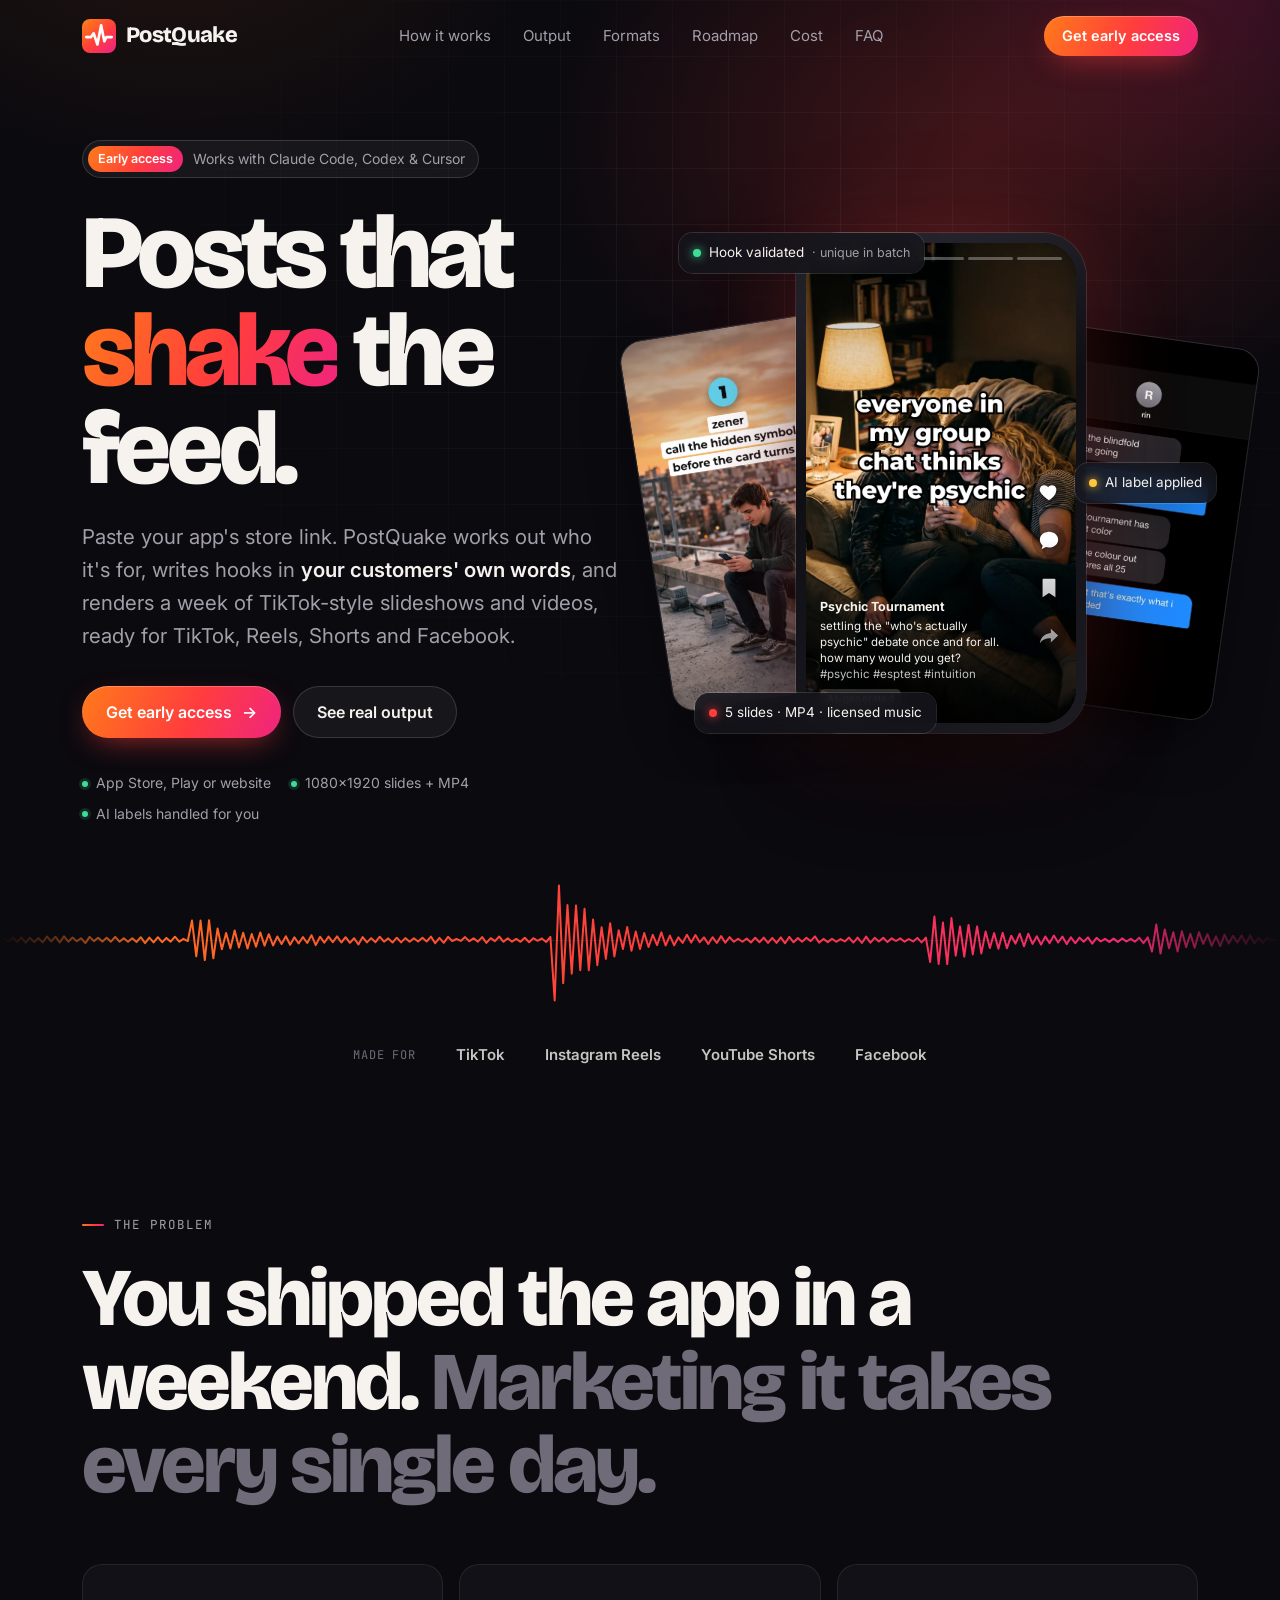
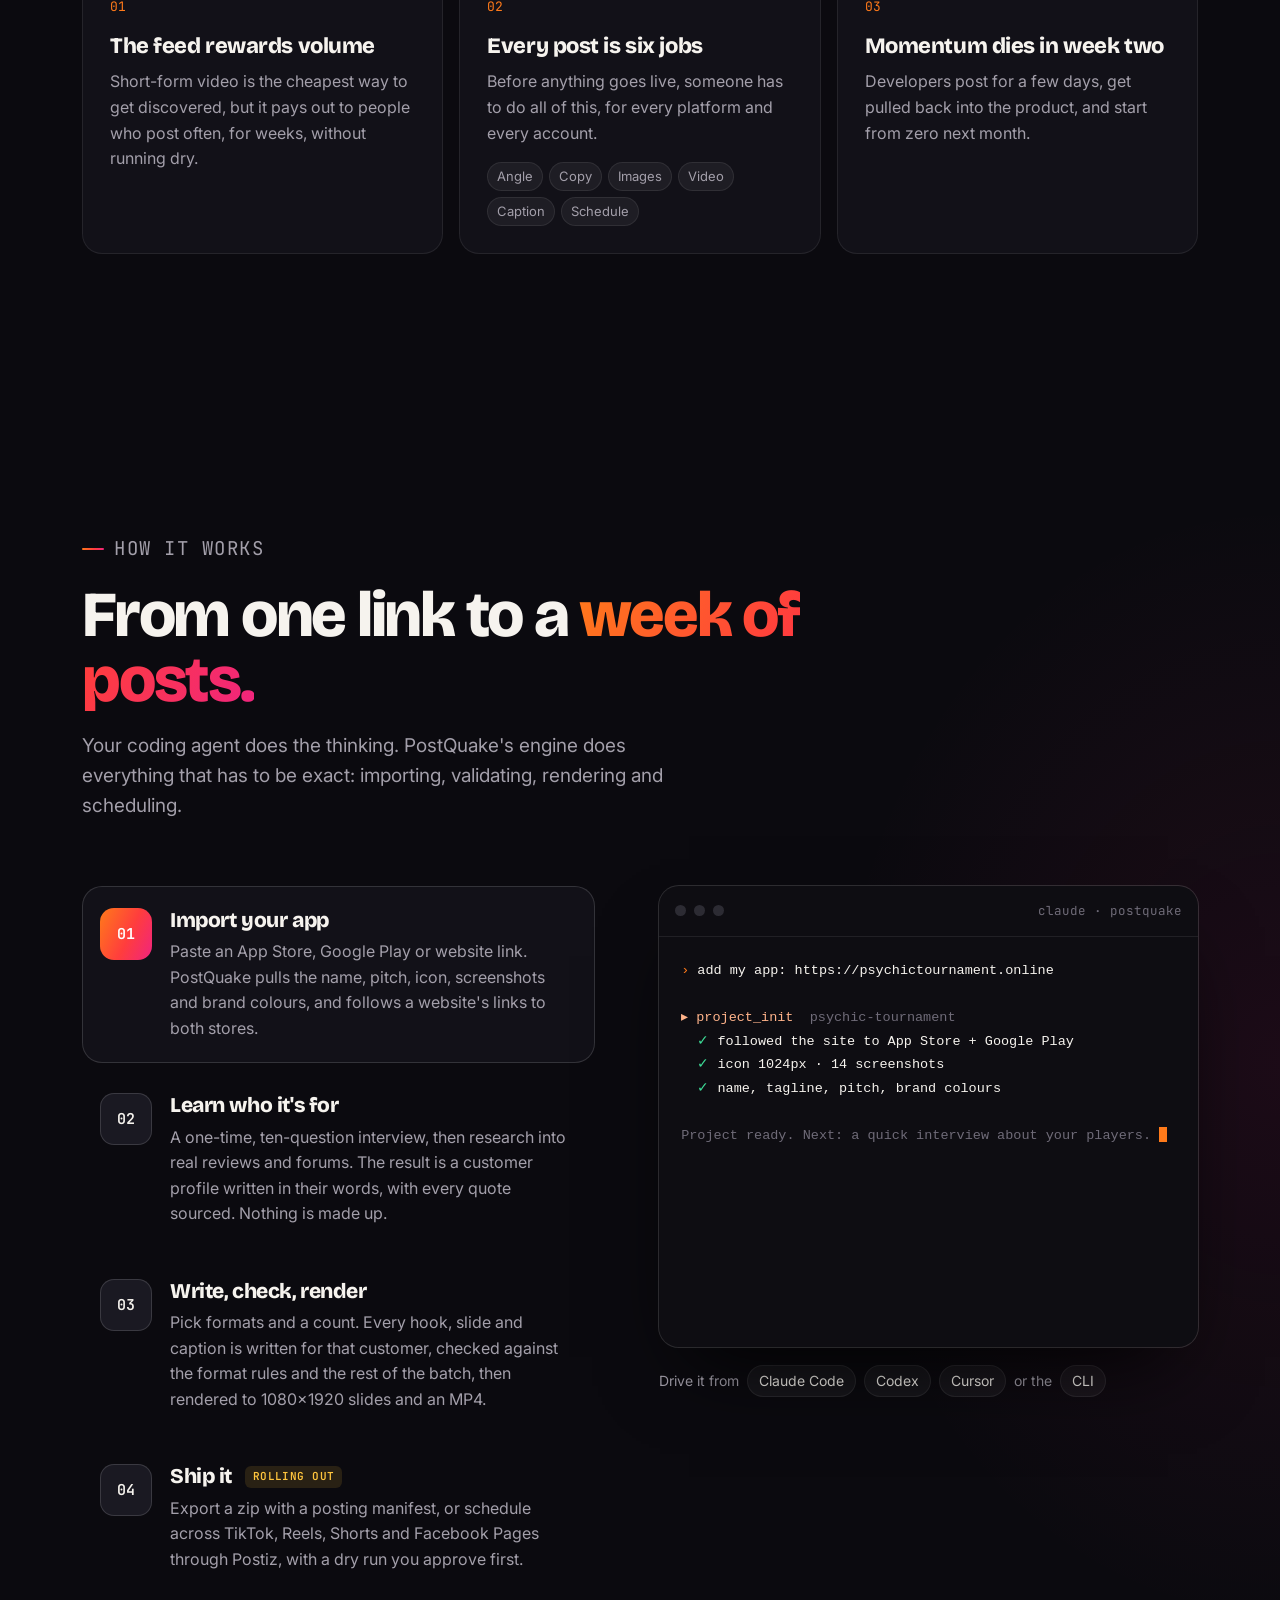
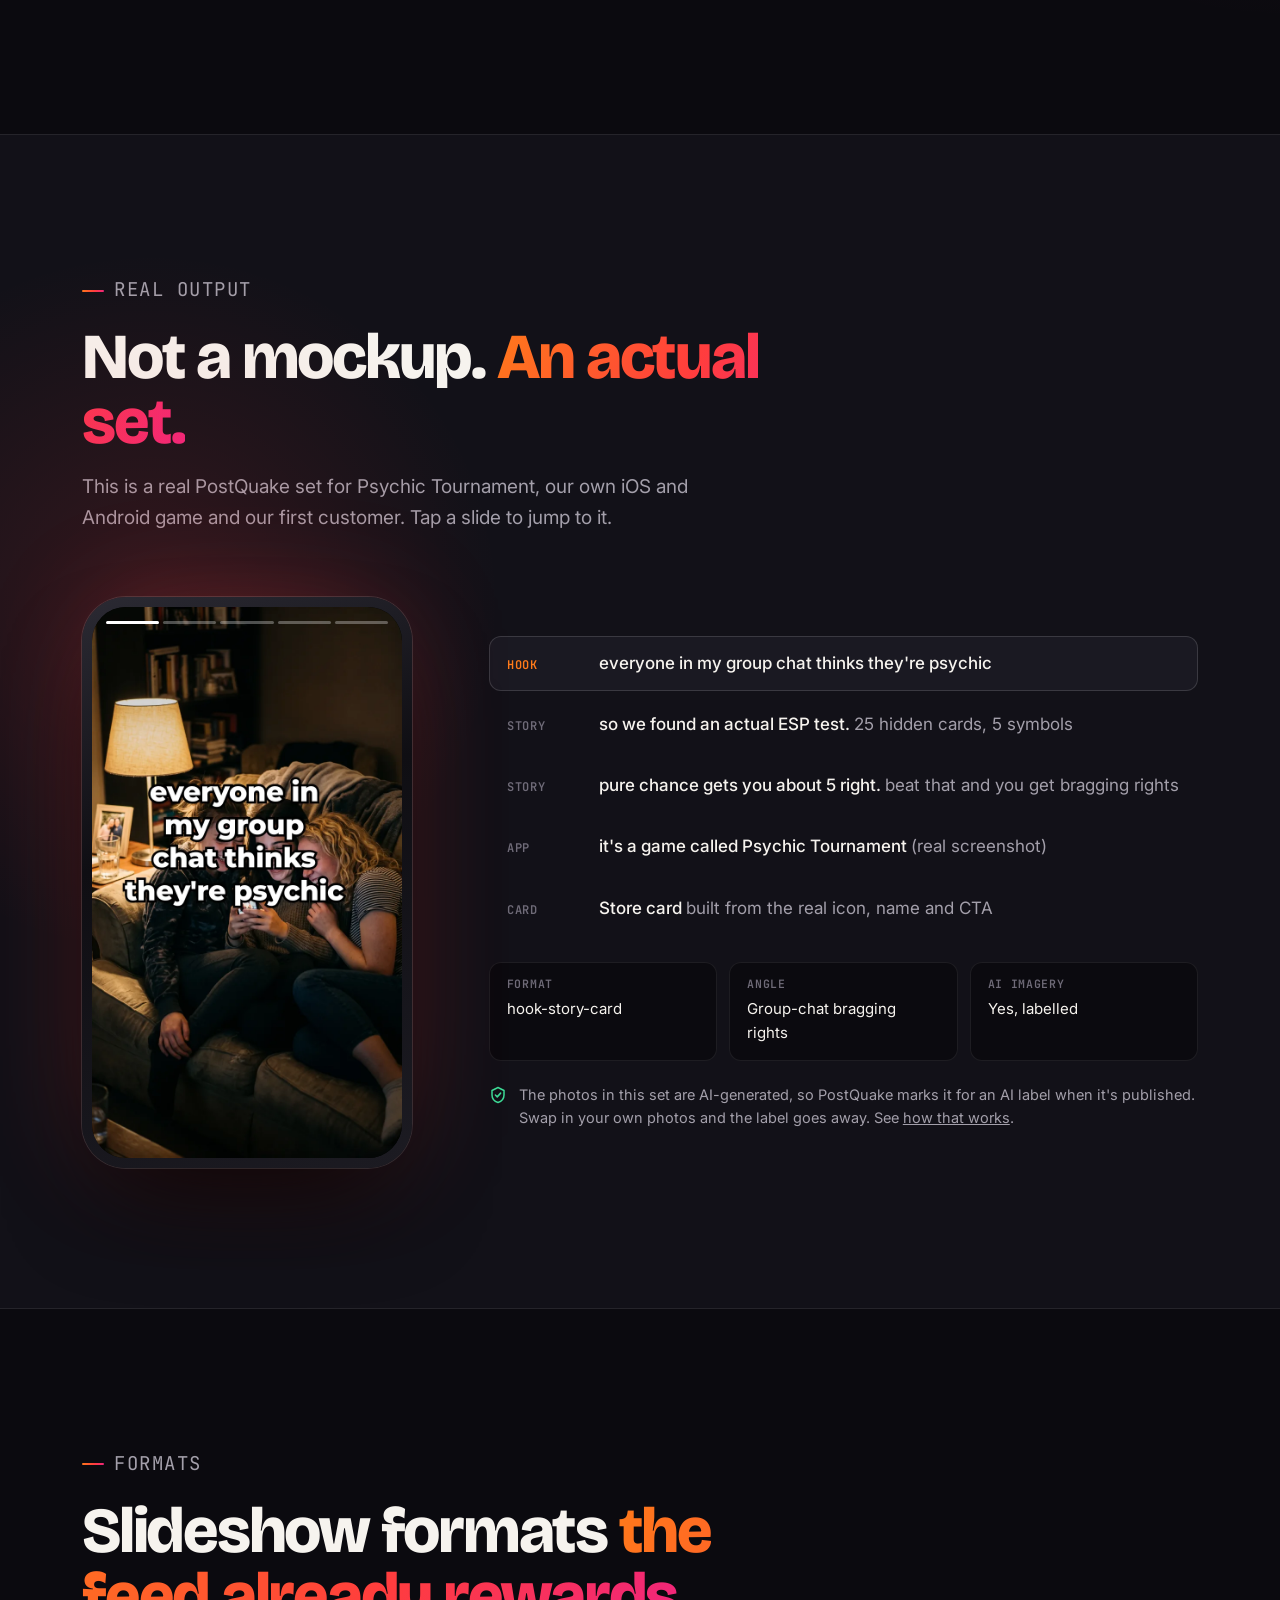
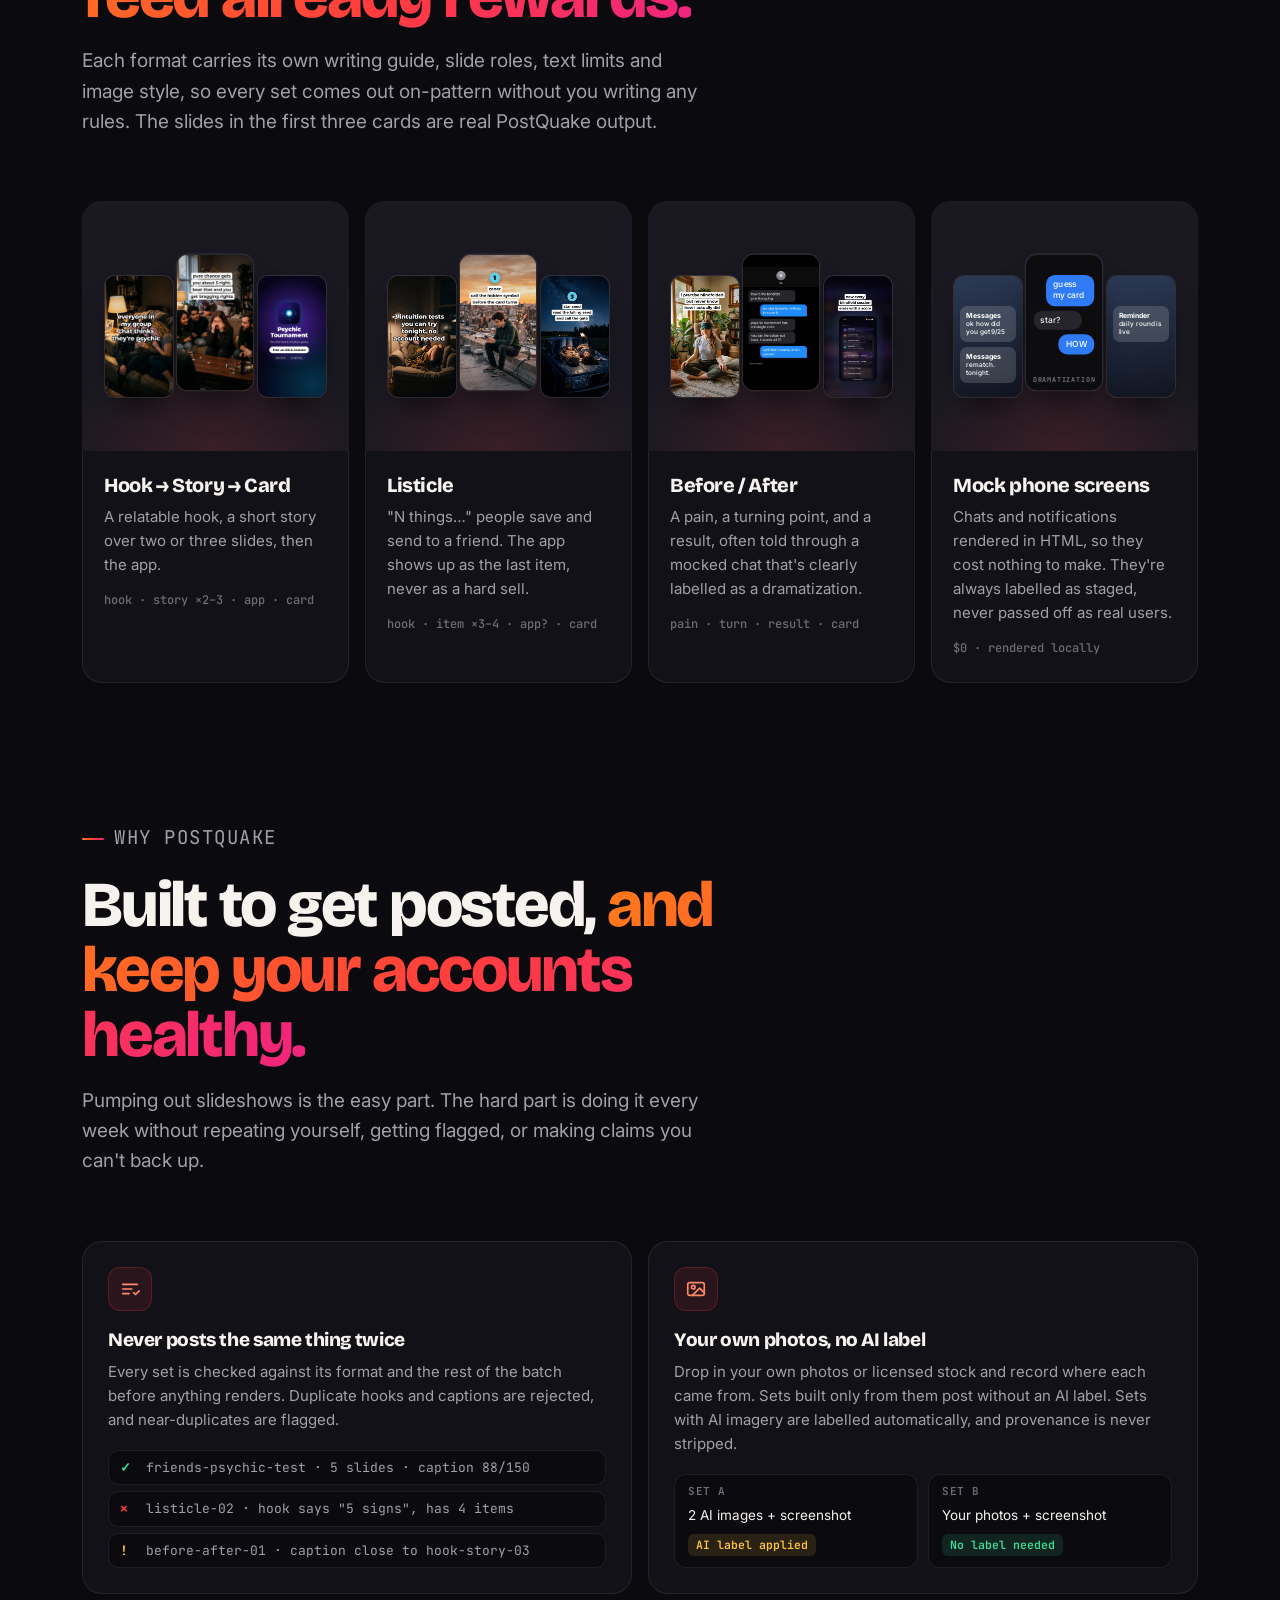
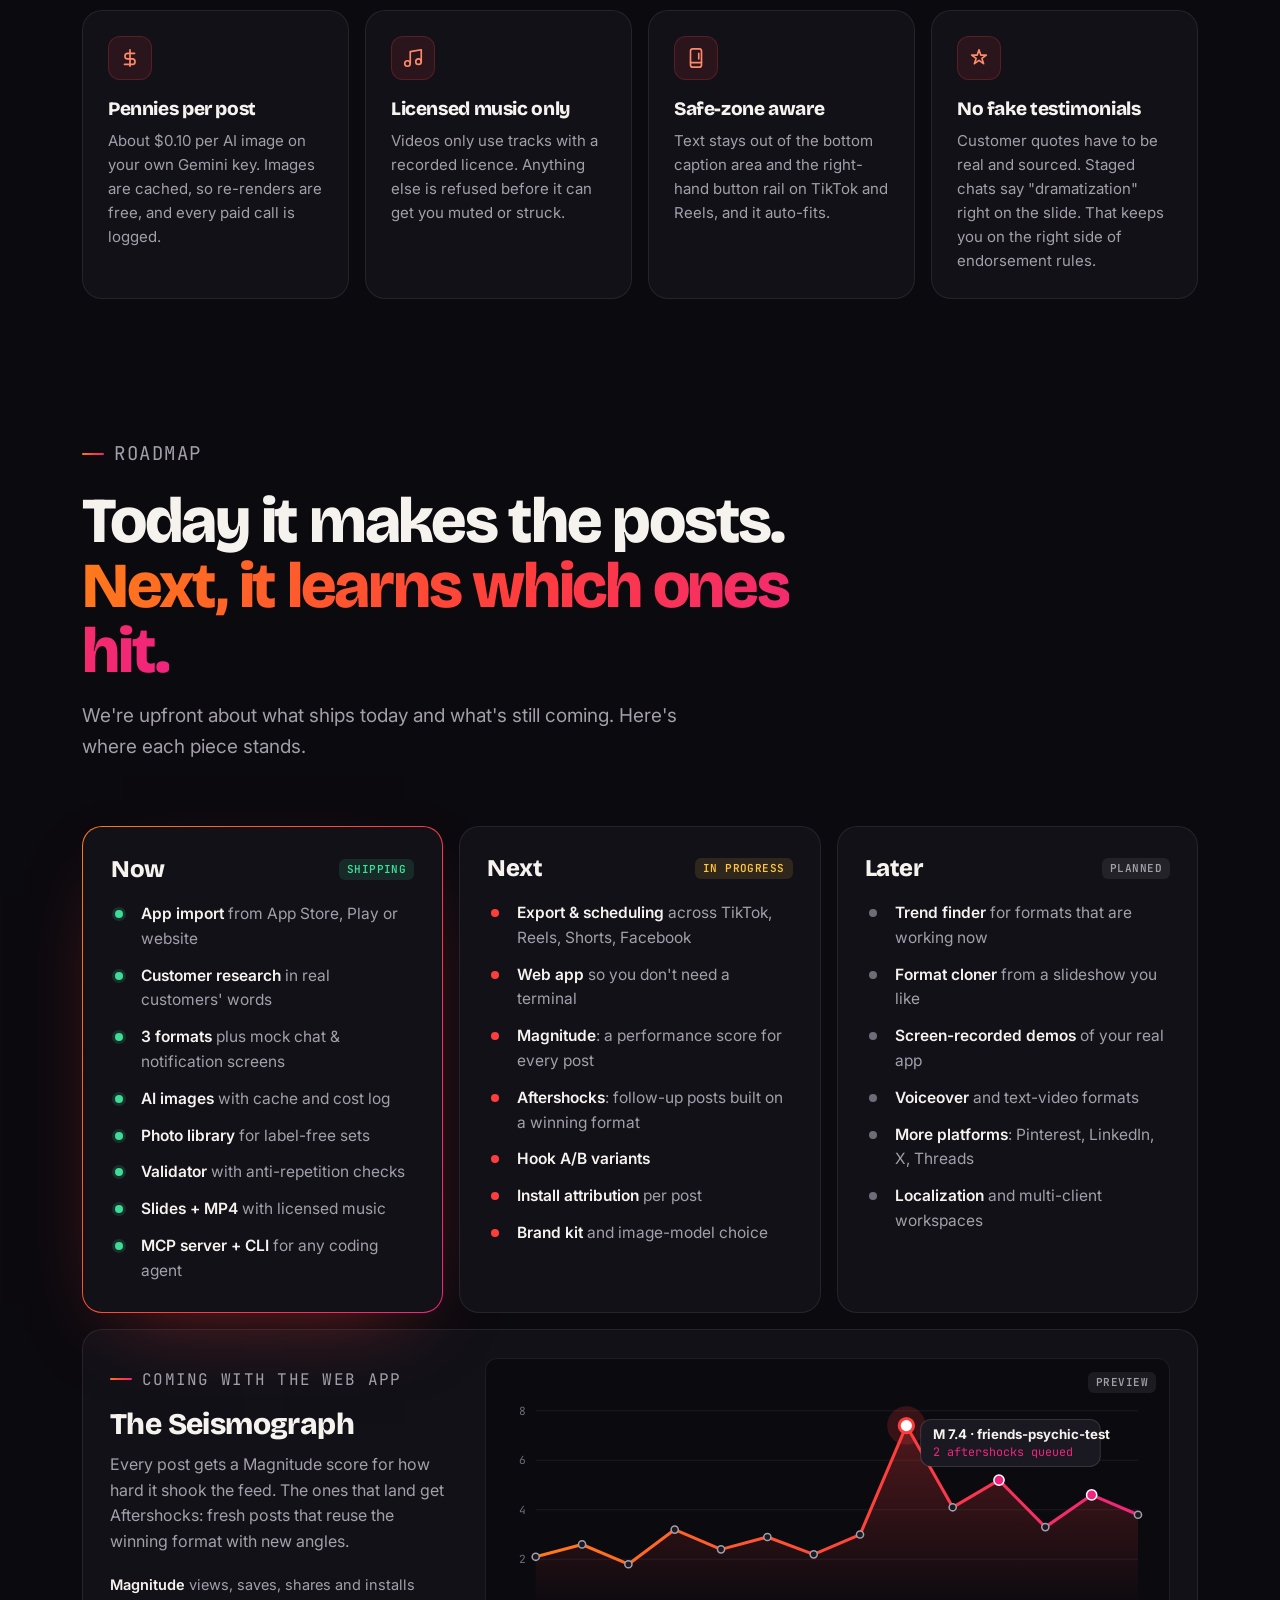
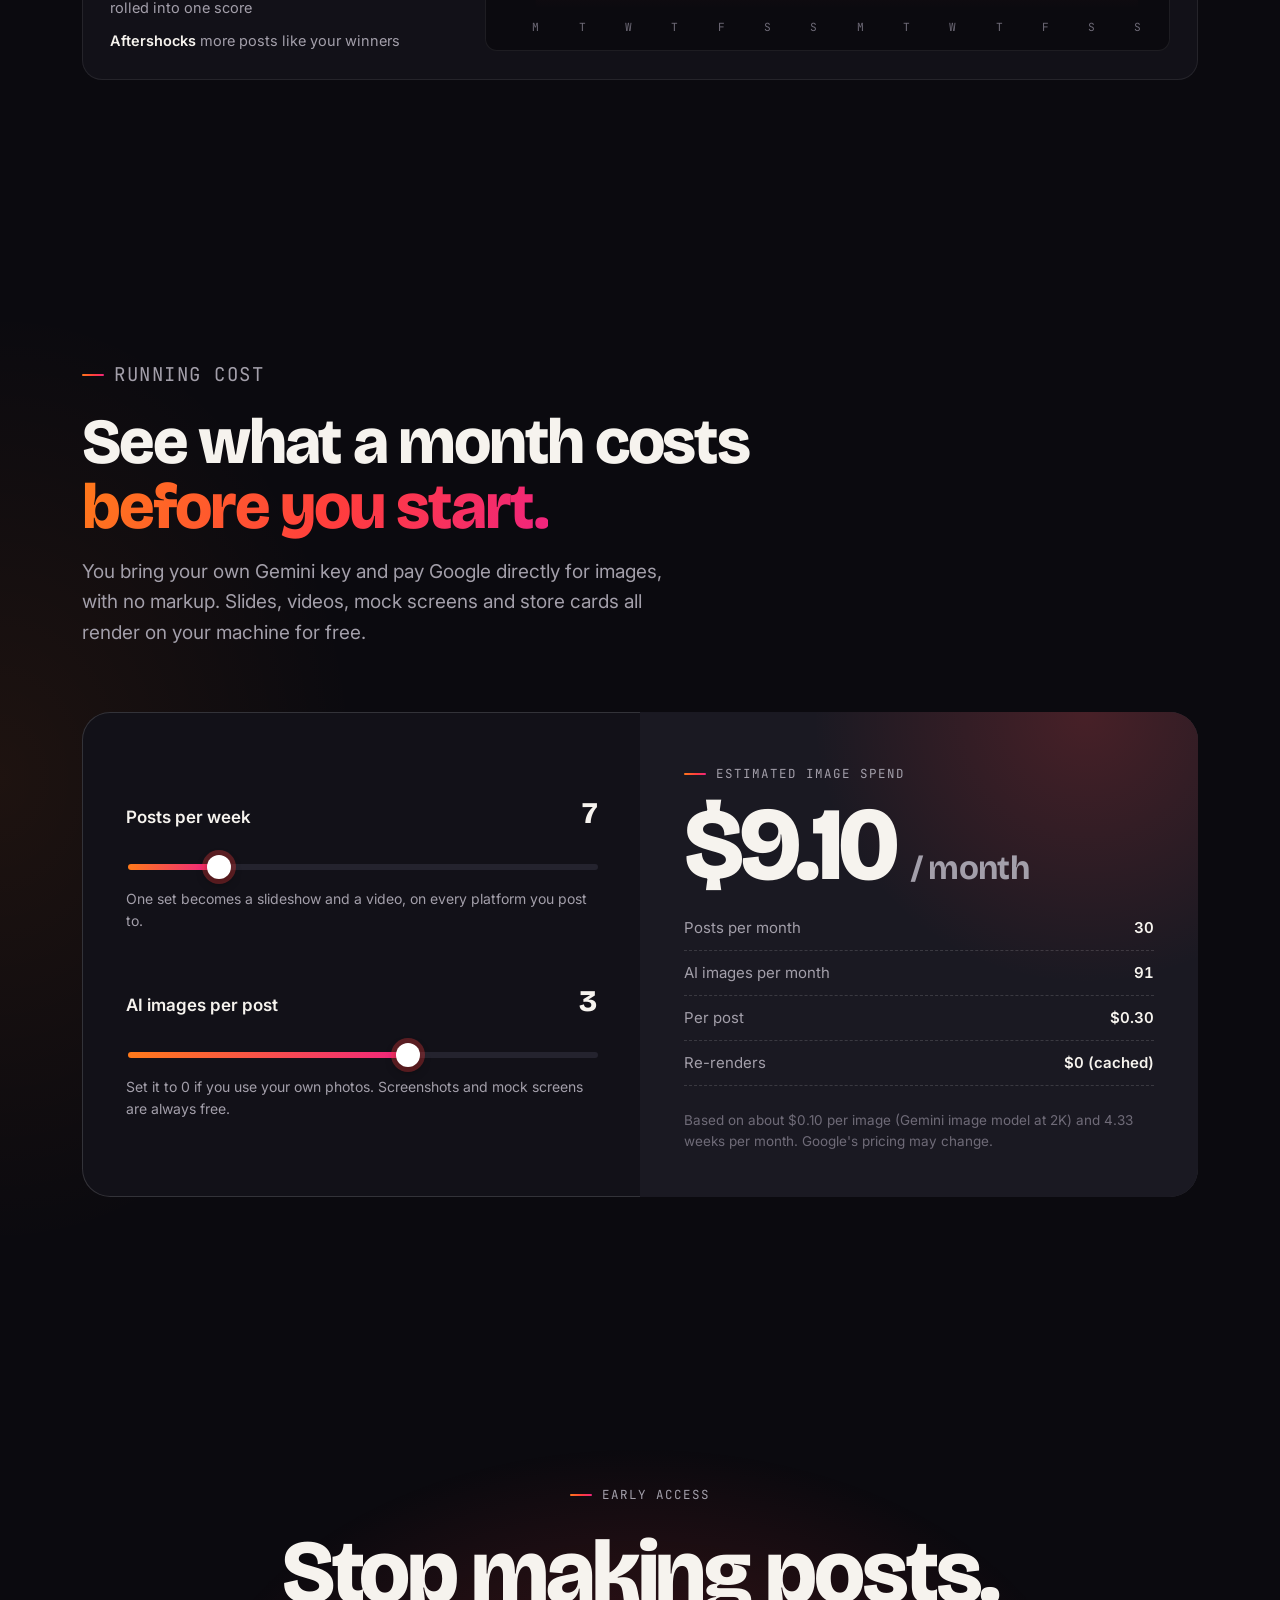
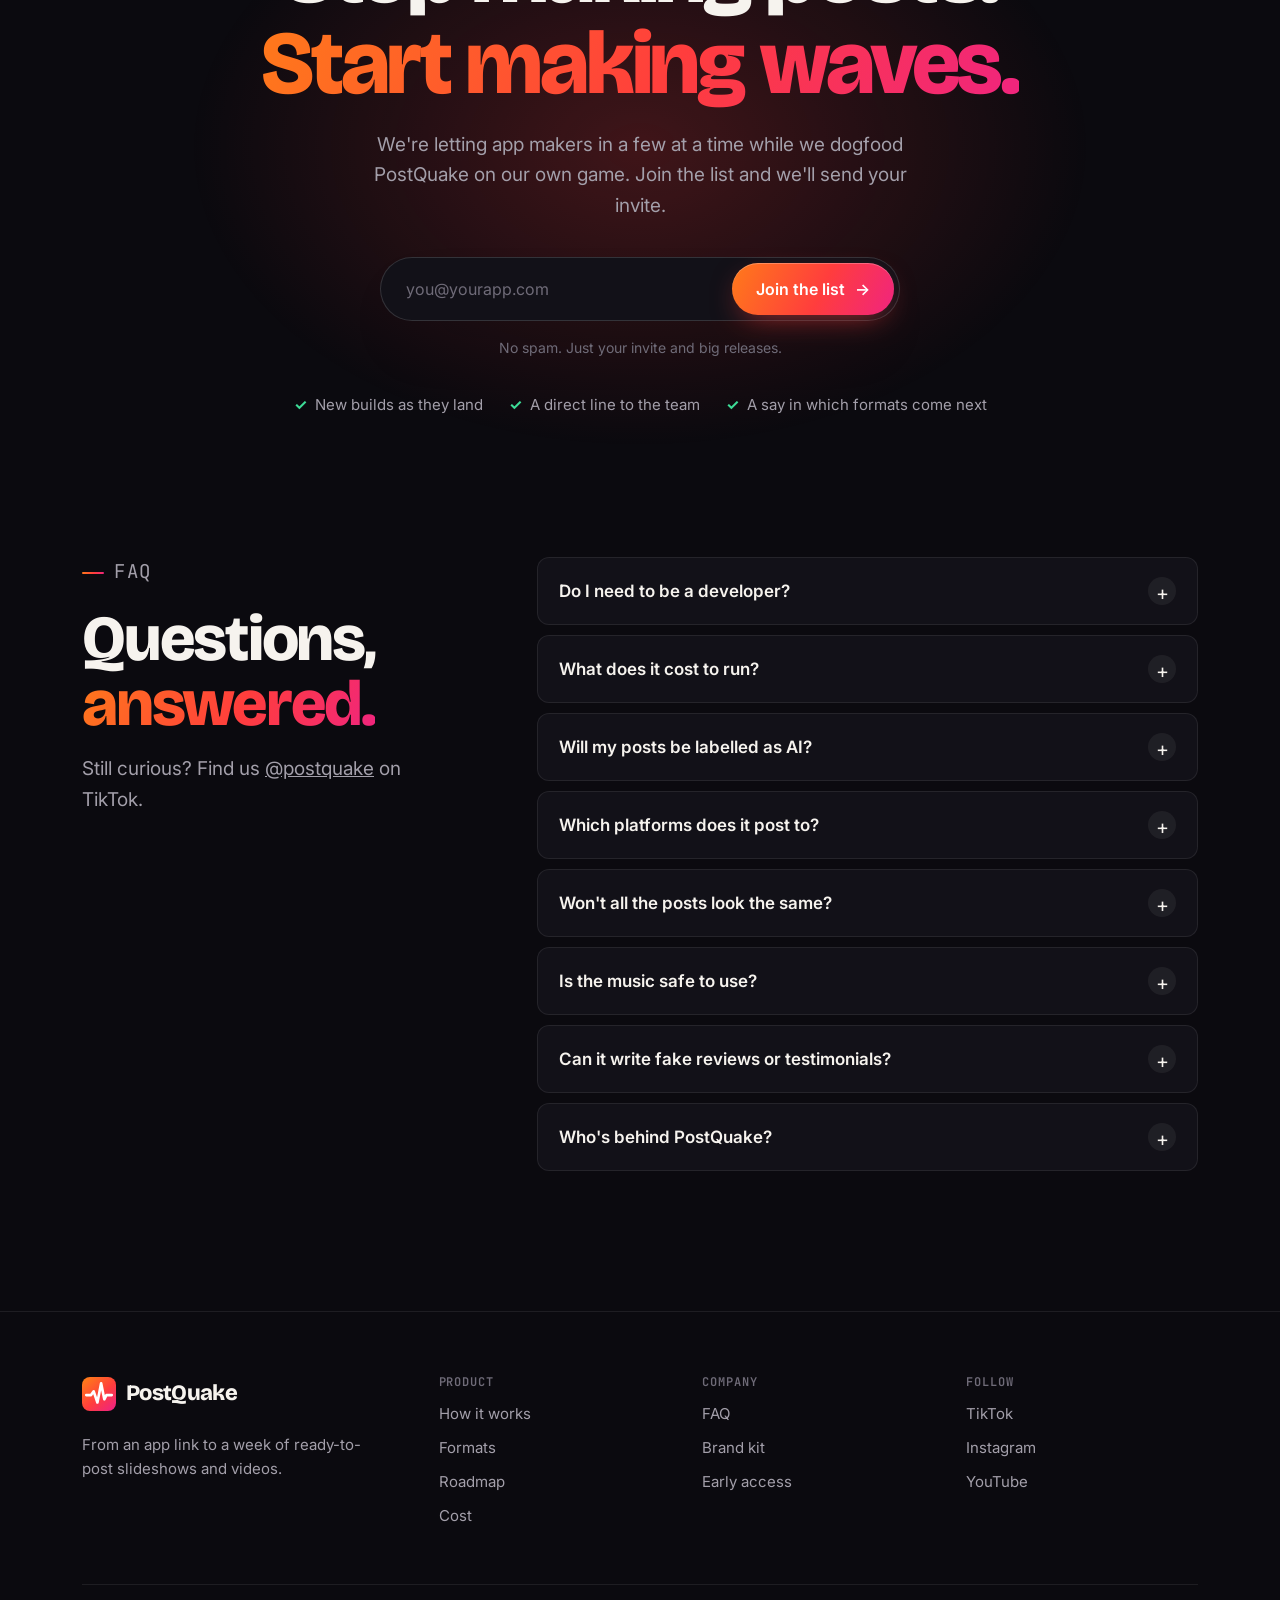
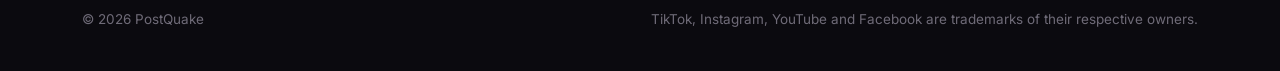
==== index.html @ df6659be "Add PostQuake marketing site and brand assets" ====
<!doctype html>
<html lang="en">
<head>
  <meta charset="utf-8" />
  <meta name="viewport" content="width=device-width, initial-scale=1" />
  <title>PostQuake: Posts that shake the feed</title>
  <meta name="description" content="Paste your App Store, Google Play or website link. PostQuake researches your customers, writes the hooks, and renders a week of TikTok-style slideshows and videos for TikTok, Reels, Shorts and Facebook." />
  <meta name="theme-color" content="#0b0a0f" />
  <link rel="icon" href="favicon.svg" type="image/svg+xml" />
  <link rel="apple-touch-icon" href="assets/logo/postquake-app-icon-180.png" />

  <meta property="og:type" content="website" />
  <meta property="og:site_name" content="PostQuake" />
  <meta property="og:title" content="PostQuake: Posts that shake the feed" />
  <meta property="og:description" content="From an app link to a week of ready-to-post slideshows and videos." />
  <meta property="og:image" content="https://postquake.app/assets/og-image.png" />
  <meta name="twitter:card" content="summary_large_image" />

  <link rel="preconnect" href="https://fonts.googleapis.com" />
  <link rel="preconnect" href="https://fonts.gstatic.com" crossorigin />
  <link href="https://fonts.googleapis.com/css2?family=Bricolage+Grotesque:opsz,wght@12..96,600;12..96,800&family=Inter:wght@400;500;600&family=JetBrains+Mono:wght@500;600;700&display=swap" rel="stylesheet" />
  <link rel="stylesheet" href="styles.css" />
</head>
<body>

  <!-- SVG symbols reused across the page -->
  <svg width="0" height="0" style="position:absolute" aria-hidden="true">
    <defs>
      <linearGradient id="pq-grad" x1="6" y1="4" x2="58" y2="62" gradientUnits="userSpaceOnUse">
        <stop offset="0" stop-color="#FF7A1A" />
        <stop offset=".55" stop-color="#FF3D3D" />
        <stop offset="1" stop-color="#F0247F" />
      </linearGradient>
      <symbol id="pq-mark" viewBox="0 0 64 64">
        <rect width="64" height="64" rx="15" fill="url(#pq-grad)" />
        <path d="M8 34H17L22 27L29 48L36 12L42 42L46 34H56" fill="none" stroke="#fff" stroke-width="5" stroke-linecap="round" stroke-linejoin="round" />
      </symbol>
    </defs>
  </svg>

  <header class="nav" id="nav">
    <div class="wrap">
      <a class="brand" href="#top" aria-label="PostQuake home">
        <svg aria-hidden="true"><use href="#pq-mark" /></svg>
        PostQuake
      </a>
      <ul class="nav-links">
        <li><a href="#how">How it works</a></li>
        <li><a href="#output">Output</a></li>
        <li><a href="#formats">Formats</a></li>
        <li><a href="#roadmap">Roadmap</a></li>
        <li><a href="#cost">Cost</a></li>
        <li><a href="#faq">FAQ</a></li>
      </ul>
      <a class="btn btn-hot btn-sm" href="#access">Get early access</a>
    </div>
  </header>

  <main id="top">

    <!-- ================= HERO ================= -->
    <section class="hero">
      <div class="hero-grid-bg" aria-hidden="true"></div>
      <div class="wrap">
        <div>
          <a class="pill" href="#how"><b>Early access</b> Works with Claude Code, Codex &amp; Cursor</a>
          <h1>Posts that <span class="shake hot">shake</span> the feed.</h1>
          <p class="lede">
            Paste your app's store link. PostQuake works out who it's for, writes hooks in
            <strong>your customers' own words</strong>, and renders a week of TikTok-style
            slideshows and videos, ready for TikTok, Reels, Shorts and Facebook.
          </p>
          <div class="hero-cta">
            <a class="btn btn-hot" href="#access">Get early access <span class="arrow">→</span></a>
            <a class="btn btn-ghost" href="#output">See real output</a>
          </div>
          <ul class="hero-facts">
            <li>App Store, Play or website</li>
            <li>1080×1920 slides + MP4</li>
            <li>AI labels handled for you</li>
          </ul>
        </div>

        <div class="stage" aria-label="Example slideshow made by PostQuake">
          <div class="card-tilt card-left" aria-hidden="true">
            <img src="assets/showcase/li-02.webp" alt="" loading="eager" />
          </div>
          <div class="card-tilt card-right" aria-hidden="true">
            <img src="assets/showcase/ba-02.webp" alt="" loading="eager" />
          </div>

          <div class="phone" data-player="hero">
            <div class="screen">
              <div class="progress" aria-hidden="true"></div>
              <div class="slides">
                <img src="assets/showcase/pt-01.webp" alt="Slide 1: everyone in my group chat thinks they're psychic" />
                <img src="assets/showcase/pt-02.webp" alt="Slide 2: so we found an actual ESP test. 25 hidden cards, 5 symbols" />
                <img src="assets/showcase/pt-03.webp" alt="Slide 3: pure chance gets you about 5 right. beat that and you get bragging rights" />
                <img src="assets/showcase/pt-04.webp" alt="Slide 4: it's a game called Psychic Tournament, over an app screenshot" />
                <img src="assets/showcase/pt-05.webp" alt="Slide 5: Psychic Tournament store card, free on iOS and Android" />
              </div>
              <div class="rail" aria-hidden="true">
                <span><svg viewBox="0 0 24 24"><path d="M12 21s-7.5-4.6-9.6-9.2C.8 8.4 3 4.5 6.8 4.5c2.1 0 3.6 1.1 4.2 2.4.6-1.3 2.1-2.4 4.2-2.4 3.8 0 6 3.9 4.4 7.3C19.5 16.4 12 21 12 21z"/></svg></span>
                <span><svg viewBox="0 0 24 24"><path d="M12 3C6.5 3 2 6.9 2 11.7c0 2.4 1.1 4.6 3 6.2L4 22l4.6-2.3c1.1.3 2.2.5 3.4.5 5.5 0 10-3.9 10-8.6S17.5 3 12 3z"/></svg></span>
                <span><svg viewBox="0 0 24 24"><path d="M6 2h12a1 1 0 0 1 1 1v19l-7-4.5L5 22V3a1 1 0 0 1 1-1z"/></svg></span>
                <span><svg viewBox="0 0 24 24"><path d="M14 4l8 7.5-8 7.5v-4.6C8 14.4 4.4 16.2 2 20c.8-6 4.3-10.4 12-11.4V4z"/></svg></span>
              </div>
              <div class="feed-ui" aria-hidden="true">
                <b>Psychic Tournament</b>
                settling the "who's actually psychic" debate once and for all. how many would you get?
                <div class="tags">#psychic #esptest #intuition</div>
                <span class="ai">AI-generated</span>
              </div>
            </div>
          </div>

          <div class="chip chip-1"><span class="dot"></span> Hook validated <small>· unique in batch</small></div>
          <div class="chip chip-2"><span class="dot warn"></span> AI label applied</div>
          <div class="chip chip-3"><span class="dot hot"></span> 5 slides · MP4 · licensed music</div>
        </div>
      </div>

      <div class="seismo" aria-hidden="true">
        <div class="base"></div>
        <svg id="seismo" viewBox="0 0 2400 150" preserveAspectRatio="none"></svg>
      </div>
    </section>

    <!-- ================= PLATFORMS ================= -->
    <div class="platforms">
      <div class="wrap">
        <span class="label">Made for</span>
        <span class="p">TikTok</span>
        <span class="p">Instagram Reels</span>
        <span class="p">YouTube Shorts</span>
        <span class="p">Facebook</span>
      </div>
    </div>

    <!-- ================= PROBLEM ================= -->
    <section class="problem">
      <div class="wrap">
        <p class="eyebrow reveal">The problem</p>
        <h2 class="reveal" style="margin-top:22px">You shipped the app in a weekend. <span>Marketing it takes every single day.</span></h2>

        <div class="pain-grid">
          <article class="pain reveal">
            <span class="n">01</span>
            <h3>The feed rewards volume</h3>
            <p>Short-form video is the cheapest way to get discovered, but it pays out to people who post often, for weeks, without running dry.</p>
          </article>
          <article class="pain reveal">
            <span class="n">02</span>
            <h3>Every post is six jobs</h3>
            <p>Before anything goes live, someone has to do all of this, for every platform and every account.</p>
            <div class="jobs"><span>Angle</span><span>Copy</span><span>Images</span><span>Video</span><span>Caption</span><span>Schedule</span></div>
          </article>
          <article class="pain reveal">
            <span class="n">03</span>
            <h3>Momentum dies in week two</h3>
            <p>Developers post for a few days, get pulled back into the product, and start from zero next month.</p>
          </article>
        </div>
      </div>
    </section>

    <!-- ================= HOW ================= -->
    <section class="how" id="how">
      <div class="wrap">
        <div class="section-head reveal">
          <p class="eyebrow">How it works</p>
          <h2>From one link to a <span class="hot">week of posts.</span></h2>
          <p>Your coding agent does the thinking. PostQuake's engine does everything that has to be exact: importing, validating, rendering and scheduling.</p>
        </div>

        <div class="how-grid">
          <ol class="steps" id="steps">
            <li class="step active" data-step="0">
              <span class="num">01</span>
              <div>
                <h3>Import your app</h3>
                <p>Paste an App Store, Google Play or website link. PostQuake pulls the name, pitch, icon, screenshots and brand colours, and follows a website's links to both stores.</p>
              </div>
            </li>
            <li class="step" data-step="1">
              <span class="num">02</span>
              <div>
                <h3>Learn who it's for</h3>
                <p>A one-time, ten-question interview, then research into real reviews and forums. The result is a customer profile written in their words, with every quote sourced. Nothing is made up.</p>
              </div>
            </li>
            <li class="step" data-step="2">
              <span class="num">03</span>
              <div>
                <h3>Write, check, render</h3>
                <p>Pick formats and a count. Every hook, slide and caption is written for that customer, checked against the format rules and the rest of the batch, then rendered to 1080×1920 slides and an MP4.</p>
              </div>
            </li>
            <li class="step" data-step="3">
              <span class="num">04</span>
              <div>
                <h3>Ship it <span class="tag">Rolling out</span></h3>
                <p>Export a zip with a posting manifest, or schedule across TikTok, Reels, Shorts and Facebook Pages through Postiz, with a dry run you approve first.</p>
              </div>
            </li>
          </ol>

          <div>
            <div class="terminal" aria-label="Example agent session">
              <div class="bar"><i></i><i></i><i></i><span>claude · postquake</span></div>
              <pre id="term"></pre>
            </div>
            <div class="agents">Drive it from <span>Claude Code</span><span>Codex</span><span>Cursor</span> or the <span>CLI</span></div>
          </div>
        </div>
      </div>
    </section>

    <!-- ================= OUTPUT ================= -->
    <section class="output" id="output">
      <div class="wrap">
        <div class="section-head reveal">
          <p class="eyebrow">Real output</p>
          <h2>Not a mockup. <span class="hot">An actual set.</span></h2>
          <p>This is a real PostQuake set for Psychic Tournament, our own iOS and Android game and our first customer. Tap a slide to jump to it.</p>
        </div>

        <div class="output-grid">
          <div class="phone reveal" data-player="output">
            <div class="screen">
              <div class="progress" aria-hidden="true"></div>
              <div class="slides">
                <img src="assets/showcase/pt-01.webp" alt="Hook slide: everyone in my group chat thinks they're psychic" loading="lazy" />
                <img src="assets/showcase/pt-02.webp" alt="Story slide: so we found an actual ESP test. 25 hidden cards, 5 symbols" loading="lazy" />
                <img src="assets/showcase/pt-03.webp" alt="Story slide: pure chance gets you about 5 right. beat that and you get bragging rights" loading="lazy" />
                <img src="assets/showcase/pt-04.webp" alt="App slide: it's a game called Psychic Tournament" loading="lazy" />
                <img src="assets/showcase/pt-05.webp" alt="Store card: Psychic Tournament, free on iOS and Android" loading="lazy" />
              </div>
            </div>
          </div>

          <div class="reveal">
            <ul class="breakdown" id="breakdown">
              <li><button type="button" data-go="0"><span class="role">Hook</span><span class="txt">everyone in my group chat thinks they're psychic</span></button></li>
              <li><button type="button" data-go="1"><span class="role">Story</span><span class="txt">so we found an actual ESP test. <em>25 hidden cards, 5 symbols</em></span></button></li>
              <li><button type="button" data-go="2"><span class="role">Story</span><span class="txt">pure chance gets you about 5 right. <em>beat that and you get bragging rights</em></span></button></li>
              <li><button type="button" data-go="3"><span class="role">App</span><span class="txt">it's a game called Psychic Tournament <em>(real screenshot)</em></span></button></li>
              <li><button type="button" data-go="4"><span class="role">Card</span><span class="txt">Store card <em>built from the real icon, name and CTA</em></span></button></li>
            </ul>

            <dl class="meta-row">
              <div class="meta"><dt>Format</dt><dd>hook-story-card</dd></div>
              <div class="meta"><dt>Angle</dt><dd>Group-chat bragging rights</dd></div>
              <div class="meta"><dt>AI imagery</dt><dd>Yes, labelled</dd></div>
            </dl>

            <p class="honest">
              <svg viewBox="0 0 24 24" fill="none" stroke-width="2" stroke-linecap="round" stroke-linejoin="round"><path d="M12 2l8 4v6c0 5-3.5 8.5-8 10-4.5-1.5-8-5-8-10V6l8-4z"/><path d="M8.5 12l2.5 2.5 4.5-5"/></svg>
              <span>The photos in this set are AI-generated, so PostQuake marks it for an AI label when it's published. Swap in your own photos and the label goes away. See <a href="#why">how that works</a>.</span>
            </p>
          </div>
        </div>
      </div>
    </section>

    <!-- ================= FORMATS ================= -->
    <section id="formats">
      <div class="wrap">
        <div class="section-head reveal">
          <p class="eyebrow">Formats</p>
          <h2>Slideshow formats <span class="hot">the feed already rewards.</span></h2>
          <p>Each format carries its own writing guide, slide roles, text limits and image style, so every set comes out on-pattern without you writing any rules. The slides in the first three cards are real PostQuake output.</p>
        </div>

        <div class="formats-grid">
          <article class="format reveal">
            <div class="preview" aria-hidden="true">
              <div class="mini photo" style="background-image:url(assets/showcase/pt-01.webp)"></div>
              <div class="mini photo" style="background-image:url(assets/showcase/pt-03.webp)"></div>
              <div class="mini photo" style="background-image:url(assets/showcase/pt-05.webp)"></div>
            </div>
            <div class="body">
              <h3>Hook → Story → Card</h3>
              <p>A relatable hook, a short story over two or three slides, then the app.</p>
              <div class="seq">hook · story ×2–3 · app · card</div>
            </div>
          </article>

          <article class="format reveal">
            <div class="preview" aria-hidden="true">
              <div class="mini photo" style="background-image:url(assets/showcase/li-01.webp)"></div>
              <div class="mini photo" style="background-image:url(assets/showcase/li-02.webp)"></div>
              <div class="mini photo" style="background-image:url(assets/showcase/li-04.webp)"></div>
            </div>
            <div class="body">
              <h3>Listicle</h3>
              <p>"N things…" people save and send to a friend. The app shows up as the last item, never as a hard sell.</p>
              <div class="seq">hook · item ×3–4 · app? · card</div>
            </div>
          </article>

          <article class="format reveal">
            <div class="preview" aria-hidden="true">
              <div class="mini photo" style="background-image:url(assets/showcase/ba-01.webp)"></div>
              <div class="mini photo" style="background-image:url(assets/showcase/ba-02.webp)"></div>
              <div class="mini photo" style="background-image:url(assets/showcase/ba-03.webp)"></div>
            </div>
            <div class="body">
              <h3>Before / After</h3>
              <p>A pain, a turning point, and a result, often told through a mocked chat that's clearly labelled as a dramatization.</p>
              <div class="seq">pain · turn · result · card</div>
            </div>
          </article>

          <article class="format reveal">
            <div class="preview" aria-hidden="true">
              <div class="mini notif">
                <div class="n"><b>Messages</b>ok how did you get 9/25</div>
                <div class="n"><b>Messages</b>rematch. tonight.</div>
              </div>
              <div class="mini chat">
                <span class="b me">guess my card</span>
                <span class="b">star?</span>
                <span class="b me">HOW</span>
                <span class="drama">dramatization</span>
              </div>
              <div class="mini notif">
                <div class="n"><b>Reminder</b>daily round is live</div>
              </div>
            </div>
            <div class="body">
              <h3>Mock phone screens</h3>
              <p>Chats and notifications rendered in HTML, so they cost nothing to make. They're always labelled as staged, never passed off as real users.</p>
              <div class="seq">$0 · rendered locally</div>
            </div>
          </article>
        </div>
      </div>
    </section>

    <!-- ================= WHY ================= -->
    <section id="why" style="padding-top:0">
      <div class="wrap">
        <div class="section-head reveal">
          <p class="eyebrow">Why PostQuake</p>
          <h2>Built to get posted, <span class="hot">and keep your accounts healthy.</span></h2>
          <p>Pumping out slideshows is the easy part. The hard part is doing it every week without repeating yourself, getting flagged, or making claims you can't back up.</p>
        </div>

        <div class="feat-grid">
          <article class="feat wide reveal">
            <div class="ico"><svg viewBox="0 0 24 24"><path d="M4 7h16M4 12h10M4 17h7"/><path d="M16 16l2 2 4-4"/></svg></div>
            <h3>Never posts the same thing twice</h3>
            <p>Every set is checked against its format and the rest of the batch before anything renders. Duplicate hooks and captions are rejected, and near-duplicates are flagged.</p>
            <div class="validator" aria-hidden="true">
              <div><span class="k ok">✓</span><span>friends-psychic-test · 5 slides · caption 88/150</span></div>
              <div><span class="k no">✕</span><span>listicle-02 · hook says "5 signs", has 4 items</span></div>
              <div><span class="k w">!</span><span>before-after-01 · caption close to hook-story-03</span></div>
            </div>
          </article>

          <article class="feat wide reveal">
            <div class="ico"><svg viewBox="0 0 24 24"><rect x="3" y="5" width="18" height="14" rx="2"/><circle cx="9" cy="10" r="2"/><path d="M21 16l-5-5-8 8"/></svg></div>
            <h3>Your own photos, no AI label</h3>
            <p>Drop in your own photos or licensed stock and record where each came from. Sets built only from them post without an AI label. Sets with AI imagery are labelled automatically, and provenance is never stripped.</p>
            <div class="label-demo" aria-hidden="true">
              <div><b>Set A</b>2 AI images + screenshot<br><span class="res ai">AI label applied</span></div>
              <div><b>Set B</b>Your photos + screenshot<br><span class="res clean">No label needed</span></div>
            </div>
          </article>

          <article class="feat reveal">
            <div class="ico"><svg viewBox="0 0 24 24"><path d="M12 3v18M17 7H9.5a3 3 0 0 0 0 6h5a3 3 0 0 1 0 6H6"/></svg></div>
            <h3>Pennies per post</h3>
            <p>About $0.10 per AI image on your own Gemini key. Images are cached, so re-renders are free, and every paid call is logged.</p>
          </article>

          <article class="feat reveal">
            <div class="ico"><svg viewBox="0 0 24 24"><path d="M9 18V5l12-2v13"/><circle cx="6" cy="18" r="3"/><circle cx="18" cy="16" r="3"/></svg></div>
            <h3>Licensed music only</h3>
            <p>Videos only use tracks with a recorded licence. Anything else is refused before it can get you muted or struck.</p>
          </article>

          <article class="feat reveal">
            <div class="ico"><svg viewBox="0 0 24 24"><rect x="6" y="2" width="12" height="20" rx="2.5"/><path d="M6 17h12M15 7v6"/></svg></div>
            <h3>Safe-zone aware</h3>
            <p>Text stays out of the bottom caption area and the right-hand button rail on TikTok and Reels, and it auto-fits.</p>
          </article>

          <article class="feat reveal">
            <div class="ico"><svg viewBox="0 0 24 24"><path d="M12 3l1.9 5.8H20l-4.9 3.6 1.9 5.8L12 14.6l-5 3.6 1.9-5.8L4 8.8h6.1z"/></svg></div>
            <h3>No fake testimonials</h3>
            <p>Customer quotes have to be real and sourced. Staged chats say "dramatization" right on the slide. That keeps you on the right side of endorsement rules.</p>
          </article>
        </div>
      </div>
    </section>

    <!-- ================= ROADMAP ================= -->
    <section id="roadmap" style="padding-top:0">
      <div class="wrap">
        <div class="section-head reveal">
          <p class="eyebrow">Roadmap</p>
          <h2>Today it makes the posts. <span class="hot">Next, it learns which ones hit.</span></h2>
          <p>We're upfront about what ships today and what's still coming. Here's where each piece stands.</p>
        </div>

        <div class="road-grid">
          <div class="col now reveal">
            <header><h3>Now</h3><span class="tag ok">Shipping</span></header>
            <ul>
              <li><span><b>App import</b> from App Store, Play or website</span></li>
              <li><span><b>Customer research</b> in real customers' words</span></li>
              <li><span><b>3 formats</b> plus mock chat &amp; notification screens</span></li>
              <li><span><b>AI images</b> with cache and cost log</span></li>
              <li><span><b>Photo library</b> for label-free sets</span></li>
              <li><span><b>Validator</b> with anti-repetition checks</span></li>
              <li><span><b>Slides + MP4</b> with licensed music</span></li>
              <li><span><b>MCP server + CLI</b> for any coding agent</span></li>
            </ul>
          </div>
          <div class="col next reveal">
            <header><h3>Next</h3><span class="tag">In progress</span></header>
            <ul>
              <li><span><b>Export &amp; scheduling</b> across TikTok, Reels, Shorts, Facebook</span></li>
              <li><span><b>Web app</b> so you don't need a terminal</span></li>
              <li><span><b>Magnitude</b>: a performance score for every post</span></li>
              <li><span><b>Aftershocks</b>: follow-up posts built on a winning format</span></li>
              <li><span><b>Hook A/B variants</b></span></li>
              <li><span><b>Install attribution</b> per post</span></li>
              <li><span><b>Brand kit</b> and image-model choice</span></li>
            </ul>
          </div>
          <div class="col reveal">
            <header><h3>Later</h3><span class="tag soon">Planned</span></header>
            <ul>
              <li><span><b>Trend finder</b> for formats that are working now</span></li>
              <li><span><b>Format cloner</b> from a slideshow you like</span></li>
              <li><span><b>Screen-recorded demos</b> of your real app</span></li>
              <li><span><b>Voiceover</b> and text-video formats</span></li>
              <li><span><b>More platforms</b>: Pinterest, LinkedIn, X, Threads</span></li>
              <li><span><b>Localization</b> and multi-client workspaces</span></li>
            </ul>
          </div>
        </div>

        <div class="seis-card reveal">
          <div>
            <p class="eyebrow">Coming with the web app</p>
            <h3 style="font-size:30px;margin-top:14px">The Seismograph</h3>
            <p>Every post gets a Magnitude score for how hard it shook the feed. The ones that land get Aftershocks: fresh posts that reuse the winning format with new angles.</p>
            <dl>
              <div><dt>Magnitude</dt> <dd>views, saves, shares and installs rolled into one score</dd></div>
              <div><dt>Aftershocks</dt> <dd>more posts like your winners</dd></div>
            </dl>
          </div>
          <div class="seis-chart">
            <span class="tag soon preview-tag">Preview</span>
            <svg id="seis-chart" viewBox="0 0 640 260" role="img" aria-label="Preview of the Seismograph view: a line of post performance over two weeks with one large spike"></svg>
          </div>
        </div>
      </div>
    </section>

    <!-- ================= COST ================= -->
    <section class="cost" id="cost">
      <div class="wrap">
        <div class="section-head reveal">
          <p class="eyebrow">Running cost</p>
          <h2>See what a month costs <span class="hot">before you start.</span></h2>
          <p>You bring your own Gemini key and pay Google directly for images, with no markup. Slides, videos, mock screens and store cards all render on your machine for free.</p>
        </div>

        <div class="cost-card reveal">
          <div class="cost-inputs">
            <div class="range">
              <label for="ppw">Posts per week <output id="ppw-out">7</output></label>
              <input type="range" id="ppw" min="1" max="35" value="7" />
              <small>One set becomes a slideshow and a video, on every platform you post to.</small>
            </div>
            <div class="range">
              <label for="ipp">AI images per post <output id="ipp-out">3</output></label>
              <input type="range" id="ipp" min="0" max="5" value="3" />
              <small>Set it to 0 if you use your own photos. Screenshots and mock screens are always free.</small>
            </div>
          </div>
          <div class="cost-out" aria-live="polite">
            <div>
              <p class="eyebrow">Estimated image spend</p>
              <div class="big" style="margin-top:14px"><span id="cost-month">$9.10</span> <small>/ month</small></div>
            </div>
            <dl class="cost-lines">
              <div><dt>Posts per month</dt><dd id="c-posts">30</dd></div>
              <div><dt>AI images per month</dt><dd id="c-imgs">91</dd></div>
              <div><dt>Per post</dt><dd id="c-per">$0.30</dd></div>
              <div><dt>Re-renders</dt><dd>$0 (cached)</dd></div>
            </dl>
            <p class="fine">Based on about $0.10 per image (Gemini image model at 2K) and 4.33 weeks per month. Google's pricing may change.</p>
          </div>
        </div>
      </div>
    </section>

    <!-- ================= ACCESS ================= -->
    <section class="access" id="access">
      <div class="glow" aria-hidden="true"></div>
      <div class="wrap" style="position:relative">
        <p class="eyebrow">Early access</p>
        <h2>Stop making posts. <span class="hot">Start making waves.</span></h2>
        <p class="sub">We're letting app makers in a few at a time while we dogfood PostQuake on our own game. Join the list and we'll send your invite.</p>

        <form class="signup" id="signup" novalidate>
          <label class="sr-only" for="email">Email address</label>
          <input id="email" name="email" type="email" placeholder="you@yourapp.com" autocomplete="email" required />
          <button class="btn btn-hot" type="submit">Join the list <span class="arrow">→</span></button>
        </form>
        <p class="signup-note" id="signup-note" role="status">No spam. Just your invite and big releases.</p>

        <ul class="perks">
          <li>New builds as they land</li>
          <li>A direct line to the team</li>
          <li>A say in which formats come next</li>
        </ul>
      </div>
    </section>

    <!-- ================= FAQ ================= -->
    <section id="faq" style="padding-top:0">
      <div class="wrap faq-grid">
        <div class="section-head reveal" style="margin:0">
          <p class="eyebrow">FAQ</p>
          <h2>Questions, <span class="hot">answered.</span></h2>
          <p>Still curious? Find us <a href="https://www.tiktok.com/@postquake" rel="noopener">@postquake</a> on TikTok.</p>
        </div>

        <div class="faq-list reveal">
          <details>
            <summary>Do I need to be a developer?</summary>
            <p>Today PostQuake runs through a coding agent like Claude Code, Codex or Cursor. You talk to the agent in plain English and it drives PostQuake for you, but you'll need to be comfortable opening one. A web app that anyone can use is next on the roadmap.</p>
          </details>
          <details>
            <summary>What does it cost to run?</summary>
            <p>AI images cost about $0.10 each on your own Gemini key, paid straight to Google. Everything else (slides, videos, mock screens, store cards) renders locally for free, and cached images cost nothing to re-render. Use the <a href="#cost">calculator</a> for your numbers.</p>
          </details>
          <details>
            <summary>Will my posts be labelled as AI?</summary>
            <p>Only the sets that contain AI-generated imagery, and those are labelled automatically wherever the platform asks. Sets built from your own photos or licensed stock, screenshots and rendered screens carry no label. PostQuake never strips or hides AI provenance.</p>
          </details>
          <details>
            <summary>Which platforms does it post to?</summary>
            <p>TikTok (photo slideshow or video), Instagram Reels, Facebook Page video and YouTube Shorts. Scheduling goes through Postiz, and you can always export a zip with a posting manifest and post by hand.</p>
          </details>
          <details>
            <summary>Won't all the posts look the same?</summary>
            <p>Every set gets its own angle. Across a batch, PostQuake varies the hook style, first word, screenshot, setting and caption, and the validator rejects duplicate hooks or captions before anything renders.</p>
          </details>
          <details>
            <summary>Is the music safe to use?</summary>
            <p>PostQuake only uses tracks with a recorded licence and refuses anything else. Note that TikTok business accounts are limited to TikTok's Commercial Music Library.</p>
          </details>
          <details>
            <summary>Can it write fake reviews or testimonials?</summary>
            <p>No. Customer quotes have to be real and sourced. Mocked chats and notifications are dramatizations, labelled on the slide, and they're never presented as real users or results.</p>
          </details>
          <details>
            <summary>Who's behind PostQuake?</summary>
            <p>An indie app team that built PostQuake to market our own game, Psychic Tournament, and kept going. Every feature gets tested on our own accounts before it reaches yours.</p>
          </details>
        </div>
      </div>
    </section>
  </main>

  <footer>
    <div class="wrap">
      <div class="foot">
        <div>
          <a class="brand" href="#top" aria-label="PostQuake home">
            <svg aria-hidden="true"><use href="#pq-mark" /></svg>
            PostQuake
          </a>
          <p>From an app link to a week of ready-to-post slideshows and videos.</p>
        </div>
        <div>
          <h4>Product</h4>
          <ul>
            <li><a href="#how">How it works</a></li>
            <li><a href="#formats">Formats</a></li>
            <li><a href="#roadmap">Roadmap</a></li>
            <li><a href="#cost">Cost</a></li>
          </ul>
        </div>
        <div>
          <h4>Company</h4>
          <ul>
            <li><a href="#faq">FAQ</a></li>
            <li><a href="brand.html">Brand kit</a></li>
            <li><a href="#access">Early access</a></li>
          </ul>
        </div>
        <div>
          <h4>Follow</h4>
          <ul>
            <li><a href="https://www.tiktok.com/@postquake" rel="noopener">TikTok</a></li>
            <li><a href="https://www.instagram.com/postquakeapp" rel="noopener">Instagram</a></li>
            <li><a href="https://www.youtube.com/@postquake" rel="noopener">YouTube</a></li>
          </ul>
        </div>
      </div>
      <div class="legal">
        <span>© 2026 PostQuake</span>
        <span>TikTok, Instagram, YouTube and Facebook are trademarks of their respective owners.</span>
      </div>
    </div>
  </footer>

  <script src="main.js"></script>
</body>
</html>
---- styles.css ----
/* PostQuake marketing site */

:root {
  --ink: #0b0a0f;
  --ink-2: #121118;
  --ink-3: #1a1922;
  --ink-4: #24232e;
  --line: rgba(255, 255, 255, 0.08);
  --line-2: rgba(255, 255, 255, 0.14);
  --text: #f6f3ee;
  --muted: #a39faa;
  --dim: #6f6b78;

  --hot-1: #ff7a1a;
  --hot-2: #ff3d3d;
  --hot-3: #f0247f;
  --grad: linear-gradient(115deg, var(--hot-1) 0%, var(--hot-2) 55%, var(--hot-3) 100%);
  --ok: #3ddc97;
  --warn: #ffc53d;

  --display: "Bricolage Grotesque", "Arial Black", system-ui, sans-serif;
  --body: "Inter", system-ui, -apple-system, "Segoe UI", sans-serif;
  --mono: "JetBrains Mono", ui-monospace, "SF Mono", Menlo, monospace;

  --radius: 20px;
  --radius-sm: 12px;
  --wrap: 1180px;
  --gutter: clamp(16px, 4vw, 32px);
}

*,
*::before,
*::after {
  box-sizing: border-box;
}

html {
  scroll-behavior: smooth;
  -webkit-text-size-adjust: 100%;
}

body {
  margin: 0;
  background: var(--ink);
  color: var(--text);
  font-family: var(--body);
  font-size: 17px;
  line-height: 1.6;
  -webkit-font-smoothing: antialiased;
  overflow-x: hidden;
}

img,
svg,
video {
  display: block;
  max-width: 100%;
}

a {
  color: inherit;
}

::selection {
  background: var(--hot-2);
  color: #fff;
}

:focus-visible {
  outline: 2px solid var(--hot-1);
  outline-offset: 3px;
  border-radius: 6px;
}

.wrap {
  width: 100%;
  max-width: var(--wrap);
  margin: 0 auto;
  padding: 0 var(--gutter);
}

.sr-only {
  position: absolute;
  width: 1px;
  height: 1px;
  overflow: hidden;
  clip: rect(0 0 0 0);
  white-space: nowrap;
}

/* ---------- Type ---------- */

h1,
h2,
h3 {
  font-family: var(--display);
  font-weight: 800;
  letter-spacing: -0.035em;
  line-height: 1.02;
  margin: 0;
}

h2 {
  font-size: clamp(36px, 5.4vw, 64px);
}

h3 {
  font-size: 22px;
  letter-spacing: -0.02em;
  line-height: 1.2;
}

p {
  margin: 0;
}

.hot {
  background: var(--grad);
  -webkit-background-clip: text;
  background-clip: text;
  color: transparent;
}

.eyebrow {
  display: inline-flex;
  align-items: center;
  gap: 10px;
  font-family: var(--mono);
  font-size: 12.5px;
  letter-spacing: 0.08em;
  text-transform: uppercase;
  color: var(--muted);
}

.eyebrow::before {
  content: "";
  width: 22px;
  height: 2px;
  background: var(--grad);
  border-radius: 2px;
}

.section-head {
  display: grid;
  gap: 18px;
  max-width: 760px;
  margin-bottom: clamp(40px, 6vw, 64px);
}

.section-head p {
  color: var(--muted);
  font-size: 19px;
  max-width: 620px;
}

.section-head.center {
  margin-left: auto;
  margin-right: auto;
  text-align: center;
  justify-items: center;
}

section {
  position: relative;
  padding: clamp(80px, 11vw, 140px) 0;
}

/* ---------- Buttons ---------- */

.btn {
  --h: 52px;
  display: inline-flex;
  align-items: center;
  justify-content: center;
  gap: 10px;
  height: var(--h);
  padding: 0 24px;
  border-radius: 999px;
  border: 0;
  font: 600 16px/1 var(--body);
  text-decoration: none;
  cursor: pointer;
  transition: transform 0.2s ease, box-shadow 0.2s ease, background 0.2s ease;
  white-space: nowrap;
}

.btn-hot {
  background: var(--grad);
  color: #fff;
  box-shadow: 0 10px 30px -10px rgba(255, 61, 61, 0.65), inset 0 1px 0 rgba(255, 255, 255, 0.25);
}

.btn-hot:hover {
  transform: translateY(-2px);
  box-shadow: 0 16px 40px -12px rgba(255, 61, 61, 0.8), inset 0 1px 0 rgba(255, 255, 255, 0.25);
}

.btn-ghost {
  background: rgba(255, 255, 255, 0.05);
  color: var(--text);
  box-shadow: inset 0 0 0 1px var(--line-2);
}

.btn-ghost:hover {
  background: rgba(255, 255, 255, 0.09);
}

.btn-sm {
  --h: 40px;
  padding: 0 18px;
  font-size: 14.5px;
}

.btn .arrow {
  transition: transform 0.2s ease;
}

.btn:hover .arrow {
  transform: translateX(3px);
}

/* ---------- Nav ---------- */

.nav {
  position: fixed;
  inset: 0 0 auto 0;
  z-index: 50;
  transition: background 0.3s ease, box-shadow 0.3s ease, backdrop-filter 0.3s ease;
}

.nav.scrolled {
  background: rgba(11, 10, 15, 0.72);
  backdrop-filter: blur(14px) saturate(140%);
  -webkit-backdrop-filter: blur(14px) saturate(140%);
  box-shadow: 0 1px 0 var(--line);
}

.nav .wrap {
  display: flex;
  align-items: center;
  justify-content: space-between;
  height: 72px;
  gap: 24px;
}

.brand {
  display: inline-flex;
  align-items: center;
  gap: 10px;
  text-decoration: none;
  font-family: var(--display);
  font-weight: 800;
  font-size: 22px;
  letter-spacing: -0.03em;
}

.brand svg {
  width: 34px;
  height: 34px;
}

.nav-links {
  display: flex;
  gap: 4px;
  list-style: none;
  margin: 0;
  padding: 0;
}

.nav-links a {
  display: block;
  padding: 8px 14px;
  border-radius: 999px;
  font-size: 15px;
  color: var(--muted);
  text-decoration: none;
  transition: color 0.2s, background 0.2s;
}

.nav-links a:hover {
  color: var(--text);
  background: rgba(255, 255, 255, 0.05);
}

@media (max-width: 900px) {
  .nav-links {
    display: none;
  }
}

/* ---------- Hero ---------- */

.hero {
  padding: 140px 0 0;
  overflow: hidden;
  isolation: isolate;
}

.hero::before {
  content: "";
  position: absolute;
  inset: -20% -10% auto;
  height: 900px;
  background:
    radial-gradient(40% 50% at 72% 38%, rgba(255, 61, 61, 0.22), transparent 70%),
    radial-gradient(30% 40% at 88% 20%, rgba(240, 36, 127, 0.18), transparent 70%),
    radial-gradient(35% 45% at 20% 10%, rgba(255, 122, 26, 0.1), transparent 70%);
  z-index: -1;
  pointer-events: none;
}

.hero-grid-bg {
  position: absolute;
  inset: 0;
  z-index: -1;
  background-image:
    linear-gradient(var(--line) 1px, transparent 1px),
    linear-gradient(90deg, var(--line) 1px, transparent 1px);
  background-size: 56px 56px;
  mask-image: radial-gradient(70% 60% at 60% 30%, #000 20%, transparent 75%);
  -webkit-mask-image: radial-gradient(70% 60% at 60% 30%, #000 20%, transparent 75%);
  opacity: 0.55;
  pointer-events: none;
}

.hero .wrap {
  display: grid;
  grid-template-columns: minmax(0, 1.05fr) minmax(0, 1fr);
  align-items: center;
  gap: clamp(32px, 5vw, 64px);
}

.pill {
  display: inline-flex;
  align-items: center;
  gap: 10px;
  padding: 6px 14px 6px 6px;
  border-radius: 999px;
  background: rgba(255, 255, 255, 0.05);
  box-shadow: inset 0 0 0 1px var(--line-2);
  font-size: 14px;
  color: var(--muted);
  text-decoration: none;
}

.pill b {
  flex: none;
  white-space: nowrap;
  padding: 3px 10px;
  border-radius: 999px;
  background: var(--grad);
  color: #fff;
  font-weight: 600;
  font-size: 12.5px;
}

.hero h1 {
  margin: 26px 0 24px;
  font-size: clamp(52px, 8.2vw, 104px);
  line-height: 0.94;
  letter-spacing: -0.045em;
}

.hero h1 .shake {
  display: inline-block;
  animation: shake 5s ease-in-out infinite;
  transform-origin: 50% 80%;
}

@keyframes shake {
  0%, 84%, 100% { transform: translate(0, 0) rotate(0); }
  86% { transform: translate(-3px, 1px) rotate(-1.5deg); }
  88% { transform: translate(4px, -1px) rotate(1.5deg); }
  90% { transform: translate(-3px, 0) rotate(-1deg); }
  92% { transform: translate(2px, 1px) rotate(0.6deg); }
  94% { transform: translate(-1px, 0) rotate(0); }
}

.lede {
  font-size: clamp(18px, 1.6vw, 21px);
  color: var(--muted);
  max-width: 560px;
}

.lede strong {
  color: var(--text);
  font-weight: 600;
}

.hero-cta {
  display: flex;
  flex-wrap: wrap;
  gap: 12px;
  margin-top: 34px;
}

.hero-facts {
  display: flex;
  flex-wrap: wrap;
  gap: 8px 20px;
  margin: 34px 0 0;
  padding: 0;
  list-style: none;
  font-size: 14px;
  color: var(--muted);
}

.hero-facts li {
  display: inline-flex;
  align-items: center;
  gap: 8px;
}

.hero-facts li::before {
  content: "";
  width: 6px;
  height: 6px;
  border-radius: 50%;
  background: var(--ok);
  box-shadow: 0 0 0 3px rgba(61, 220, 151, 0.15);
}

/* Stage with phones */

.stage {
  position: relative;
  height: 640px;
  display: grid;
  place-items: center;
}

.stage .card-tilt {
  position: absolute;
  width: 210px;
  aspect-ratio: 9 / 16;
  border-radius: 22px;
  overflow: hidden;
  box-shadow: 0 30px 60px -20px rgba(0, 0, 0, 0.8), 0 0 0 1px var(--line-2);
  background: var(--ink-3);
}

.stage .card-tilt img {
  width: 100%;
  height: 100%;
  object-fit: cover;
}

.stage .card-left {
  transform: translate(-190px, 30px) rotate(-9deg);
  animation: floatL 9s ease-in-out infinite;
}

.stage .card-right {
  transform: translate(190px, 40px) rotate(8deg);
  animation: floatR 10s ease-in-out infinite;
}

@keyframes floatL {
  0%, 100% { transform: translate(-190px, 30px) rotate(-9deg); }
  50% { transform: translate(-196px, 14px) rotate(-10deg); }
}

@keyframes floatR {
  0%, 100% { transform: translate(190px, 40px) rotate(8deg); }
  50% { transform: translate(196px, 26px) rotate(9.5deg); }
}

.chip {
  position: absolute;
  z-index: 4;
  display: inline-flex;
  align-items: center;
  gap: 8px;
  padding: 9px 14px;
  border-radius: 14px;
  background: rgba(22, 21, 29, 0.86);
  backdrop-filter: blur(10px);
  -webkit-backdrop-filter: blur(10px);
  box-shadow: 0 0 0 1px var(--line-2), 0 18px 40px -16px rgba(0, 0, 0, 0.9);
  font-size: 13.5px;
  white-space: nowrap;
}

.chip .dot {
  width: 8px;
  height: 8px;
  border-radius: 50%;
  background: var(--ok);
  box-shadow: 0 0 10px var(--ok);
}

.chip .dot.warn {
  background: var(--warn);
  box-shadow: 0 0 10px var(--warn);
}

.chip .dot.hot {
  background: var(--hot-2);
  box-shadow: 0 0 10px var(--hot-2);
}

.chip small {
  color: var(--muted);
  font-size: 12.5px;
}

.chip-1 { top: 70px; left: -6px; animation: bob 6s ease-in-out infinite; }
.chip-2 { top: 300px; right: -18px; animation: bob 7s ease-in-out -2s infinite; }
.chip-3 { bottom: 70px; left: 10px; animation: bob 6.5s ease-in-out -4s infinite; }

@keyframes bob {
  0%, 100% { transform: translateY(0); }
  50% { transform: translateY(-8px); }
}

/* Phone */

.phone {
  position: relative;
  z-index: 3;
  width: 290px;
  padding: 10px;
  border-radius: 44px;
  background: linear-gradient(160deg, #2b2a33, #0f0e13 40%, #1c1b22);
  box-shadow:
    0 0 0 1px rgba(255, 255, 255, 0.12),
    0 50px 100px -30px rgba(0, 0, 0, 0.9),
    0 0 120px -30px rgba(255, 61, 61, 0.45);
}

.phone .screen {
  position: relative;
  aspect-ratio: 9 / 16;
  border-radius: 34px;
  overflow: hidden;
  background: #000;
}

.slides img {
  position: absolute;
  inset: 0;
  width: 100%;
  height: 100%;
  object-fit: cover;
  opacity: 0;
  transform: scale(1.03);
  transition: opacity 0.45s ease, transform 2.9s ease-out;
}

.slides img.on {
  opacity: 1;
  transform: scale(1);
}

.progress {
  position: absolute;
  z-index: 3;
  top: 14px;
  left: 14px;
  right: 14px;
  display: flex;
  gap: 4px;
}

.progress span {
  flex: 1;
  height: 3px;
  border-radius: 3px;
  background: rgba(255, 255, 255, 0.3);
  overflow: hidden;
}

.progress span i {
  display: block;
  height: 100%;
  width: 0;
  background: #fff;
}

.progress span.done i {
  width: 100%;
}

.progress span.run i {
  animation: fill var(--dur, 2.5s) linear forwards;
}

@keyframes fill {
  to { width: 100%; }
}

.feed-ui {
  position: absolute;
  z-index: 3;
  inset: auto 0 0 0;
  padding: 60px 64px 16px 14px;
  background: linear-gradient(transparent, rgba(0, 0, 0, 0.72));
  font-size: 11.5px;
  line-height: 1.4;
  pointer-events: none;
}

.feed-ui b {
  display: block;
  font-size: 12.5px;
  margin-bottom: 3px;
}

.feed-ui .tags {
  color: rgba(255, 255, 255, 0.75);
}

.feed-ui .ai {
  display: inline-block;
  margin-top: 6px;
  padding: 2px 7px;
  border-radius: 5px;
  background: rgba(255, 255, 255, 0.16);
  font-size: 10px;
  letter-spacing: 0.02em;
}

.rail {
  position: absolute;
  z-index: 3;
  right: 10px;
  bottom: 70px;
  display: grid;
  gap: 14px;
  justify-items: center;
  pointer-events: none;
}

.rail span {
  width: 34px;
  height: 34px;
  border-radius: 50%;
  display: grid;
  place-items: center;
  background: rgba(0, 0, 0, 0.25);
}

.rail svg {
  width: 22px;
  height: 22px;
  fill: #fff;
  filter: drop-shadow(0 1px 2px rgba(0, 0, 0, 0.5));
}

/* Seismograph strip */

.seismo {
  position: relative;
  height: 150px;
  margin-top: 40px;
  overflow: hidden;
  mask-image: linear-gradient(90deg, transparent, #000 12%, #000 88%, transparent);
  -webkit-mask-image: linear-gradient(90deg, transparent, #000 12%, #000 88%, transparent);
}

.seismo svg {
  position: absolute;
  top: 0;
  left: 0;
  height: 150px;
  width: 200%;
  max-width: none;
  animation: scroll 26s linear infinite;
}

@keyframes scroll {
  to { transform: translateX(-50%); }
}

.seismo .base {
  position: absolute;
  left: 0;
  right: 0;
  top: 75px;
  height: 1px;
  background: var(--line);
}

/* ---------- Platforms ---------- */

.platforms {
  padding: 28px 0 0;
}

.platforms .wrap {
  display: flex;
  flex-wrap: wrap;
  align-items: center;
  justify-content: center;
  gap: 14px 40px;
  color: var(--muted);
  font-size: 15px;
}

.platforms .label {
  font-family: var(--mono);
  font-size: 12px;
  letter-spacing: 0.08em;
  text-transform: uppercase;
  color: var(--dim);
}

.platforms .p {
  display: inline-flex;
  align-items: center;
  gap: 10px;
  font-weight: 600;
  color: var(--text);
  opacity: 0.8;
}

.platforms .p svg {
  width: 22px;
  height: 22px;
  fill: currentColor;
}

/* ---------- Problem ---------- */

.problem h2 {
  font-size: clamp(40px, 6.4vw, 84px);
  max-width: 1000px;
}

.problem h2 span {
  color: var(--dim);
}

.pain-grid {
  display: grid;
  grid-template-columns: repeat(3, minmax(0, 1fr));
  gap: 16px;
  margin-top: 56px;
}

.pain {
  padding: 28px;
  border-radius: var(--radius);
  background: var(--ink-2);
  box-shadow: inset 0 0 0 1px var(--line);
}

.pain .n {
  font-family: var(--mono);
  font-size: 13px;
  color: var(--hot-1);
}

.pain h3 {
  margin: 14px 0 10px;
}

.pain p {
  color: var(--muted);
  font-size: 16px;
}

.jobs {
  display: flex;
  flex-wrap: wrap;
  gap: 6px;
  margin-top: 16px;
}

.jobs span {
  padding: 4px 10px;
  border-radius: 999px;
  font-size: 13px;
  background: rgba(255, 255, 255, 0.05);
  box-shadow: inset 0 0 0 1px var(--line);
  color: var(--muted);
}

/* ---------- How it works ---------- */

.how {
  background:
    radial-gradient(50% 60% at 100% 50%, rgba(240, 36, 127, 0.08), transparent 70%),
    var(--ink);
}

.how-grid {
  display: grid;
  grid-template-columns: minmax(0, 1fr) minmax(0, 1.05fr);
  gap: clamp(32px, 5vw, 64px);
  align-items: start;
}

.steps {
  list-style: none;
  margin: 0;
  padding: 0;
  display: grid;
  gap: 8px;
}

.step {
  position: relative;
  display: grid;
  grid-template-columns: 52px 1fr;
  gap: 18px;
  padding: 22px 22px 22px 18px;
  border-radius: var(--radius);
  cursor: pointer;
  transition: background 0.25s, box-shadow 0.25s;
}

.step:hover {
  background: rgba(255, 255, 255, 0.025);
}

.step.active {
  background: var(--ink-2);
  box-shadow: inset 0 0 0 1px var(--line-2);
}

.step .num {
  width: 52px;
  height: 52px;
  border-radius: 14px;
  display: grid;
  place-items: center;
  font-family: var(--mono);
  font-weight: 600;
  font-size: 15px;
  background: var(--ink-3);
  box-shadow: inset 0 0 0 1px var(--line-2);
  transition: background 0.25s, color 0.25s;
}

.step.active .num {
  background: var(--grad);
  color: #fff;
  box-shadow: none;
}

.step h3 {
  font-size: 21px;
  margin-bottom: 6px;
}

.step p {
  color: var(--muted);
  font-size: 16px;
}

.tag {
  display: inline-block;
  margin-left: 8px;
  padding: 2px 8px;
  border-radius: 6px;
  font: 600 11px/1.6 var(--mono);
  letter-spacing: 0.04em;
  text-transform: uppercase;
  vertical-align: 3px;
  background: rgba(255, 197, 61, 0.12);
  color: var(--warn);
}

.tag.ok {
  background: rgba(61, 220, 151, 0.12);
  color: var(--ok);
}

.tag.soon {
  background: rgba(255, 255, 255, 0.07);
  color: var(--muted);
}

.terminal {
  position: sticky;
  top: 100px;
  border-radius: var(--radius);
  background: #0e0d12;
  box-shadow: 0 0 0 1px var(--line-2), 0 40px 80px -30px rgba(0, 0, 0, 0.9);
  overflow: hidden;
  font-family: var(--mono);
  font-size: 13.5px;
  line-height: 1.75;
}

.terminal .bar {
  display: flex;
  align-items: center;
  gap: 8px;
  padding: 14px 16px;
  border-bottom: 1px solid var(--line);
  color: var(--dim);
  font-size: 12.5px;
}

.terminal .bar i {
  width: 11px;
  height: 11px;
  border-radius: 50%;
  background: #2c2b33;
}

.terminal .bar span {
  margin-left: auto;
}

.terminal pre {
  margin: 0;
  padding: 22px 22px 26px;
  white-space: pre-wrap;
  word-break: break-word;
  min-height: 410px;
}

.t-you { color: var(--text); }
.t-you::before { content: "› "; color: var(--hot-1); }
.t-dim { color: var(--dim); }
.t-ok { color: var(--ok); }
.t-tool { color: #ffb38a; }
.t-hot { color: var(--hot-3); }

.caret {
  display: inline-block;
  width: 8px;
  height: 1.1em;
  vertical-align: -3px;
  background: var(--hot-1);
  animation: blink 1s steps(1) infinite;
}

@keyframes blink {
  50% { opacity: 0; }
}

.agents {
  display: flex;
  flex-wrap: wrap;
  align-items: center;
  gap: 8px;
  margin-top: 18px;
  font-size: 14px;
  color: var(--muted);
}

.agents span {
  padding: 5px 12px;
  border-radius: 999px;
  background: rgba(255, 255, 255, 0.05);
  box-shadow: inset 0 0 0 1px var(--line);
  color: var(--text);
}

/* ---------- Output showcase ---------- */

.output {
  background: var(--ink-2);
  border-top: 1px solid var(--line);
  border-bottom: 1px solid var(--line);
  overflow: hidden;
}

.output::before {
  content: "";
  position: absolute;
  width: 700px;
  height: 700px;
  left: -200px;
  top: 10%;
  background: radial-gradient(closest-side, rgba(255, 61, 61, 0.14), transparent);
  pointer-events: none;
}

.output-grid {
  display: grid;
  grid-template-columns: 330px minmax(0, 1fr);
  gap: clamp(32px, 6vw, 88px);
  align-items: center;
}

.output .phone {
  width: 330px;
}

.breakdown {
  display: grid;
  gap: 6px;
  margin: 0;
  padding: 0;
  list-style: none;
}

.breakdown button {
  all: unset;
  box-sizing: border-box;
  display: grid;
  grid-template-columns: 76px 1fr;
  gap: 16px;
  align-items: baseline;
  width: 100%;
  padding: 14px 18px;
  border-radius: var(--radius-sm);
  cursor: pointer;
  transition: background 0.2s, box-shadow 0.2s;
}

.breakdown button:hover {
  background: rgba(255, 255, 255, 0.03);
}

.breakdown button:focus-visible {
  outline: 2px solid var(--hot-1);
}

.breakdown button[aria-current="true"] {
  background: var(--ink-3);
  box-shadow: inset 0 0 0 1px var(--line-2);
}

.breakdown .role {
  font: 600 12px/1 var(--mono);
  letter-spacing: 0.06em;
  text-transform: uppercase;
  color: var(--dim);
}

.breakdown button[aria-current="true"] .role {
  color: var(--hot-1);
}

.breakdown .txt {
  font-size: 17px;
  font-weight: 500;
}

.breakdown .txt em {
  font-style: normal;
  color: var(--muted);
  font-weight: 400;
}

.meta-row {
  display: grid;
  grid-template-columns: repeat(3, minmax(0, 1fr));
  gap: 12px;
  margin-top: 26px;
}

.meta {
  padding: 16px 18px;
  border-radius: var(--radius-sm);
  background: var(--ink);
  box-shadow: inset 0 0 0 1px var(--line);
}

.meta dt {
  font: 600 11.5px/1 var(--mono);
  letter-spacing: 0.06em;
  text-transform: uppercase;
  color: var(--dim);
  margin-bottom: 8px;
}

.meta dd {
  margin: 0;
  font-size: 15px;
}

.honest {
  display: flex;
  gap: 12px;
  align-items: flex-start;
  margin-top: 22px;
  font-size: 14.5px;
  color: var(--muted);
}

.honest svg {
  flex: none;
  width: 18px;
  height: 18px;
  margin-top: 3px;
  stroke: var(--ok);
}

/* ---------- Formats ---------- */

.formats-grid {
  display: grid;
  grid-template-columns: repeat(4, minmax(0, 1fr));
  gap: 16px;
}

.format {
  display: flex;
  flex-direction: column;
  border-radius: var(--radius);
  background: var(--ink-2);
  box-shadow: inset 0 0 0 1px var(--line);
  overflow: hidden;
  transition: transform 0.3s ease, box-shadow 0.3s ease;
}

.format:hover {
  transform: translateY(-4px);
  box-shadow: inset 0 0 0 1px var(--line-2), 0 30px 60px -30px rgba(0, 0, 0, 0.8);
}

.format .preview {
  position: relative;
  height: 250px;
  display: flex;
  justify-content: center;
  align-items: center;
  gap: 8px;
  padding: 0 16px;
  background:
    radial-gradient(80% 70% at 50% 100%, rgba(255, 61, 61, 0.14), transparent 70%),
    var(--ink-3);
  overflow: hidden;
}

.format .body {
  padding: 22px 22px 26px;
}

.format h3 {
  font-size: 20px;
  margin-bottom: 8px;
}

.format p {
  color: var(--muted);
  font-size: 15px;
}

.format .seq {
  margin-top: 14px;
  font: 500 12px/1.5 var(--mono);
  color: var(--dim);
}

/* Mini slides (pure CSS, no images) */

.mini {
  flex: none;
  width: min(100px, 29%);
  aspect-ratio: 9 / 16;
  border-radius: 10px;
  position: relative;
  overflow: hidden;
  box-shadow: 0 0 0 1px rgba(255, 255, 255, 0.1), 0 16px 30px -12px rgba(0, 0, 0, 0.8);
  display: grid;
  place-items: center;
  padding: 8px;
  text-align: center;
  font: 800 10px/1.15 var(--display);
  letter-spacing: -0.01em;
  transform: translateY(10px);
}

.mini:nth-child(2) {
  transform: translateY(-4px) scale(1.12);
  z-index: 2;
}

.mini.photo {
  background-size: cover;
  background-position: center;
}

.mini .outline {
  color: #fff;
  text-shadow: -1px -1px 0 #000, 1px -1px 0 #000, -1px 1px 0 #000, 1px 1px 0 #000, 0 2px 6px rgba(0, 0, 0, 0.6);
}

.mini .box {
  display: inline;
  background: #fff;
  color: #111;
  padding: 1px 4px;
  border-radius: 3px;
  box-decoration-break: clone;
  -webkit-box-decoration-break: clone;
  line-height: 1.55;
}

.mini.grad-a { background: linear-gradient(170deg, #3a2b52, #16121f 60%, #2a1a2b); }
.mini.grad-b { background: linear-gradient(170deg, #1d3140, #10141c 60%, #20262f); }
.mini.grad-c { background: linear-gradient(170deg, #4a2a20, #1a1210 60%, #2a1a14); }
.mini.card-slide { background: radial-gradient(90% 60% at 50% 35%, #3b1a6b, #0c0a1a 80%); }

.mini .num-badge {
  position: absolute;
  top: 12px;
  left: 50%;
  transform: translateX(-50%);
  width: 22px;
  height: 22px;
  border-radius: 50%;
  background: var(--grad);
  color: #fff;
  display: grid;
  place-items: center;
  font-size: 11px;
}

.mini .icon {
  width: 30px;
  height: 30px;
  border-radius: 8px;
  background: radial-gradient(circle, #5fe0ff 0 18%, #1f6a9a 20% 38%, #1a1440 40%);
  margin: 0 auto 6px;
}

.mini .cta {
  display: block;
  margin-top: 6px;
  padding: 3px 0;
  border-radius: 999px;
  background: #fff;
  color: #111;
  font-size: 7px;
}

.mini.chat {
  background: #0d0d10;
  place-items: start stretch;
  padding: 18px 7px 8px;
  font: 500 7.5px/1.3 var(--body);
  text-align: left;
  gap: 4px;
  align-content: start;
}

.mini.chat .b {
  max-width: 80%;
  padding: 4px 6px;
  border-radius: 8px;
  background: #26252c;
  color: #eee;
}

.mini.chat .b.me {
  justify-self: end;
  background: #2f7bf6;
  color: #fff;
}

.mini.chat .drama {
  position: absolute;
  bottom: 6px;
  left: 50%;
  transform: translateX(-50%);
  font: 600 6px/1 var(--mono);
  letter-spacing: 0.05em;
  text-transform: uppercase;
  color: rgba(255, 255, 255, 0.45);
  white-space: nowrap;
}

.mini.notif {
  background: linear-gradient(170deg, #2b3a55, #121521);
  place-items: start stretch;
  padding: 30px 6px 8px;
  align-content: start;
  gap: 5px;
}

.mini.notif .n {
  padding: 5px 6px;
  border-radius: 7px;
  background: rgba(255, 255, 255, 0.16);
  backdrop-filter: blur(4px);
  font: 500 6.5px/1.3 var(--body);
  text-align: left;
  color: #fff;
}

.mini.notif .n b {
  display: block;
  font-size: 7px;
}

/* ---------- Why / features ---------- */

.feat-grid {
  display: grid;
  grid-template-columns: repeat(4, minmax(0, 1fr));
  gap: 16px;
}

.feat {
  padding: 26px;
  border-radius: var(--radius);
  background: var(--ink-2);
  box-shadow: inset 0 0 0 1px var(--line);
  position: relative;
  overflow: hidden;
}

.feat.wide {
  grid-column: span 2;
}

.feat .ico {
  width: 44px;
  height: 44px;
  border-radius: 12px;
  display: grid;
  place-items: center;
  background: rgba(255, 61, 61, 0.1);
  box-shadow: inset 0 0 0 1px rgba(255, 61, 61, 0.22);
  margin-bottom: 18px;
}

.feat .ico svg {
  width: 22px;
  height: 22px;
  stroke: #ff8a6a;
  fill: none;
  stroke-width: 1.8;
  stroke-linecap: round;
  stroke-linejoin: round;
}

.feat h3 {
  font-size: 19px;
  margin-bottom: 8px;
}

.feat p {
  color: var(--muted);
  font-size: 15px;
}

.validator {
  margin-top: 18px;
  display: grid;
  gap: 6px;
  font: 13px/1.5 var(--mono);
}

.validator div {
  display: flex;
  gap: 10px;
  align-items: baseline;
  padding: 8px 12px;
  border-radius: 10px;
  background: var(--ink);
  box-shadow: inset 0 0 0 1px var(--line);
}

.validator .k {
  flex: none;
  width: 16px;
  font-weight: 700;
}

.validator .k.ok { color: var(--ok); }
.validator .k.no { color: var(--hot-2); }
.validator .k.w { color: var(--warn); }
.validator span:last-child { color: var(--muted); }

.label-demo {
  display: grid;
  grid-template-columns: 1fr 1fr;
  gap: 10px;
  margin-top: 18px;
}

.label-demo div {
  padding: 12px 14px;
  border-radius: 12px;
  background: var(--ink);
  box-shadow: inset 0 0 0 1px var(--line);
  font-size: 13.5px;
}

.label-demo b {
  display: block;
  font: 600 11px/1 var(--mono);
  letter-spacing: 0.05em;
  text-transform: uppercase;
  color: var(--dim);
  margin-bottom: 8px;
}

.label-demo .res {
  display: inline-block;
  margin-top: 8px;
  padding: 2px 8px;
  border-radius: 6px;
  font: 600 11.5px/1.6 var(--mono);
}

.label-demo .res.ai { background: rgba(255, 197, 61, 0.12); color: var(--warn); }
.label-demo .res.clean { background: rgba(61, 220, 151, 0.12); color: var(--ok); }

/* ---------- Roadmap ---------- */

.road-grid {
  display: grid;
  grid-template-columns: repeat(3, minmax(0, 1fr));
  gap: 16px;
}

.col {
  padding: 28px;
  border-radius: var(--radius);
  background: var(--ink-2);
  box-shadow: inset 0 0 0 1px var(--line);
}

.col.now {
  background: linear-gradient(var(--ink-2), var(--ink-2)) padding-box, var(--grad) border-box;
  border: 1px solid transparent;
  box-shadow: 0 30px 80px -40px rgba(255, 61, 61, 0.5);
}

.col header {
  display: flex;
  align-items: center;
  justify-content: space-between;
  margin-bottom: 18px;
}

.col h3 {
  font-size: 24px;
}

.col ul {
  list-style: none;
  margin: 0;
  padding: 0;
  display: grid;
  gap: 12px;
}

.col li {
  display: grid;
  grid-template-columns: 20px 1fr;
  gap: 10px;
  font-size: 15.5px;
  color: var(--muted);
}

.col li b {
  color: var(--text);
  font-weight: 600;
}

.col li::before {
  content: "";
  width: 8px;
  height: 8px;
  margin: 8px 0 0 4px;
  border-radius: 50%;
  background: var(--dim);
}

.col.now li::before {
  background: var(--ok);
  box-shadow: 0 0 0 3px rgba(61, 220, 151, 0.15);
}

.col.next li::before {
  background: var(--hot-2);
}

/* Seismograph preview */

.seis-card {
  margin-top: 16px;
  padding: 28px;
  border-radius: var(--radius);
  background: var(--ink-2);
  box-shadow: inset 0 0 0 1px var(--line);
  display: grid;
  grid-template-columns: minmax(0, 0.8fr) minmax(0, 1.6fr);
  gap: 32px;
  align-items: center;
}

.seis-card p {
  color: var(--muted);
  font-size: 16px;
  margin-top: 10px;
}

.seis-card dl {
  display: grid;
  gap: 10px;
  margin: 18px 0 0;
  font-size: 14.5px;
}

.seis-card dt {
  display: inline;
  font-weight: 600;
}

.seis-card dd {
  display: inline;
  margin: 0;
  color: var(--muted);
}

.seis-chart {
  position: relative;
  border-radius: var(--radius-sm);
  background: var(--ink);
  box-shadow: inset 0 0 0 1px var(--line);
  padding: 16px 16px 12px;
}

.seis-chart svg {
  width: 100%;
  height: auto;
  overflow: visible;
}

.seis-chart .preview-tag {
  position: absolute;
  top: 14px;
  right: 14px;
}

/* ---------- Cost calculator ---------- */

.cost {
  background:
    radial-gradient(40% 60% at 0% 50%, rgba(255, 122, 26, 0.08), transparent 70%),
    var(--ink);
}

.cost-card {
  display: grid;
  grid-template-columns: minmax(0, 1fr) minmax(0, 1fr);
  border-radius: 28px;
  background: var(--ink-2);
  box-shadow: inset 0 0 0 1px var(--line-2);
  overflow: hidden;
}

.cost-inputs {
  padding: clamp(24px, 4vw, 44px);
  display: grid;
  gap: 44px;
  align-content: center;
}

.range label {
  display: flex;
  justify-content: space-between;
  align-items: baseline;
  gap: 12px;
  font-weight: 600;
  margin-bottom: 14px;
}

.range output {
  font-family: var(--display);
  font-size: 30px;
  font-weight: 800;
  letter-spacing: -0.03em;
}

.range small {
  display: block;
  color: var(--muted);
  font-weight: 400;
  font-size: 14px;
  margin-top: 10px;
}

input[type="range"] {
  -webkit-appearance: none;
  appearance: none;
  width: 100%;
  height: 6px;
  border-radius: 6px;
  background: linear-gradient(90deg, var(--hot-1), var(--hot-3)) 0 / var(--pct, 50%) 100% no-repeat, var(--ink-4);
  cursor: pointer;
}

input[type="range"]::-webkit-slider-thumb {
  -webkit-appearance: none;
  width: 24px;
  height: 24px;
  border-radius: 50%;
  background: #fff;
  box-shadow: 0 0 0 5px rgba(255, 61, 61, 0.3), 0 4px 10px rgba(0, 0, 0, 0.5);
}

input[type="range"]::-moz-range-thumb {
  width: 24px;
  height: 24px;
  border: 0;
  border-radius: 50%;
  background: #fff;
  box-shadow: 0 0 0 5px rgba(255, 61, 61, 0.3), 0 4px 10px rgba(0, 0, 0, 0.5);
}

.cost-out {
  padding: clamp(24px, 4vw, 44px);
  background:
    radial-gradient(70% 80% at 80% 0%, rgba(255, 61, 61, 0.2), transparent 70%),
    var(--ink-3);
  display: flex;
  flex-direction: column;
  justify-content: space-between;
  gap: 24px;
}

.cost-out .big {
  font-family: var(--display);
  font-weight: 800;
  font-size: clamp(64px, 9vw, 104px);
  letter-spacing: -0.05em;
  line-height: 0.9;
}

.cost-out .big small {
  font-size: 0.32em;
  letter-spacing: -0.02em;
  color: var(--muted);
  font-weight: 700;
}

.cost-lines {
  display: grid;
  gap: 10px;
  margin: 0;
  font-size: 15px;
}

.cost-lines div {
  display: flex;
  justify-content: space-between;
  gap: 12px;
  padding-bottom: 10px;
  border-bottom: 1px dashed var(--line-2);
}

.cost-lines dt {
  color: var(--muted);
}

.cost-lines dd {
  margin: 0;
  font-weight: 600;
  font-variant-numeric: tabular-nums;
}

.fine {
  font-size: 13.5px;
  color: var(--dim);
}

/* ---------- Access CTA ---------- */

.access {
  text-align: center;
  overflow: hidden;
}

.access .glow {
  position: absolute;
  left: 50%;
  top: 50%;
  width: 900px;
  height: 600px;
  transform: translate(-50%, -50%);
  background: radial-gradient(closest-side, rgba(255, 61, 61, 0.22), transparent);
  pointer-events: none;
}

.access h2 {
  font-size: clamp(44px, 7vw, 92px);
  max-width: 900px;
  margin: 22px auto 20px;
}

.access .sub {
  color: var(--muted);
  font-size: 19px;
  max-width: 560px;
  margin: 0 auto;
}

.signup {
  display: flex;
  gap: 8px;
  max-width: 520px;
  margin: 36px auto 0;
  padding: 6px;
  border-radius: 999px;
  background: var(--ink-2);
  box-shadow: inset 0 0 0 1px var(--line-2), 0 30px 60px -30px rgba(0, 0, 0, 0.9);
}

.signup input {
  flex: 1;
  min-width: 0;
  height: 52px;
  padding: 0 20px;
  border: 0;
  background: transparent;
  color: var(--text);
  font: 16px var(--body);
  outline: none;
}

.signup input::placeholder {
  color: var(--dim);
}

.signup:focus-within {
  box-shadow: inset 0 0 0 1px var(--hot-2), 0 0 0 4px rgba(255, 61, 61, 0.15);
}

.signup-note {
  margin-top: 16px;
  font-size: 14px;
  color: var(--dim);
  min-height: 1.6em;
}

.signup-note.ok {
  color: var(--ok);
}

.perks {
  display: flex;
  flex-wrap: wrap;
  justify-content: center;
  gap: 10px 26px;
  margin: 34px 0 0;
  padding: 0;
  list-style: none;
  color: var(--muted);
  font-size: 15px;
}

.perks li::before {
  content: "✓";
  margin-right: 8px;
  color: var(--ok);
  font-weight: 700;
}

/* ---------- FAQ ---------- */

.faq-grid {
  display: grid;
  grid-template-columns: minmax(0, 0.8fr) minmax(0, 1.4fr);
  gap: clamp(32px, 6vw, 80px);
  align-items: start;
}

.faq-list {
  display: grid;
  gap: 10px;
}

.faq-list details {
  border-radius: var(--radius-sm);
  background: var(--ink-2);
  box-shadow: inset 0 0 0 1px var(--line);
  transition: box-shadow 0.2s;
}

.faq-list details[open] {
  box-shadow: inset 0 0 0 1px var(--line-2);
}

.faq-list summary {
  list-style: none;
  display: flex;
  justify-content: space-between;
  align-items: center;
  gap: 16px;
  padding: 20px 22px;
  font-weight: 600;
  font-size: 17px;
  cursor: pointer;
}

.faq-list summary::-webkit-details-marker {
  display: none;
}

.faq-list summary::after {
  content: "+";
  flex: none;
  width: 28px;
  height: 28px;
  border-radius: 50%;
  display: grid;
  place-items: center;
  background: rgba(255, 255, 255, 0.06);
  font-weight: 400;
  font-size: 20px;
  transition: transform 0.25s;
}

.faq-list details[open] summary::after {
  transform: rotate(45deg);
}

.faq-list details p {
  padding: 0 22px 22px;
  color: var(--muted);
  font-size: 16px;
}

/* ---------- Footer ---------- */

footer {
  padding: 64px 0 40px;
  border-top: 1px solid var(--line);
}

.foot {
  display: grid;
  grid-template-columns: 1.4fr repeat(3, 1fr);
  gap: 32px;
}

.foot p {
  color: var(--muted);
  font-size: 15px;
  margin-top: 14px;
  max-width: 300px;
}

.foot h4 {
  margin: 0 0 14px;
  font: 600 12px/1 var(--mono);
  letter-spacing: 0.08em;
  text-transform: uppercase;
  color: var(--dim);
}

.foot ul {
  list-style: none;
  margin: 0;
  padding: 0;
  display: grid;
  gap: 10px;
  font-size: 15px;
}

.foot ul a {
  color: var(--muted);
  text-decoration: none;
}

.foot ul a:hover {
  color: var(--text);
}

.legal {
  display: flex;
  flex-wrap: wrap;
  justify-content: space-between;
  gap: 12px;
  margin-top: 56px;
  padding-top: 24px;
  border-top: 1px solid var(--line);
  font-size: 13.5px;
  color: var(--dim);
}

/* ---------- Reveal ---------- */

.reveal {
  opacity: 0;
  transform: translateY(24px);
  transition: opacity 0.8s ease, transform 0.8s cubic-bezier(0.2, 0.7, 0.2, 1);
}

.reveal.in {
  opacity: 1;
  transform: none;
}

/* ---------- Responsive ---------- */

@media (max-width: 1080px) {
  .feat-grid {
    grid-template-columns: repeat(2, minmax(0, 1fr));
  }

  .formats-grid {
    grid-template-columns: repeat(2, minmax(0, 1fr));
  }
}

@media (max-width: 960px) {
  .hero .wrap,
  .how-grid,
  .output-grid,
  .faq-grid,
  .seis-card,
  .cost-card {
    grid-template-columns: 1fr;
  }

  .hero {
    padding-top: 120px;
  }

  .stage {
    height: 600px;
  }

  .terminal {
    position: relative;
    top: 0;
  }

  .output-grid {
    justify-items: center;
  }

  .output-grid > div:last-child {
    width: 100%;
  }

  .road-grid,
  .pain-grid {
    grid-template-columns: 1fr;
  }

  .foot {
    grid-template-columns: 1fr 1fr;
  }

  .foot > div:first-child {
    grid-column: 1 / -1;
  }
}

@media (max-width: 620px) {
  body {
    font-size: 16px;
  }

  .nav .btn {
    display: none;
  }

  .stage {
    height: 520px;
    transform: scale(0.86);
    margin: -30px 0;
  }

  .stage .card-tilt {
    width: 160px;
  }

  .stage .card-left,
  .stage .card-right {
    animation: none;
  }

  .stage .card-left {
    transform: translate(-120px, 30px) rotate(-9deg);
  }

  .stage .card-right {
    transform: translate(120px, 40px) rotate(8deg);
  }

  .phone {
    width: 250px;
  }

  .chip-1 { left: 0; }
  .chip-2 { right: 0; }

  .output .phone {
    width: 280px;
  }

  .feat-grid,
  .formats-grid,
  .meta-row,
  .label-demo {
    grid-template-columns: 1fr;
  }

  .feat.wide {
    grid-column: auto;
  }

  .breakdown button {
    grid-template-columns: 60px 1fr;
    padding: 12px 14px;
  }

  .signup {
    flex-direction: column;
    border-radius: 22px;
  }

  .signup .btn {
    width: 100%;
  }

  .hero-cta .btn {
    flex: 1 1 auto;
  }
}

@media (prefers-reduced-motion: reduce) {
  *,
  *::before,
  *::after {
    animation-duration: 0.001ms !important;
    animation-iteration-count: 1 !important;
    transition-duration: 0.001ms !important;
  }

  html {
    scroll-behavior: auto;
  }

  .reveal {
    opacity: 1;
    transform: none;
  }
}
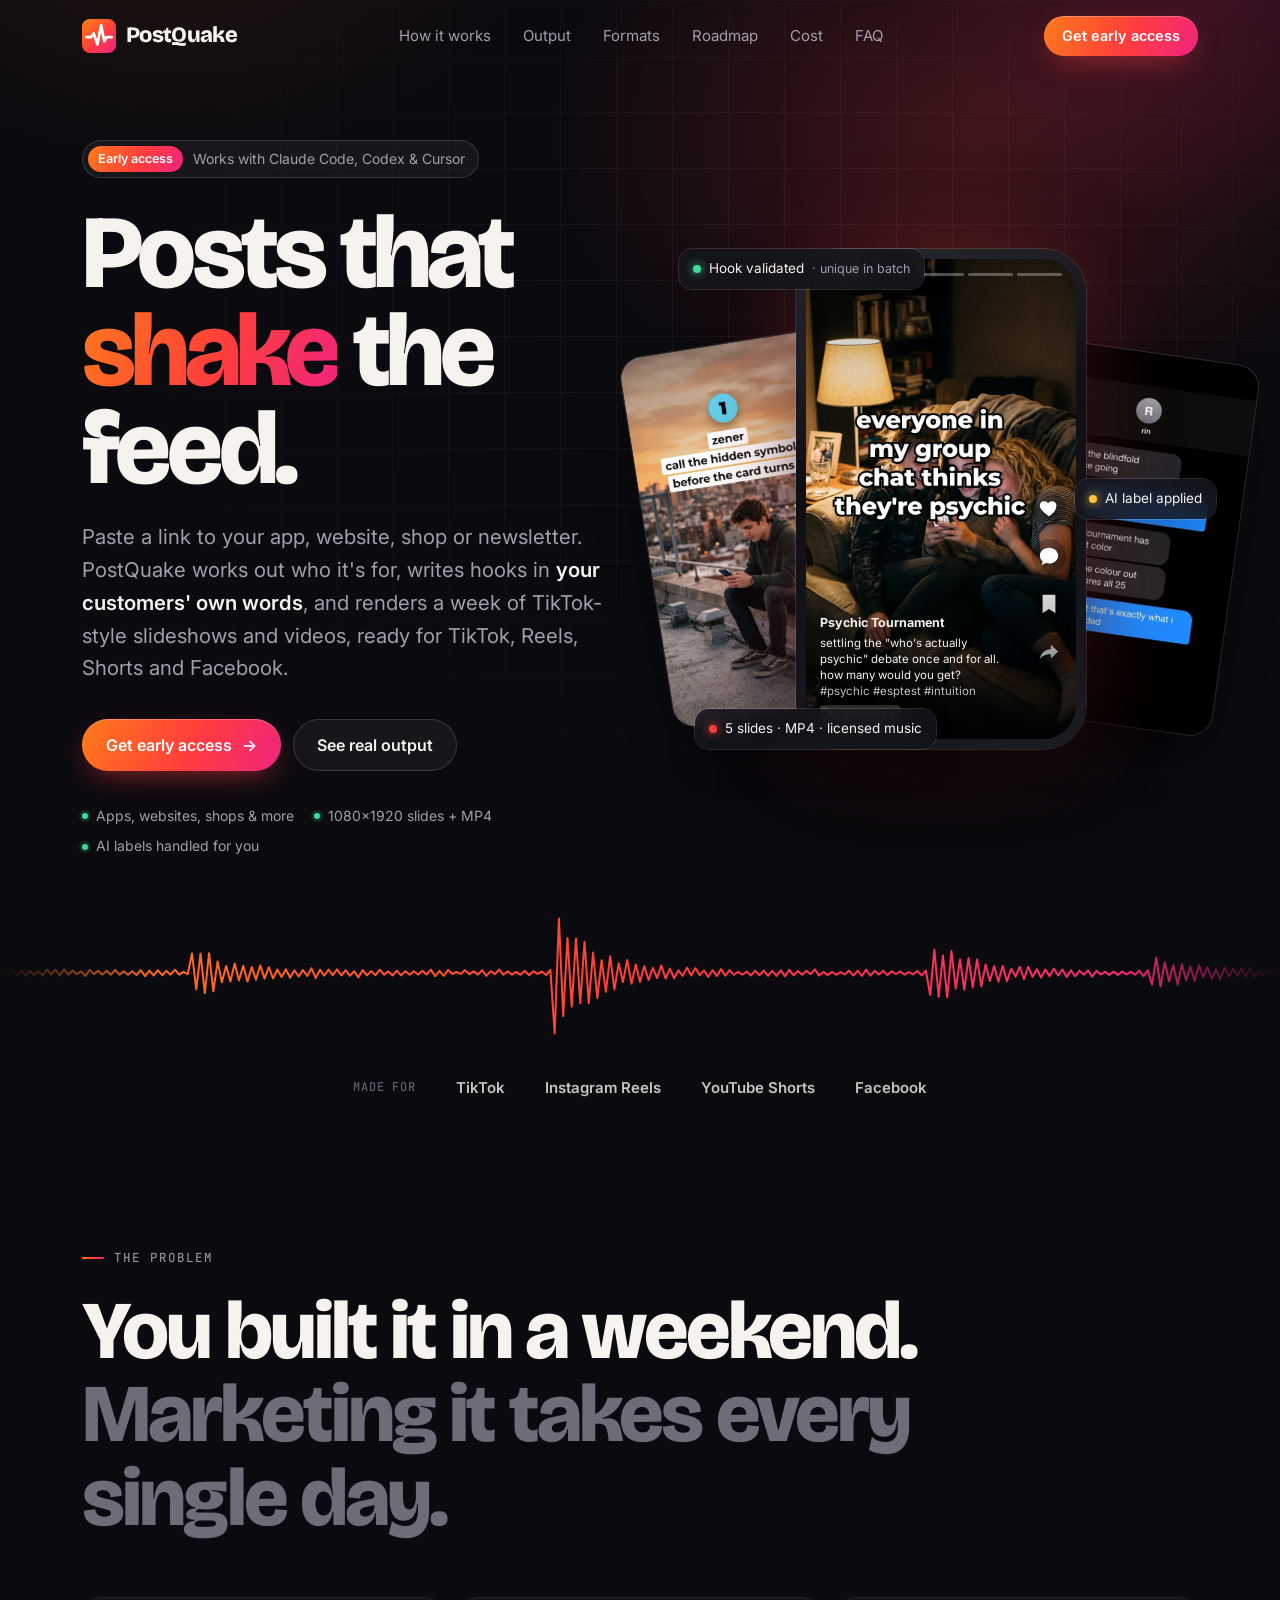
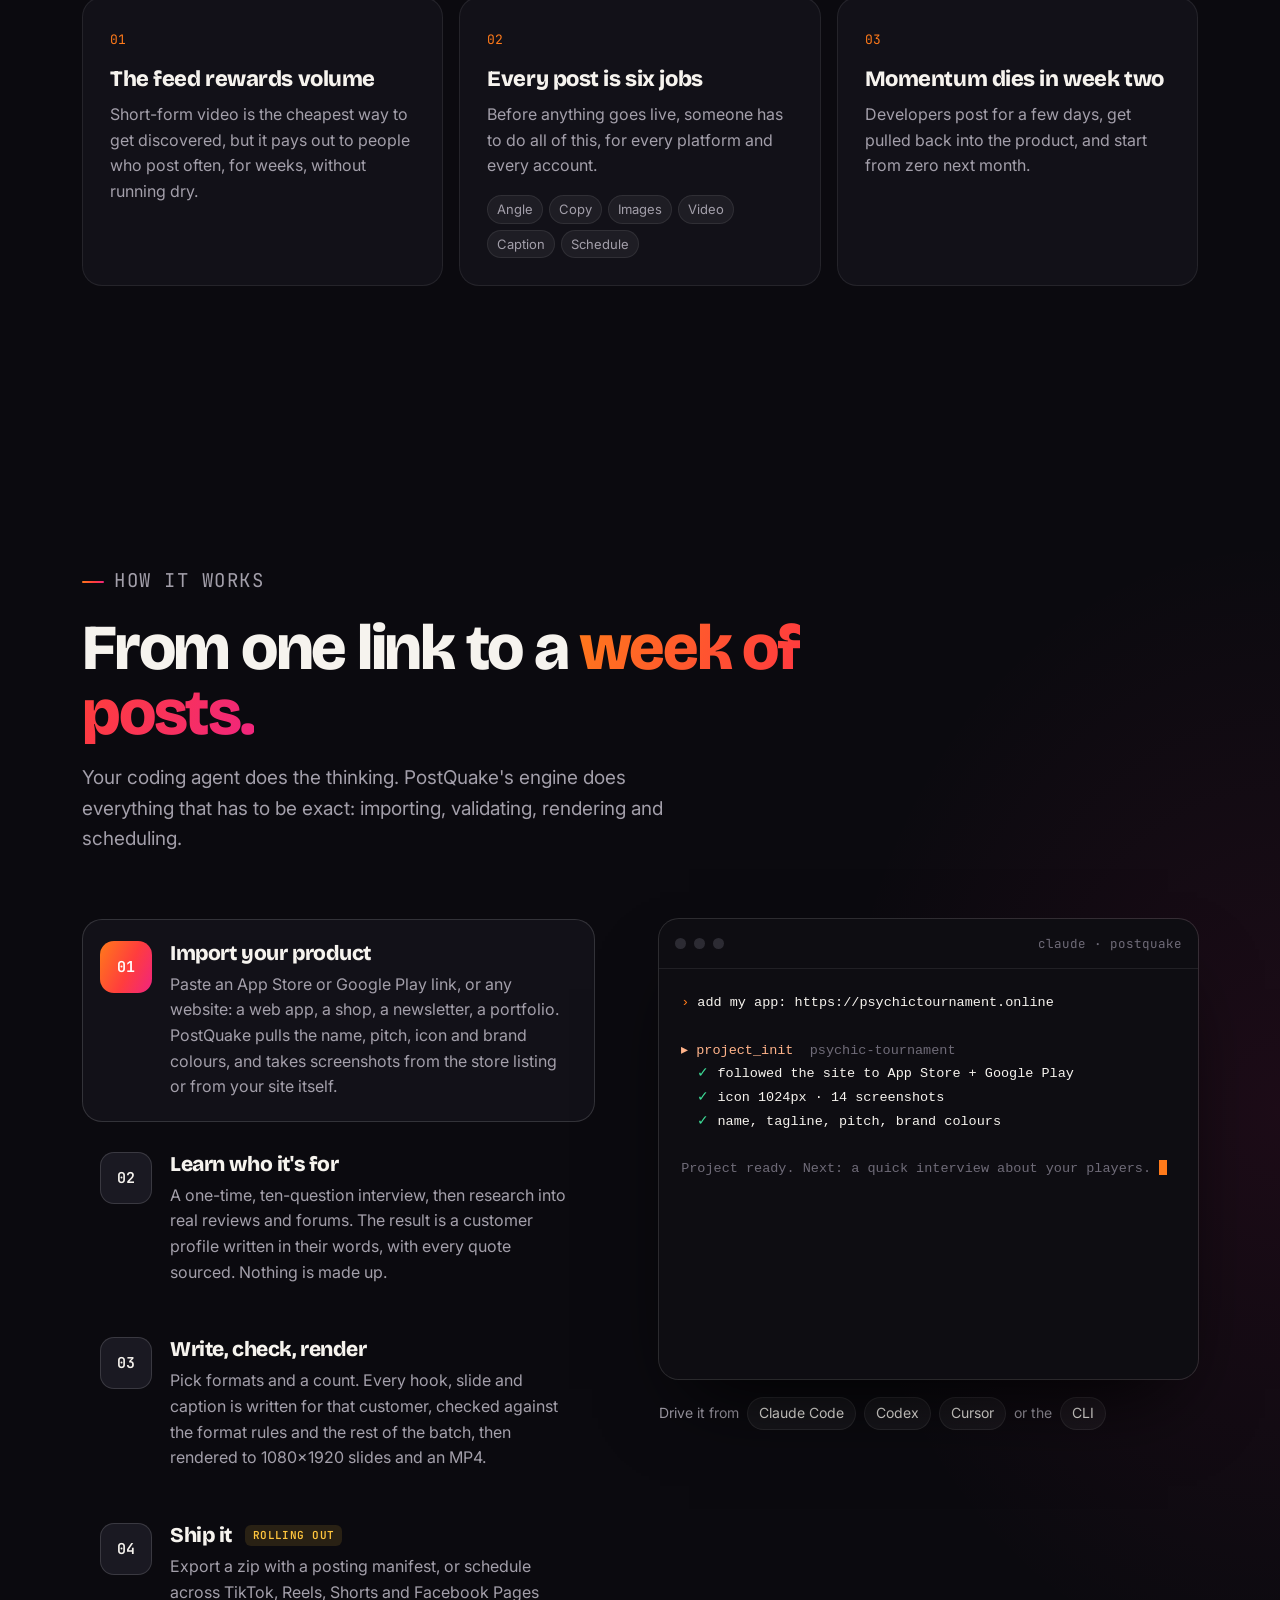
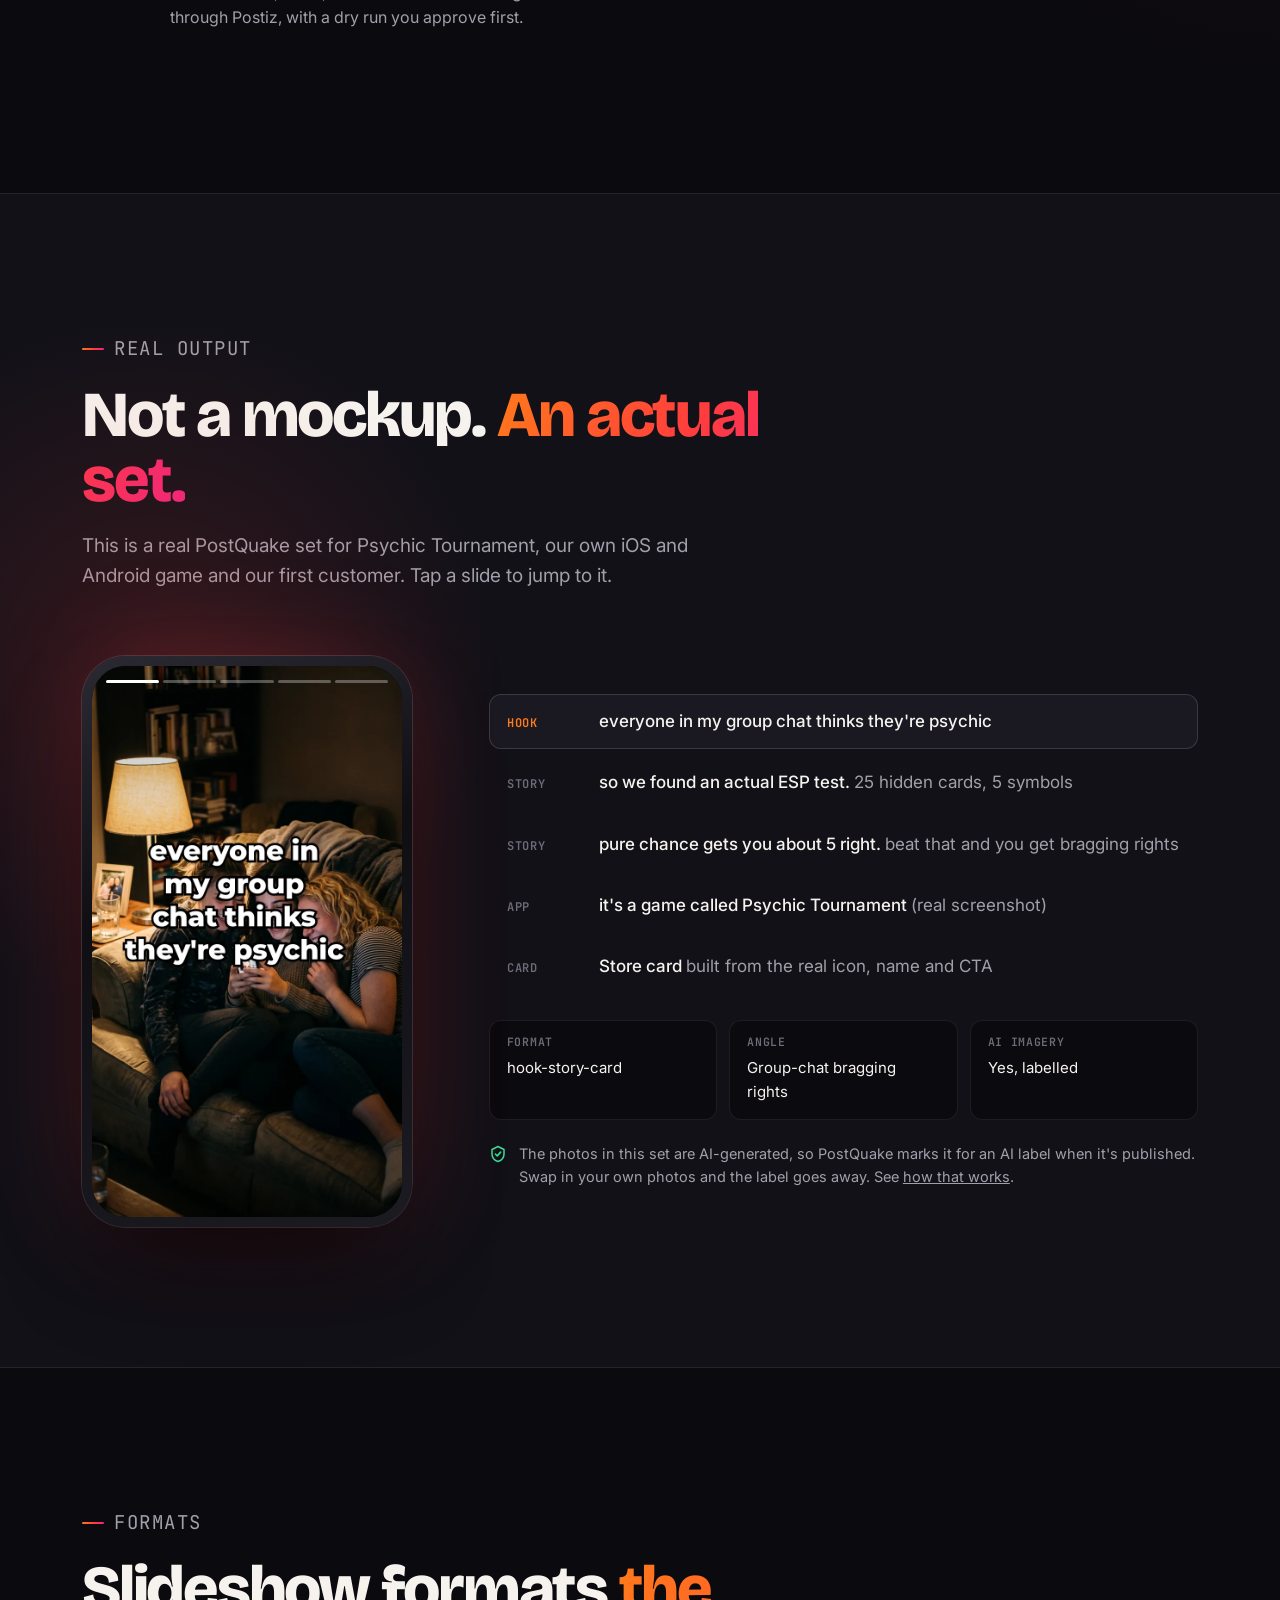
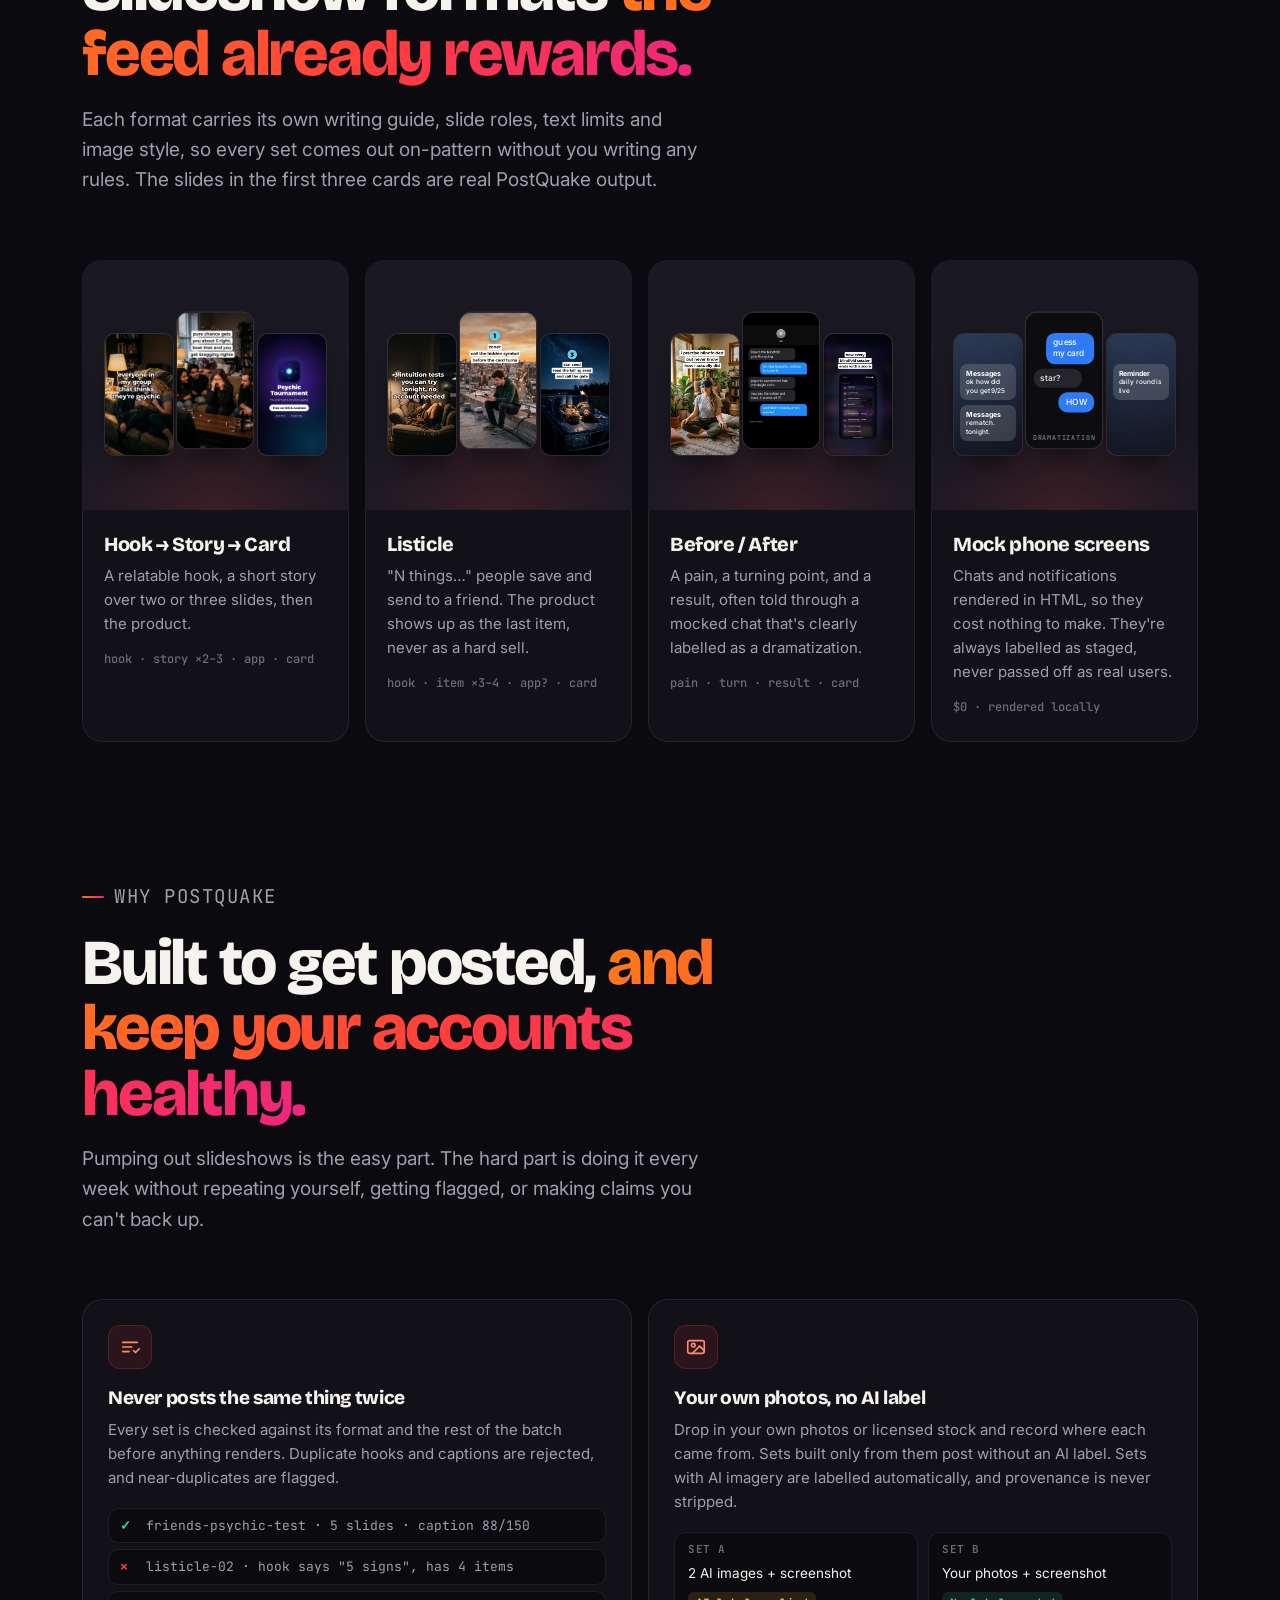
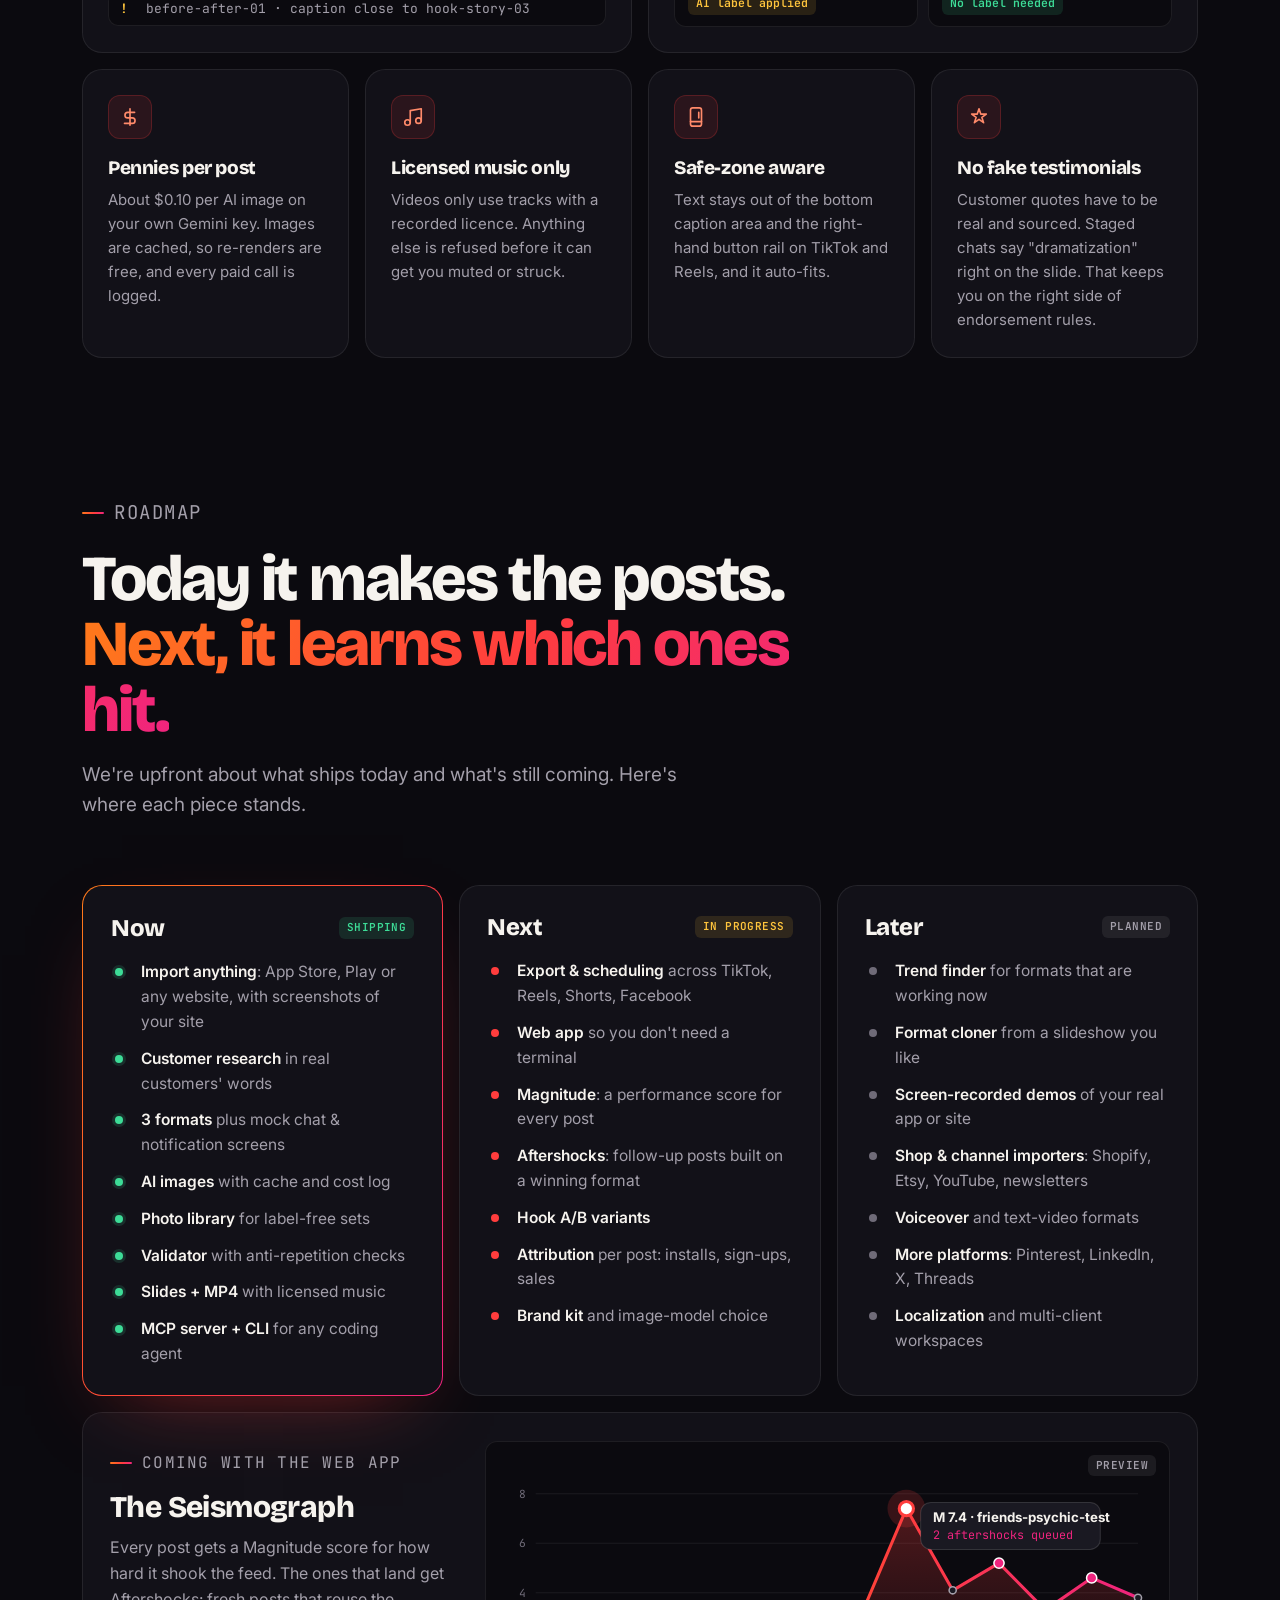
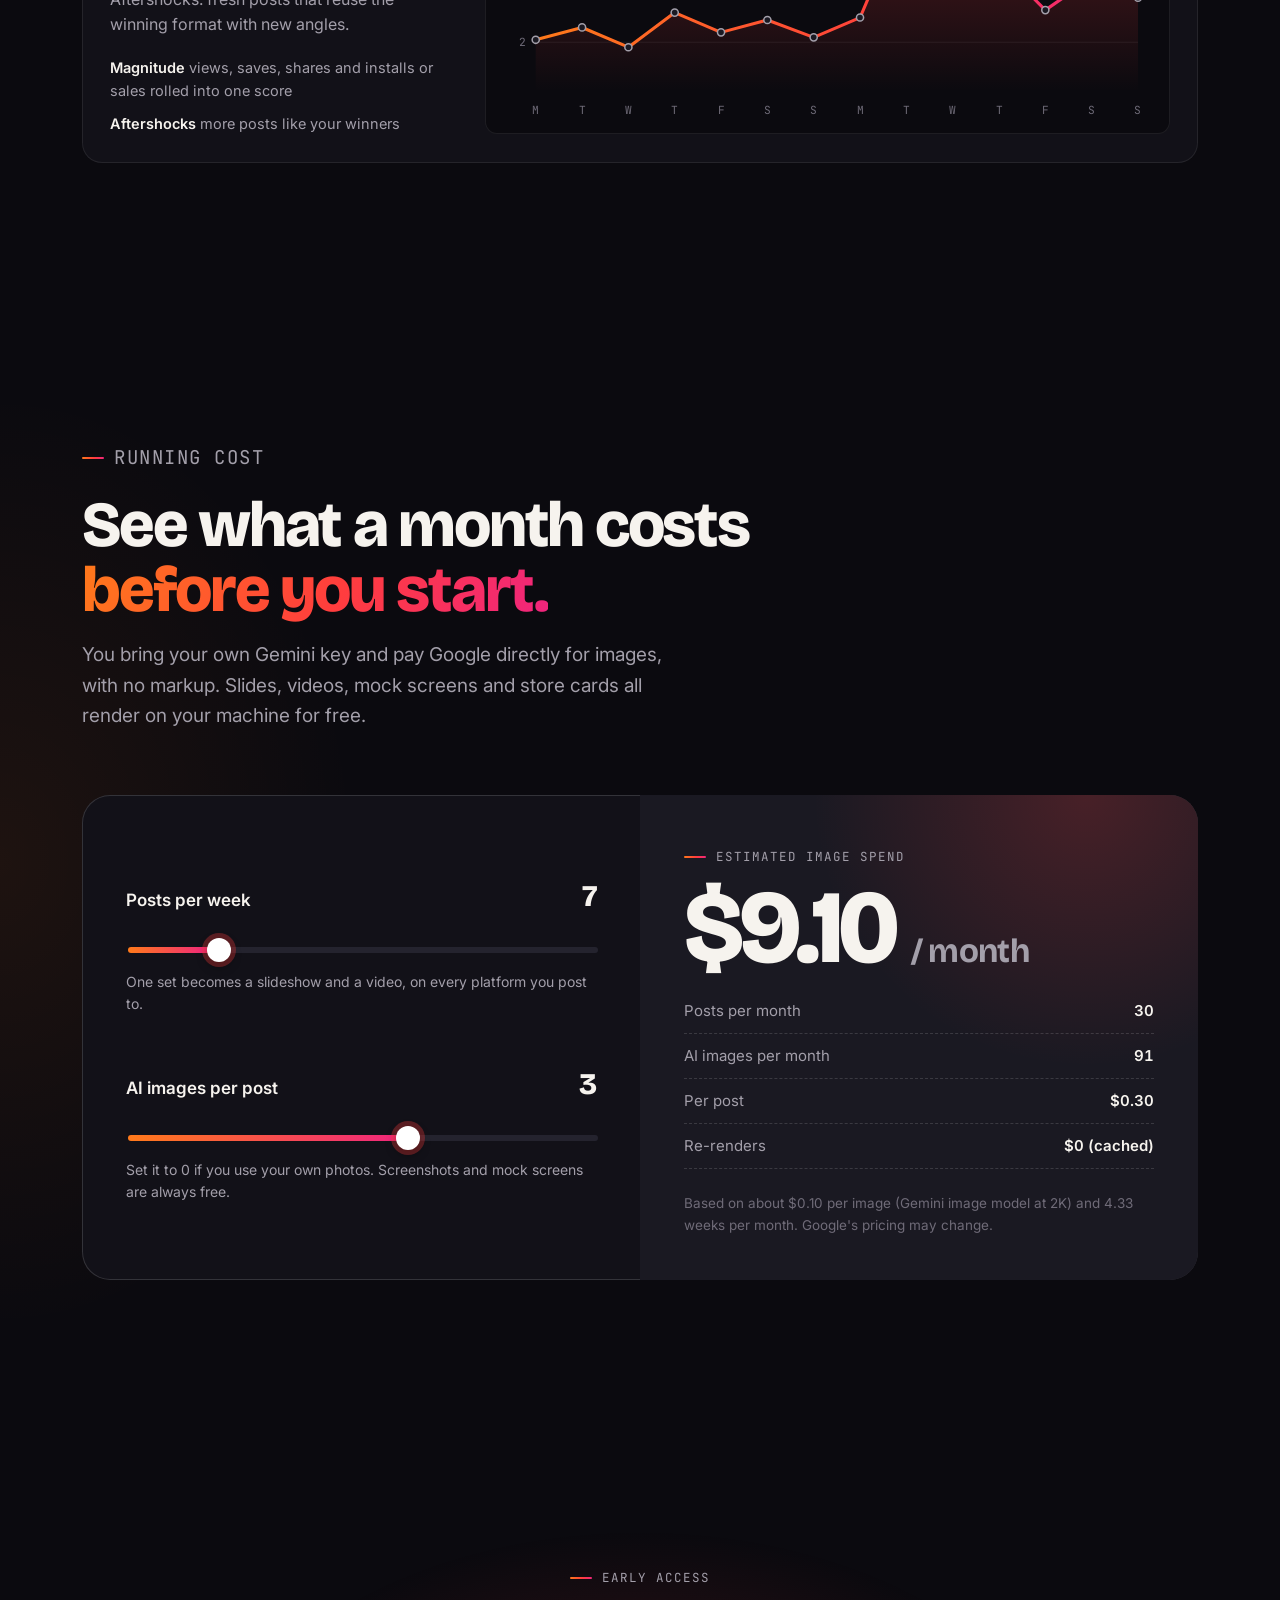
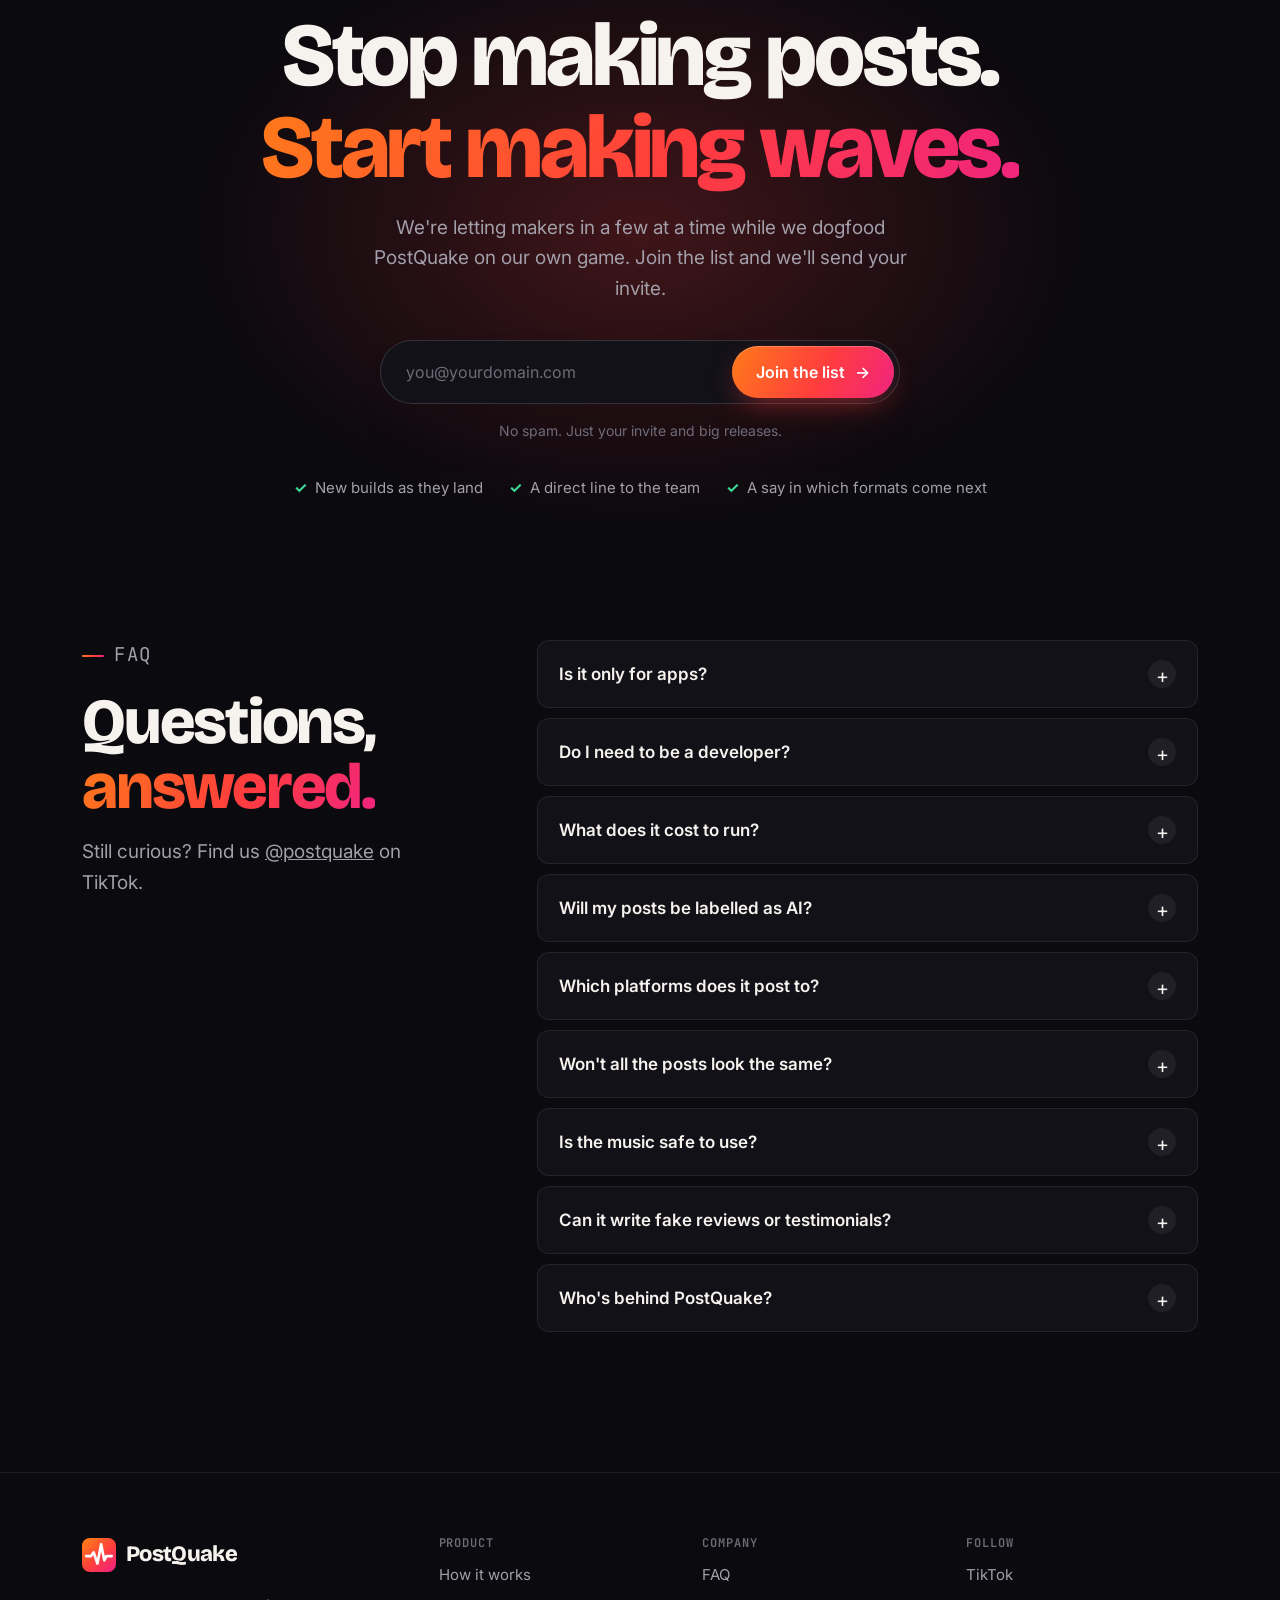
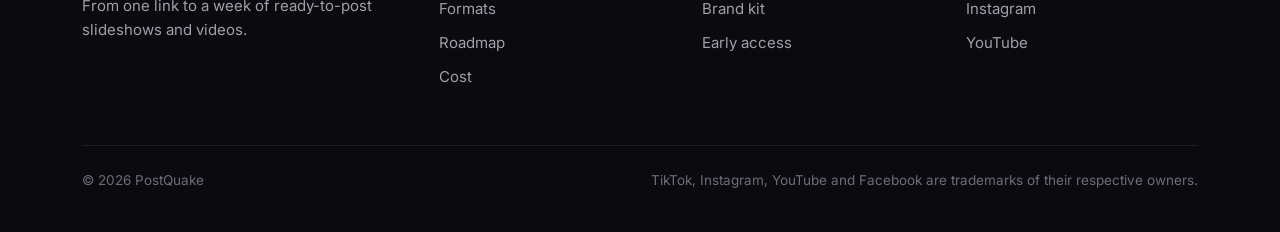
==== commit ba127f22: "Position PostQuake for any product with a link, not only apps The engine now imports any website on " ====
--- a/index.html
+++ b/index.html
@@ -4,7 +4,7 @@
   <meta charset="utf-8" />
   <meta name="viewport" content="width=device-width, initial-scale=1" />
   <title>PostQuake: Posts that shake the feed</title>
-  <meta name="description" content="Paste your App Store, Google Play or website link. PostQuake researches your customers, writes the hooks, and renders a week of TikTok-style slideshows and videos for TikTok, Reels, Shorts and Facebook." />
+  <meta name="description" content="Paste a link to your app, website, shop or newsletter. PostQuake researches your customers, writes the hooks, and renders a week of TikTok-style slideshows and videos for TikTok, Reels, Shorts and Facebook." />
   <meta name="theme-color" content="#0b0a0f" />
   <link rel="icon" href="favicon.svg" type="image/svg+xml" />
   <link rel="apple-touch-icon" href="assets/logo/postquake-app-icon-180.png" />
@@ -12,7 +12,7 @@
   <meta property="og:type" content="website" />
   <meta property="og:site_name" content="PostQuake" />
   <meta property="og:title" content="PostQuake: Posts that shake the feed" />
-  <meta property="og:description" content="From an app link to a week of ready-to-post slideshows and videos." />
+  <meta property="og:description" content="From one link to a week of ready-to-post slideshows and videos, for apps, websites, shops and more." />
   <meta property="og:image" content="https://postquake.app/assets/og-image.png" />
   <meta name="twitter:card" content="summary_large_image" />
 
@@ -66,7 +66,7 @@
           <a class="pill" href="#how"><b>Early access</b> Works with Claude Code, Codex &amp; Cursor</a>
           <h1>Posts that <span class="shake hot">shake</span> the feed.</h1>
           <p class="lede">
-            Paste your app's store link. PostQuake works out who it's for, writes hooks in
+            Paste a link to your app, website, shop or newsletter. PostQuake works out who it's for, writes hooks in
             <strong>your customers' own words</strong>, and renders a week of TikTok-style
             slideshows and videos, ready for TikTok, Reels, Shorts and Facebook.
           </p>
@@ -75,7 +75,7 @@
             <a class="btn btn-ghost" href="#output">See real output</a>
           </div>
           <ul class="hero-facts">
-            <li>App Store, Play or website</li>
+            <li>Apps, websites, shops &amp; more</li>
             <li>1080×1920 slides + MP4</li>
             <li>AI labels handled for you</li>
           </ul>
@@ -141,7 +141,7 @@
     <section class="problem">
       <div class="wrap">
         <p class="eyebrow reveal">The problem</p>
-        <h2 class="reveal" style="margin-top:22px">You shipped the app in a weekend. <span>Marketing it takes every single day.</span></h2>
+        <h2 class="reveal" style="margin-top:22px">You built it in a weekend. <span>Marketing it takes every single day.</span></h2>
 
         <div class="pain-grid">
           <article class="pain reveal">
@@ -178,8 +178,8 @@
             <li class="step active" data-step="0">
               <span class="num">01</span>
               <div>
-                <h3>Import your app</h3>
-                <p>Paste an App Store, Google Play or website link. PostQuake pulls the name, pitch, icon, screenshots and brand colours, and follows a website's links to both stores.</p>
+                <h3>Import your product</h3>
+                <p>Paste an App Store or Google Play link, or any website: a web app, a shop, a newsletter, a portfolio. PostQuake pulls the name, pitch, icon and brand colours, and takes screenshots from the store listing or from your site itself.</p>
               </div>
             </li>
             <li class="step" data-step="1">
@@ -281,7 +281,7 @@
             </div>
             <div class="body">
               <h3>Hook → Story → Card</h3>
-              <p>A relatable hook, a short story over two or three slides, then the app.</p>
+              <p>A relatable hook, a short story over two or three slides, then the product.</p>
               <div class="seq">hook · story ×2–3 · app · card</div>
             </div>
           </article>
@@ -294,7 +294,7 @@
             </div>
             <div class="body">
               <h3>Listicle</h3>
-              <p>"N things…" people save and send to a friend. The app shows up as the last item, never as a hard sell.</p>
+              <p>"N things…" people save and send to a friend. The product shows up as the last item, never as a hard sell.</p>
               <div class="seq">hook · item ×3–4 · app? · card</div>
             </div>
           </article>
@@ -409,7 +409,7 @@
           <div class="col now reveal">
             <header><h3>Now</h3><span class="tag ok">Shipping</span></header>
             <ul>
-              <li><span><b>App import</b> from App Store, Play or website</span></li>
+              <li><span><b>Import anything</b>: App Store, Play or any website, with screenshots of your site</span></li>
               <li><span><b>Customer research</b> in real customers' words</span></li>
               <li><span><b>3 formats</b> plus mock chat &amp; notification screens</span></li>
               <li><span><b>AI images</b> with cache and cost log</span></li>
@@ -427,7 +427,7 @@
               <li><span><b>Magnitude</b>: a performance score for every post</span></li>
               <li><span><b>Aftershocks</b>: follow-up posts built on a winning format</span></li>
               <li><span><b>Hook A/B variants</b></span></li>
-              <li><span><b>Install attribution</b> per post</span></li>
+              <li><span><b>Attribution</b> per post: installs, sign-ups, sales</span></li>
               <li><span><b>Brand kit</b> and image-model choice</span></li>
             </ul>
           </div>
@@ -436,7 +436,7 @@
             <ul>
               <li><span><b>Trend finder</b> for formats that are working now</span></li>
               <li><span><b>Format cloner</b> from a slideshow you like</span></li>
-              <li><span><b>Screen-recorded demos</b> of your real app</span></li>
+              <li><span><b>Screen-recorded demos</b> of your real app or site</span></li><li><span><b>Shop &amp; channel importers</b>: Shopify, Etsy, YouTube, newsletters</span></li>
               <li><span><b>Voiceover</b> and text-video formats</span></li>
               <li><span><b>More platforms</b>: Pinterest, LinkedIn, X, Threads</span></li>
               <li><span><b>Localization</b> and multi-client workspaces</span></li>
@@ -450,7 +450,7 @@
             <h3 style="font-size:30px;margin-top:14px">The Seismograph</h3>
             <p>Every post gets a Magnitude score for how hard it shook the feed. The ones that land get Aftershocks: fresh posts that reuse the winning format with new angles.</p>
             <dl>
-              <div><dt>Magnitude</dt> <dd>views, saves, shares and installs rolled into one score</dd></div>
+              <div><dt>Magnitude</dt> <dd>views, saves, shares and installs or sales rolled into one score</dd></div>
               <div><dt>Aftershocks</dt> <dd>more posts like your winners</dd></div>
             </dl>
           </div>
@@ -507,11 +507,11 @@
       <div class="wrap" style="position:relative">
         <p class="eyebrow">Early access</p>
         <h2>Stop making posts. <span class="hot">Start making waves.</span></h2>
-        <p class="sub">We're letting app makers in a few at a time while we dogfood PostQuake on our own game. Join the list and we'll send your invite.</p>
+        <p class="sub">We're letting makers in a few at a time while we dogfood PostQuake on our own game. Join the list and we'll send your invite.</p>
 
         <form class="signup" id="signup" novalidate>
           <label class="sr-only" for="email">Email address</label>
-          <input id="email" name="email" type="email" placeholder="you@yourapp.com" autocomplete="email" required />
+          <input id="email" name="email" type="email" placeholder="you@yourdomain.com" autocomplete="email" required />
           <button class="btn btn-hot" type="submit">Join the list <span class="arrow">→</span></button>
         </form>
         <p class="signup-note" id="signup-note" role="status">No spam. Just your invite and big releases.</p>
@@ -535,6 +535,10 @@
 
         <div class="faq-list reveal">
           <details>
+            <summary>Is it only for apps?</summary>
+            <p>No. Apps were our first customer, not the limit. Paste any website: a web app, an online shop, a newsletter, a portfolio, a course or a local business. When there's no store listing, PostQuake screenshots your site on a phone for the product slides and closes each set with your domain.</p>
+          </details>
+          <details>
             <summary>Do I need to be a developer?</summary>
             <p>Today PostQuake runs through a coding agent like Claude Code, Codex or Cursor. You talk to the agent in plain English and it drives PostQuake for you, but you'll need to be comfortable opening one. A web app that anyone can use is next on the roadmap.</p>
           </details>
@@ -564,7 +568,7 @@
           </details>
           <details>
             <summary>Who's behind PostQuake?</summary>
-            <p>An indie app team that built PostQuake to market our own game, Psychic Tournament, and kept going. Every feature gets tested on our own accounts before it reaches yours.</p>
+            <p>An indie team that built PostQuake to market our own game, Psychic Tournament, and kept going. Every feature gets tested on our own accounts before it reaches yours.</p>
           </details>
         </div>
       </div>
@@ -579,7 +583,7 @@
             <svg aria-hidden="true"><use href="#pq-mark" /></svg>
             PostQuake
           </a>
-          <p>From an app link to a week of ready-to-post slideshows and videos.</p>
+          <p>From one link to a week of ready-to-post slideshows and videos.</p>
         </div>
         <div>
           <h4>Product</h4>
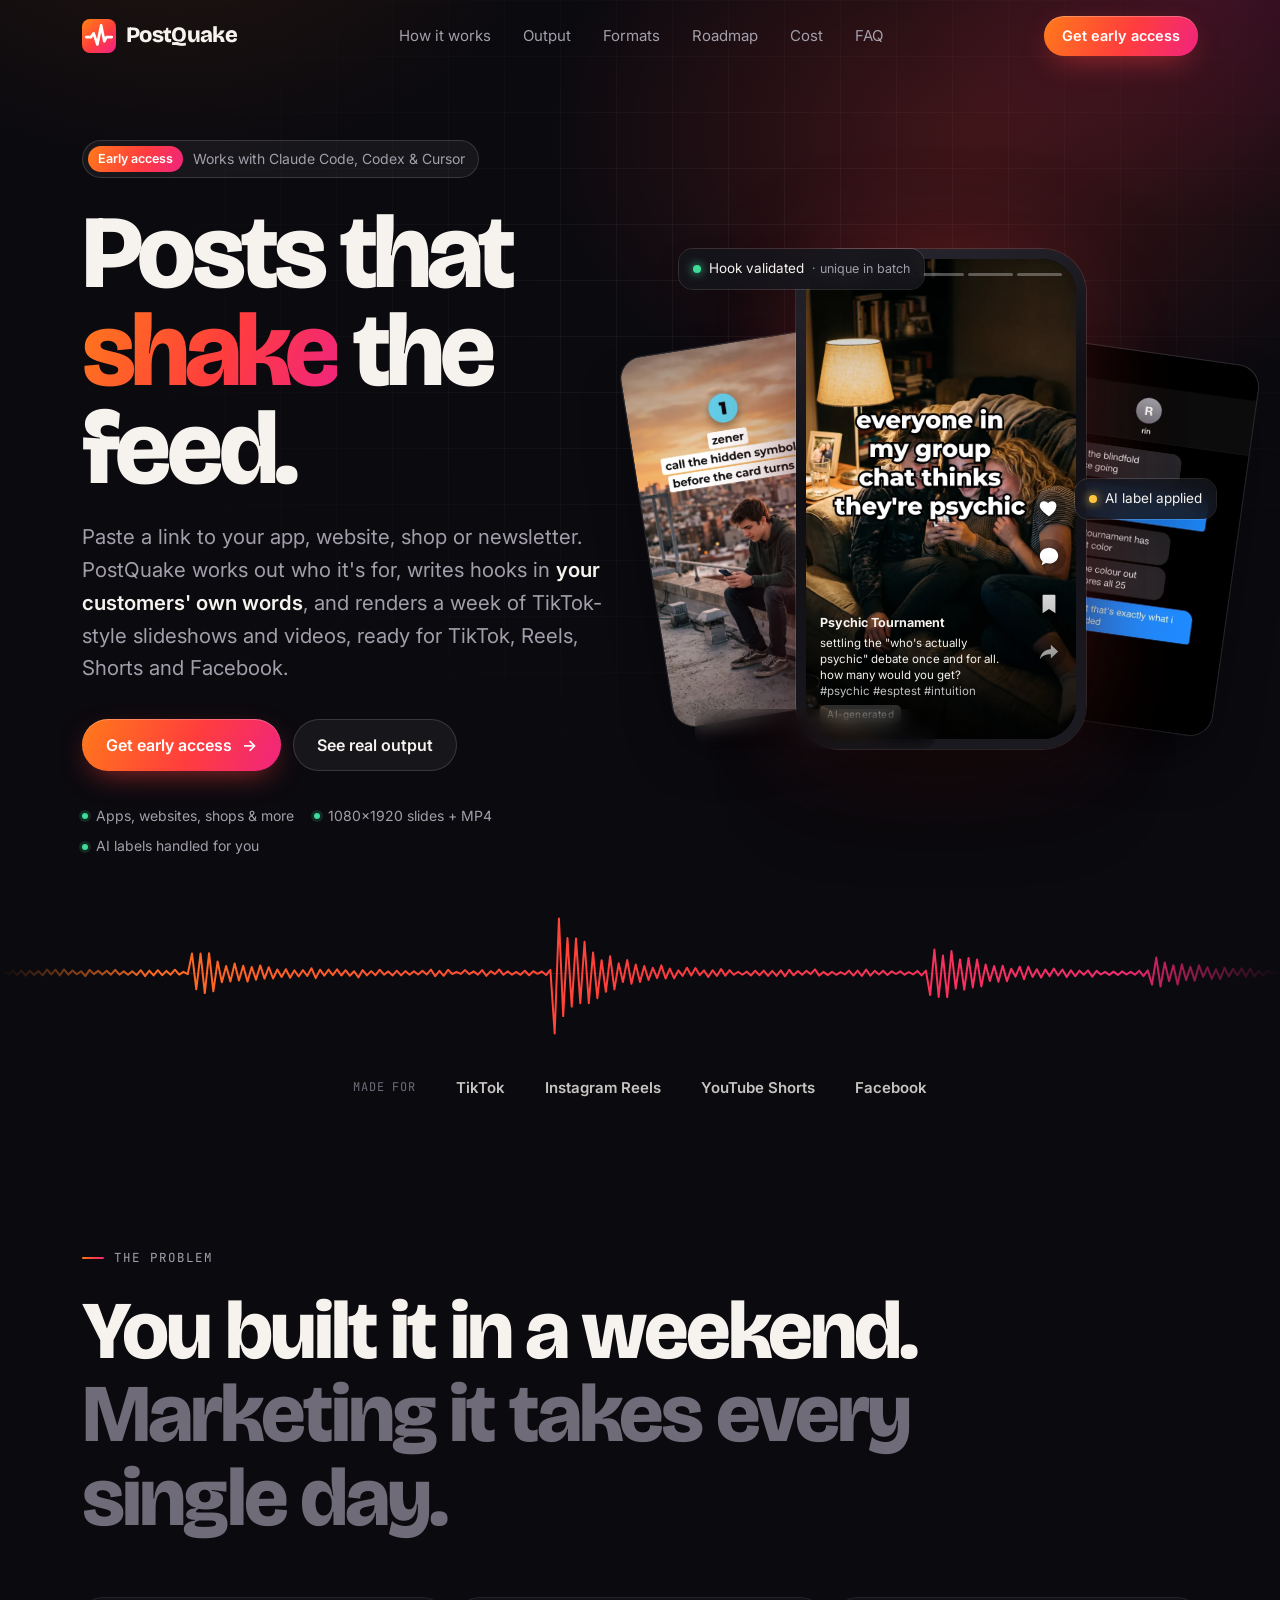
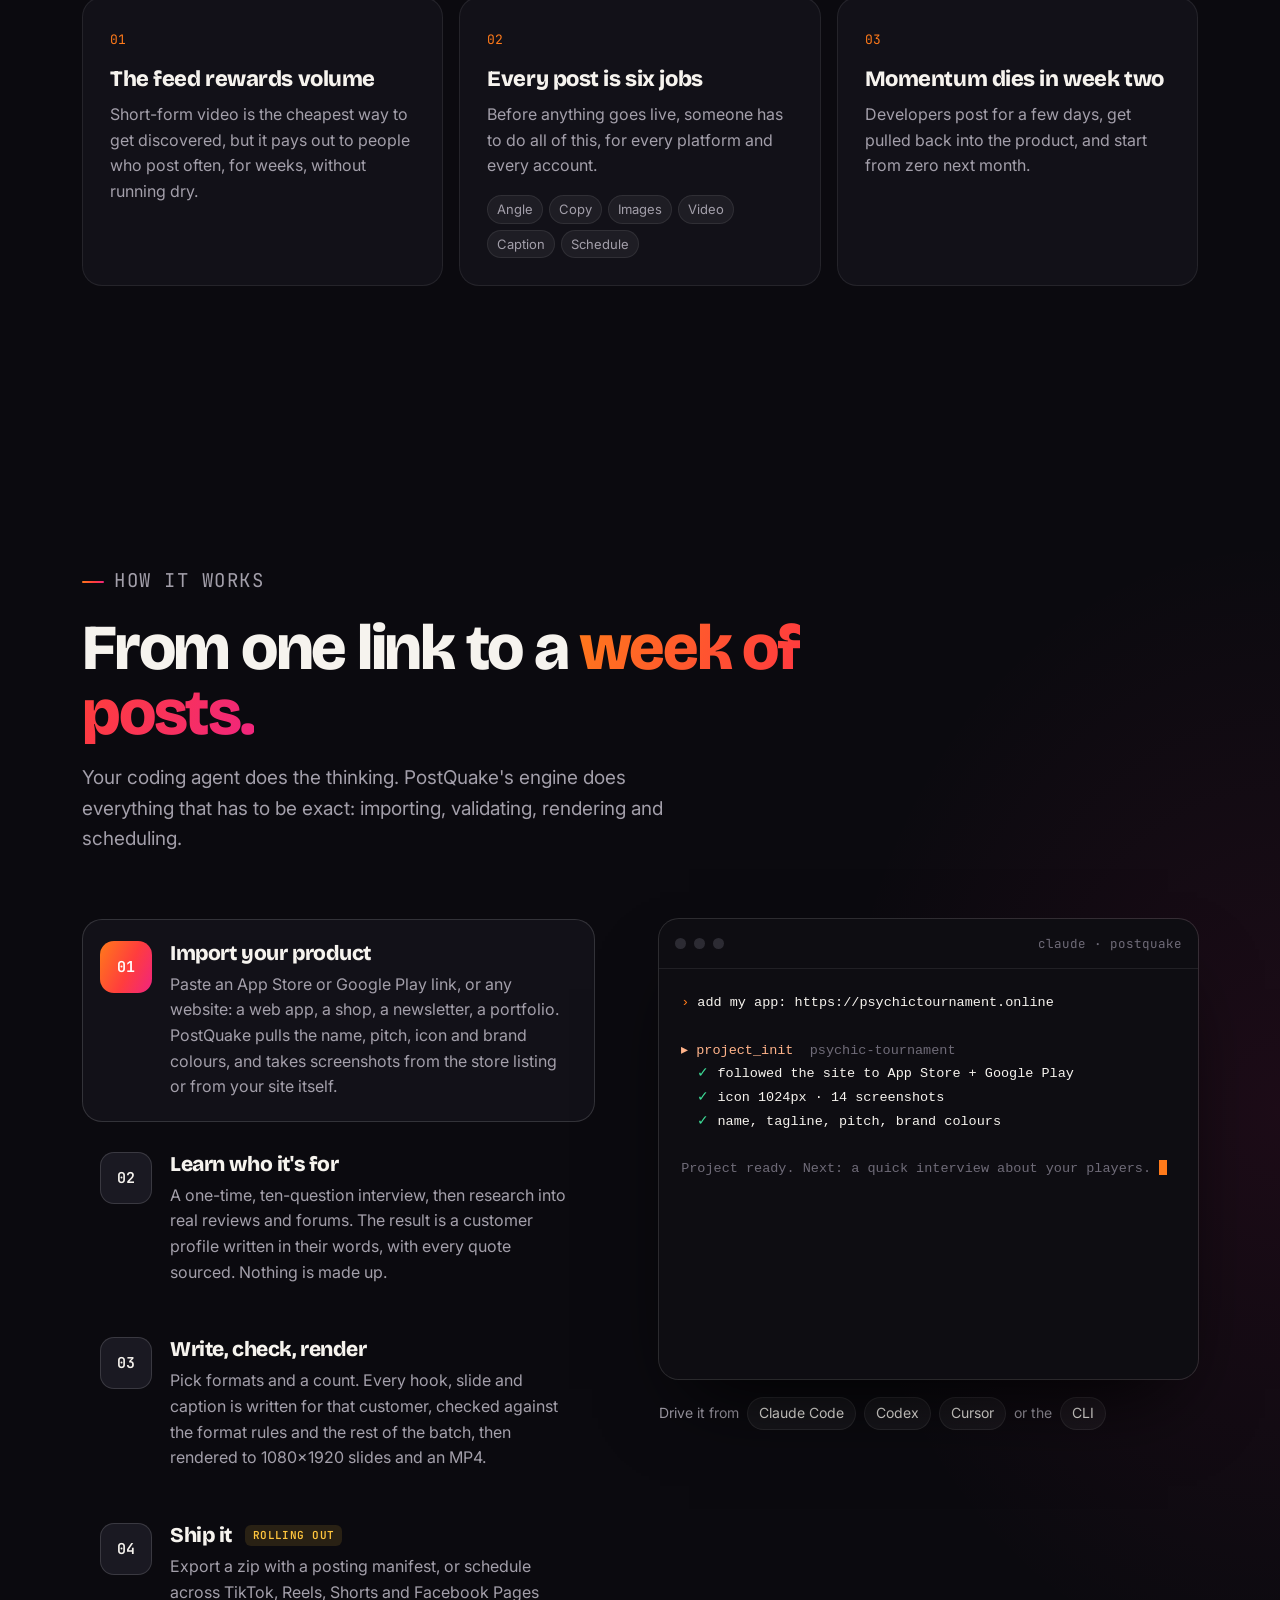
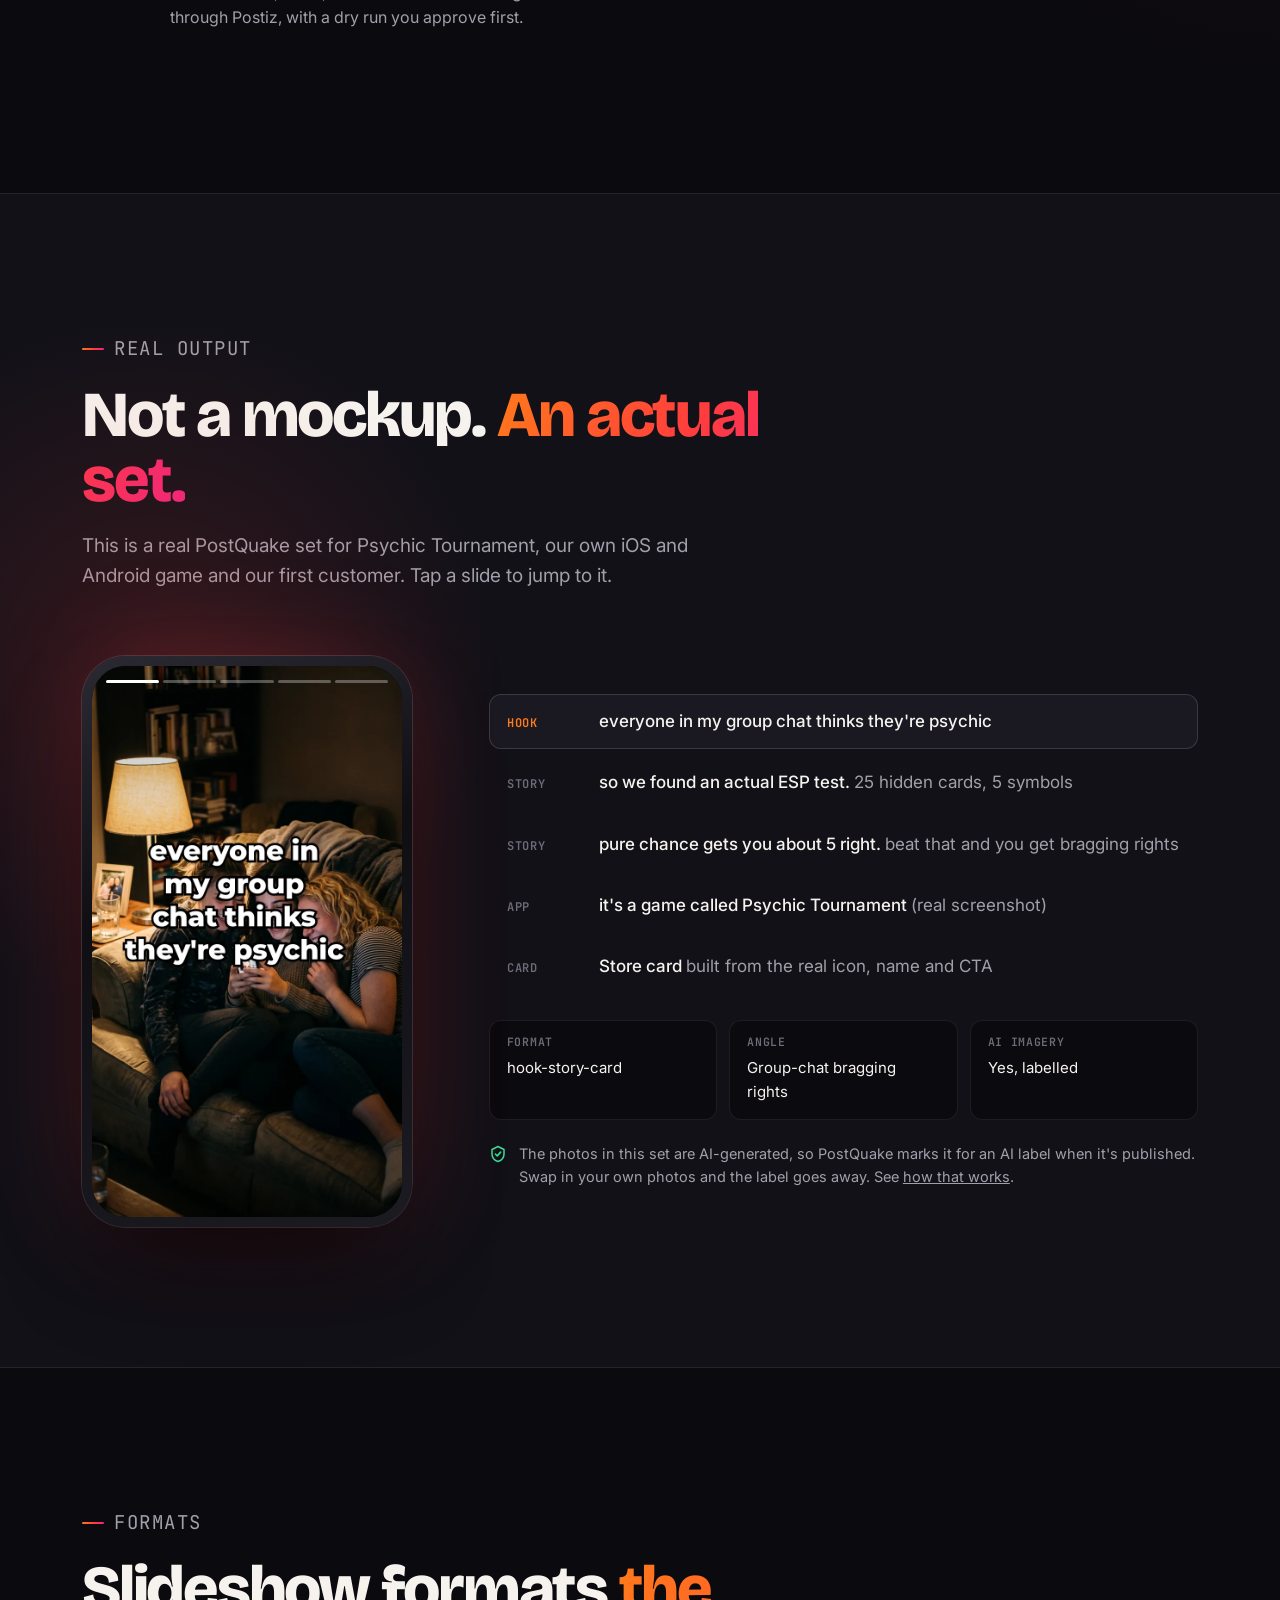
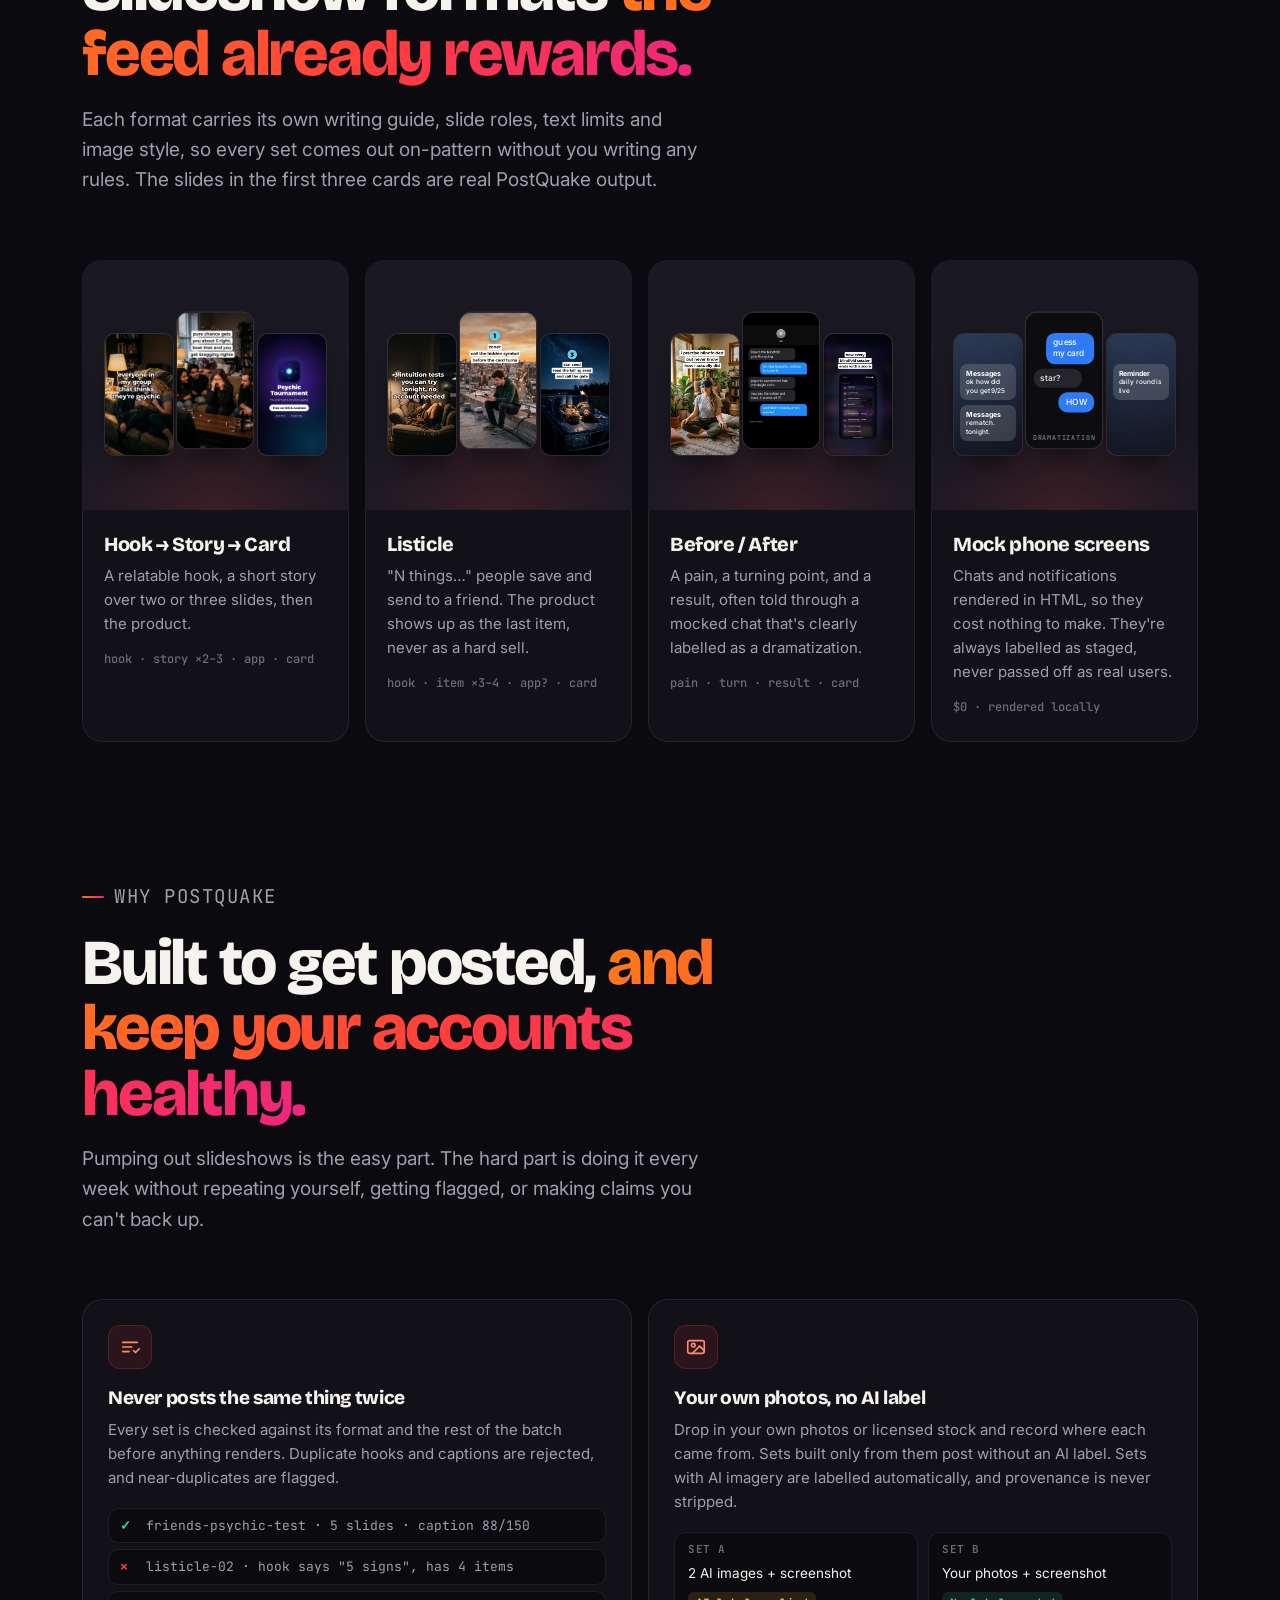
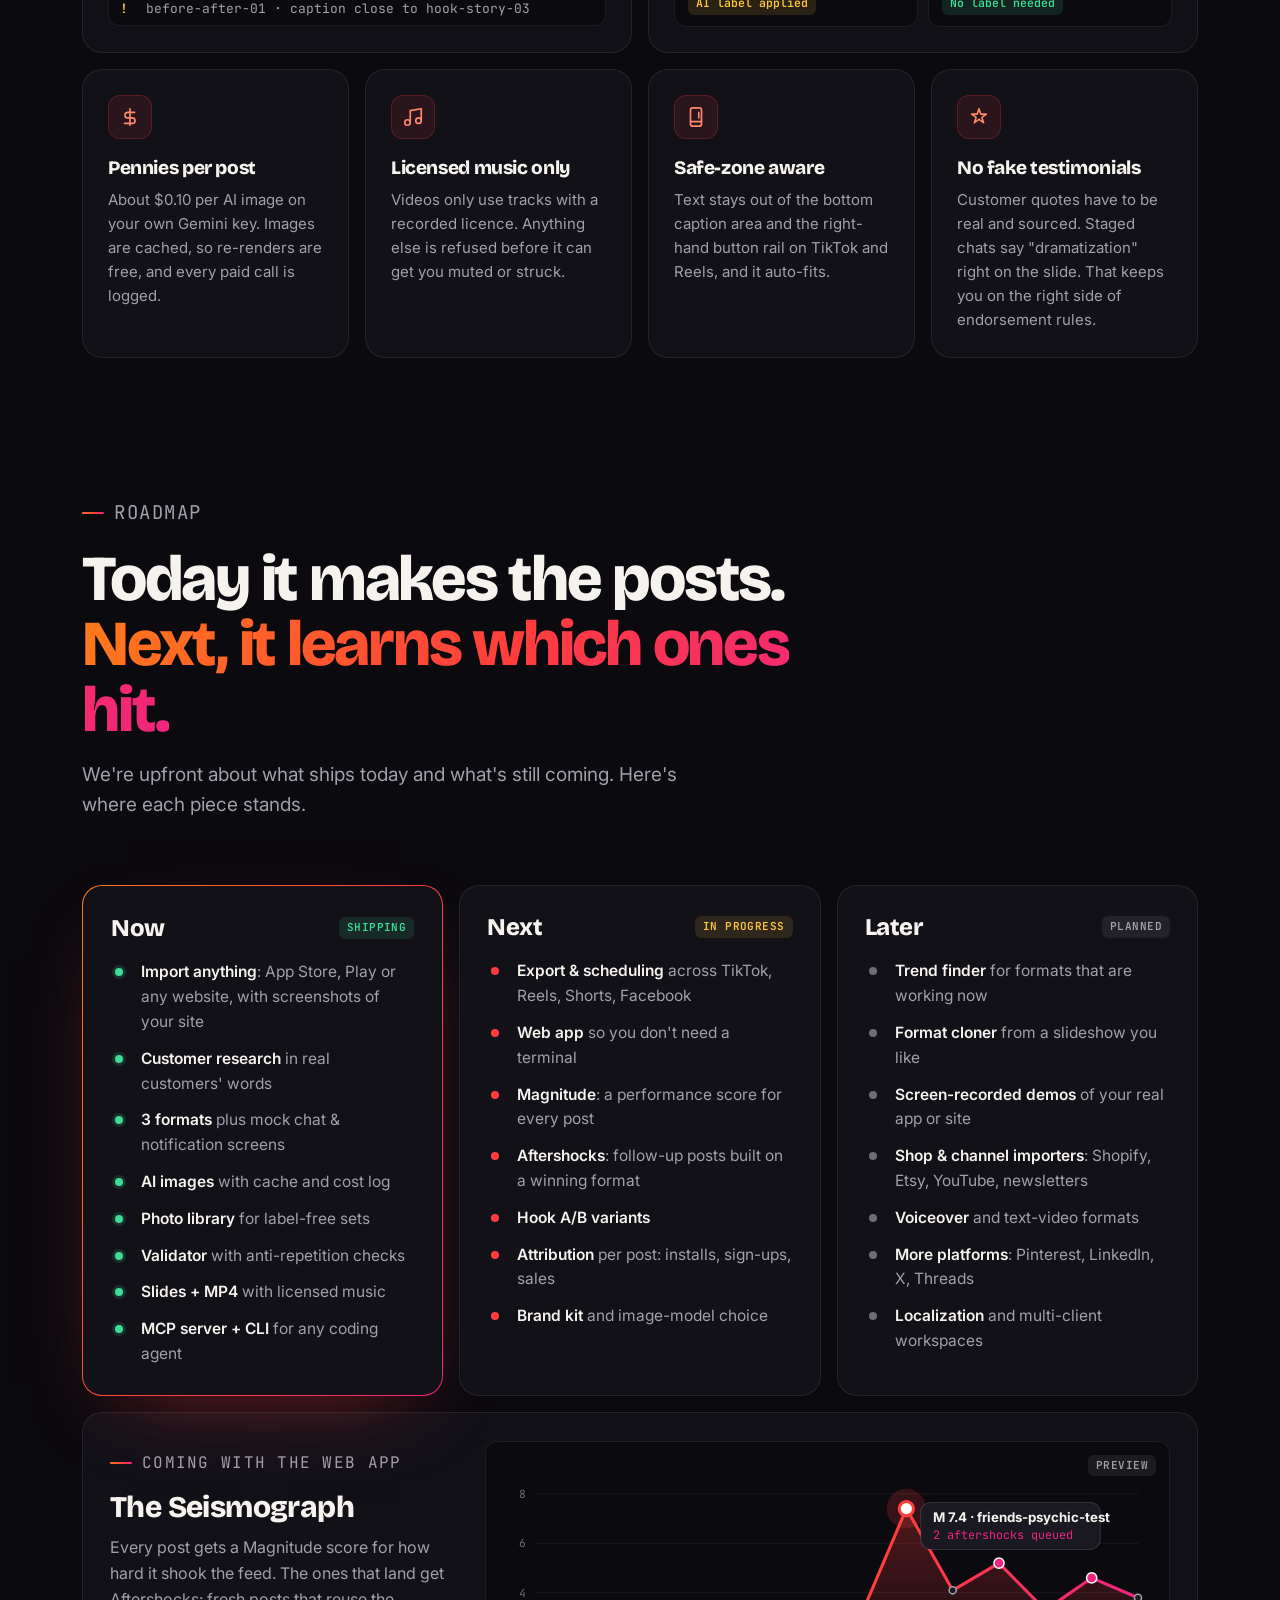
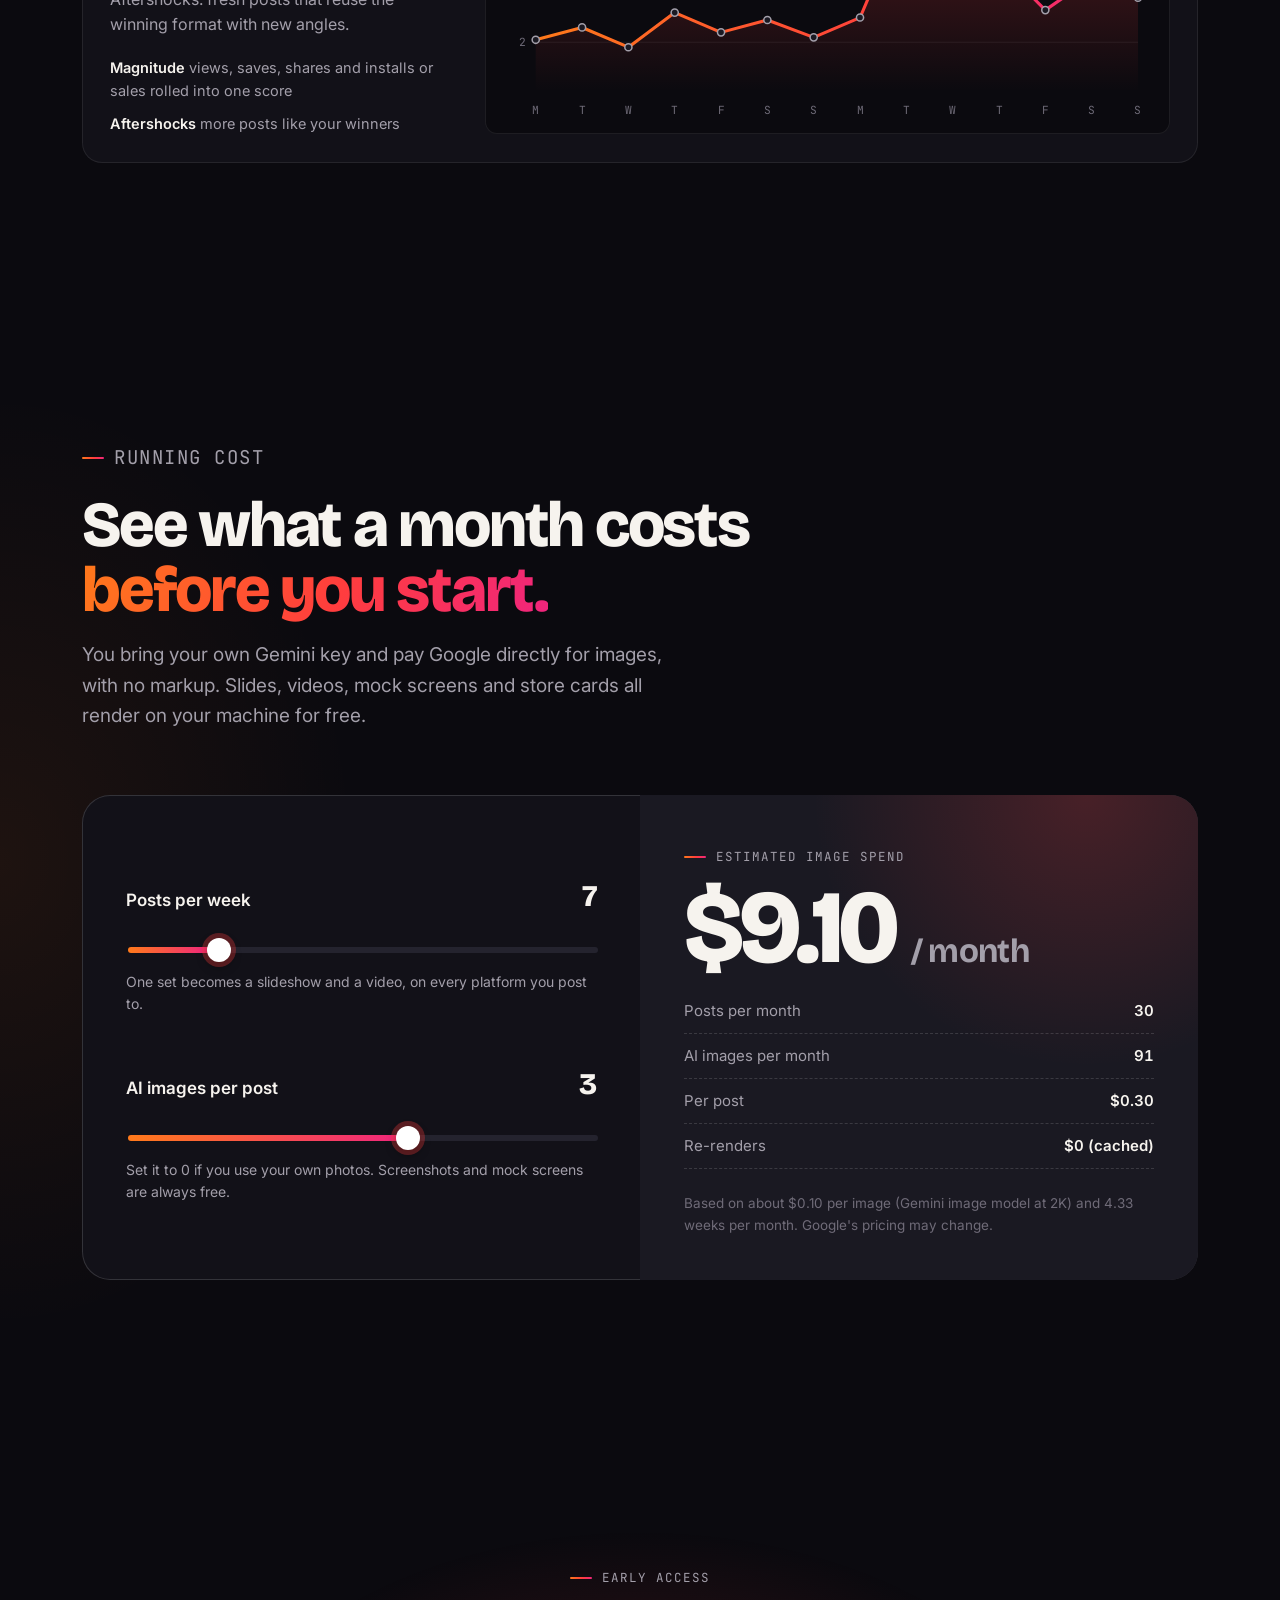
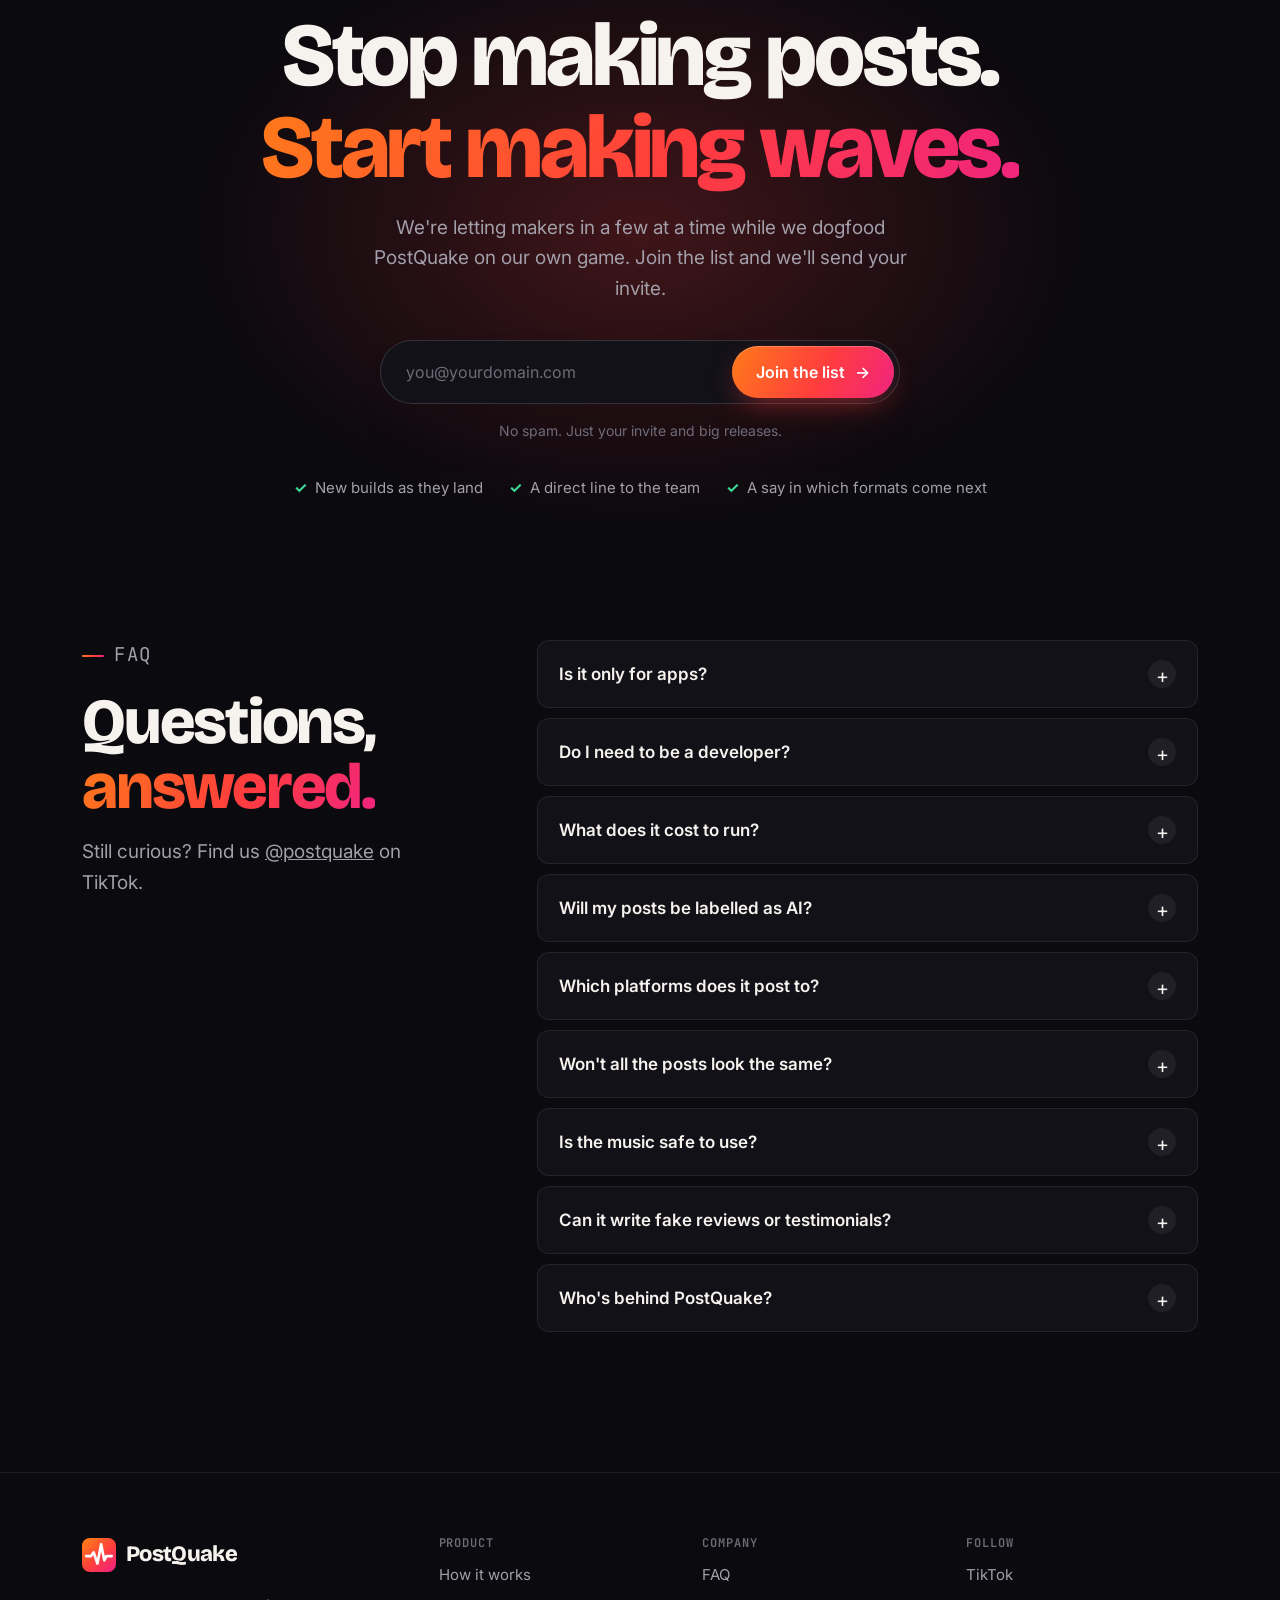
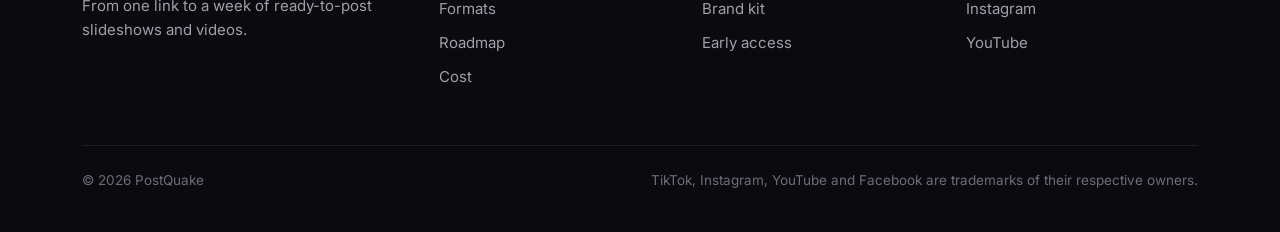
==== commit 01ef0d16: "Add Google Analytics (GA4) and track waitlist sign-ups Co-Authored-By: Claude Opus 5.5 <noreply@anth" ====
--- a/index.html
+++ b/index.html
@@ -1,6 +1,14 @@
 <!doctype html>
 <html lang="en">
 <head>
+  <!-- Google tag (gtag.js): GA4 property "PostQuake" (p556576077) -->
+  <script async src="https://www.googletagmanager.com/gtag/js?id=G-CQE6NMJCCS"></script>
+  <script>
+    window.dataLayer = window.dataLayer || [];
+    function gtag(){dataLayer.push(arguments);}
+    gtag('js', new Date());
+    gtag('config', 'G-CQE6NMJCCS');
+  </script>
   <meta charset="utf-8" />
   <meta name="viewport" content="width=device-width, initial-scale=1" />
   <title>PostQuake: Posts that shake the feed</title>
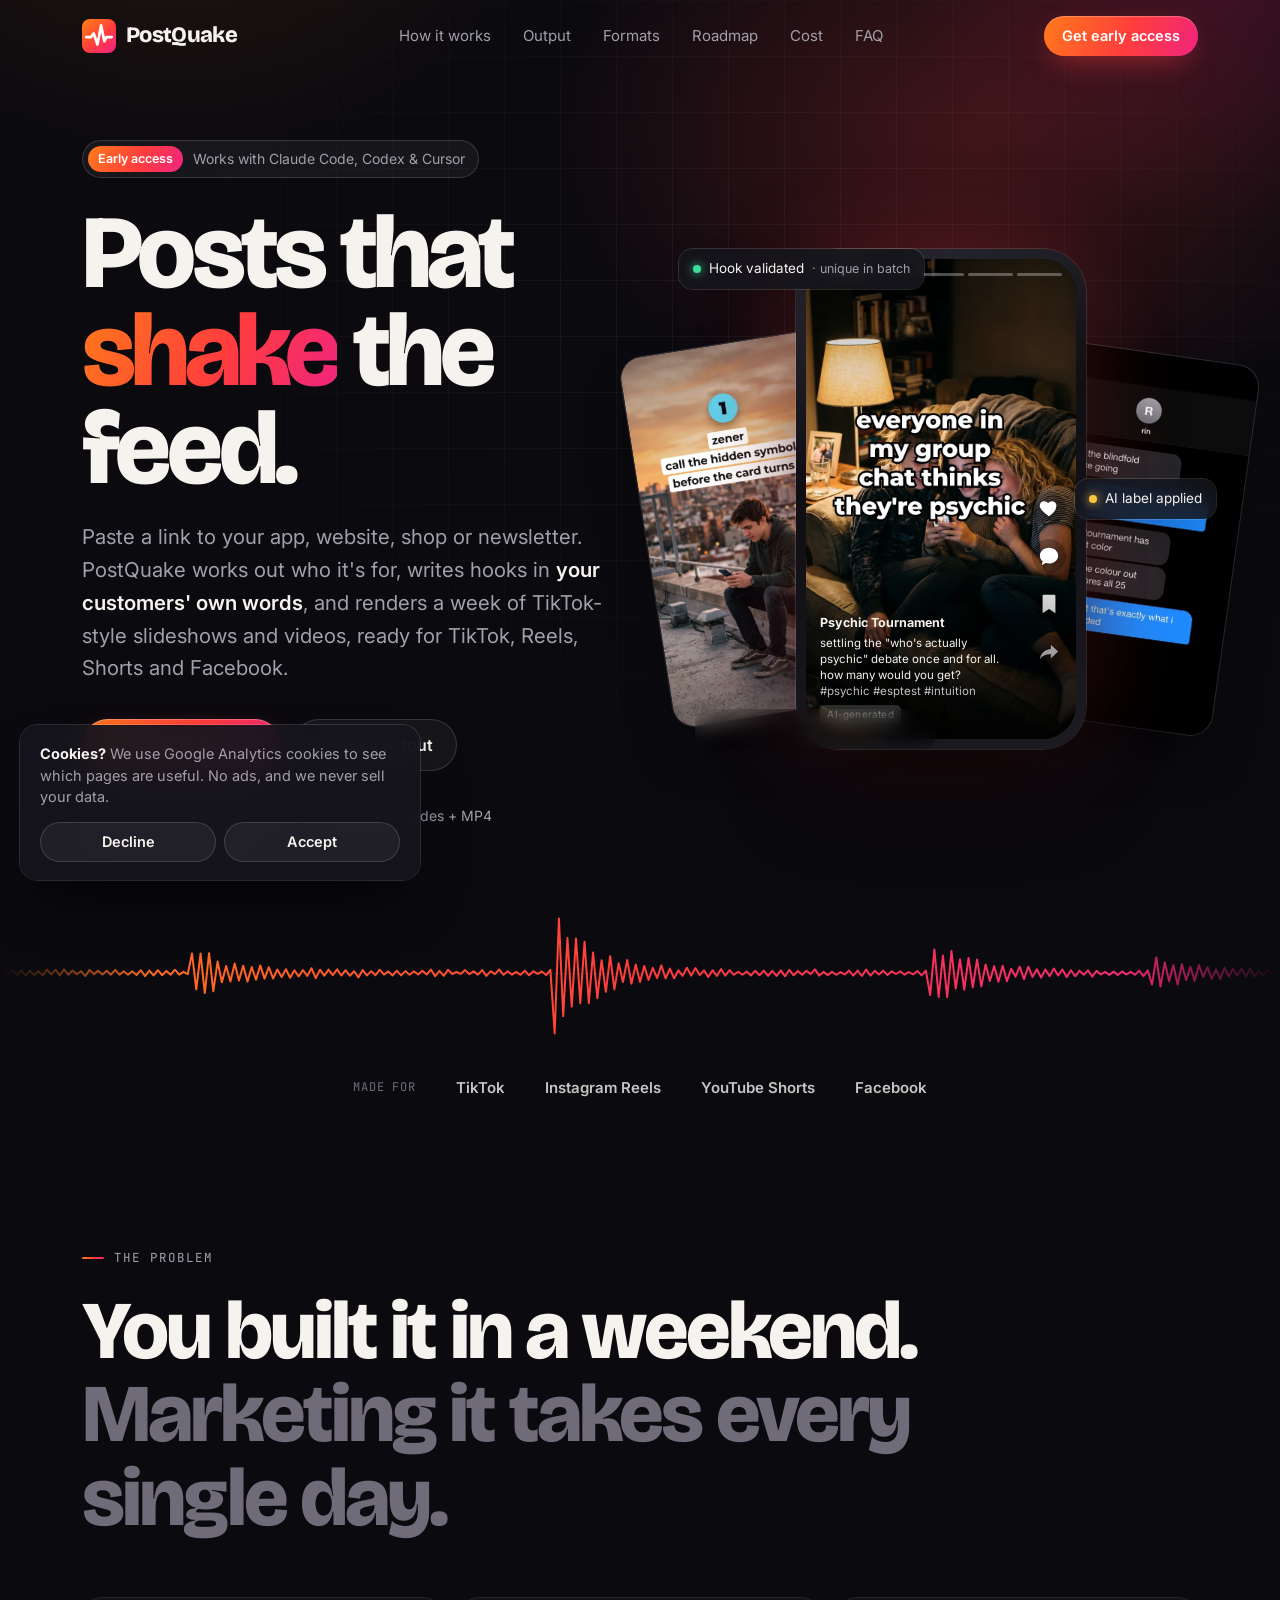
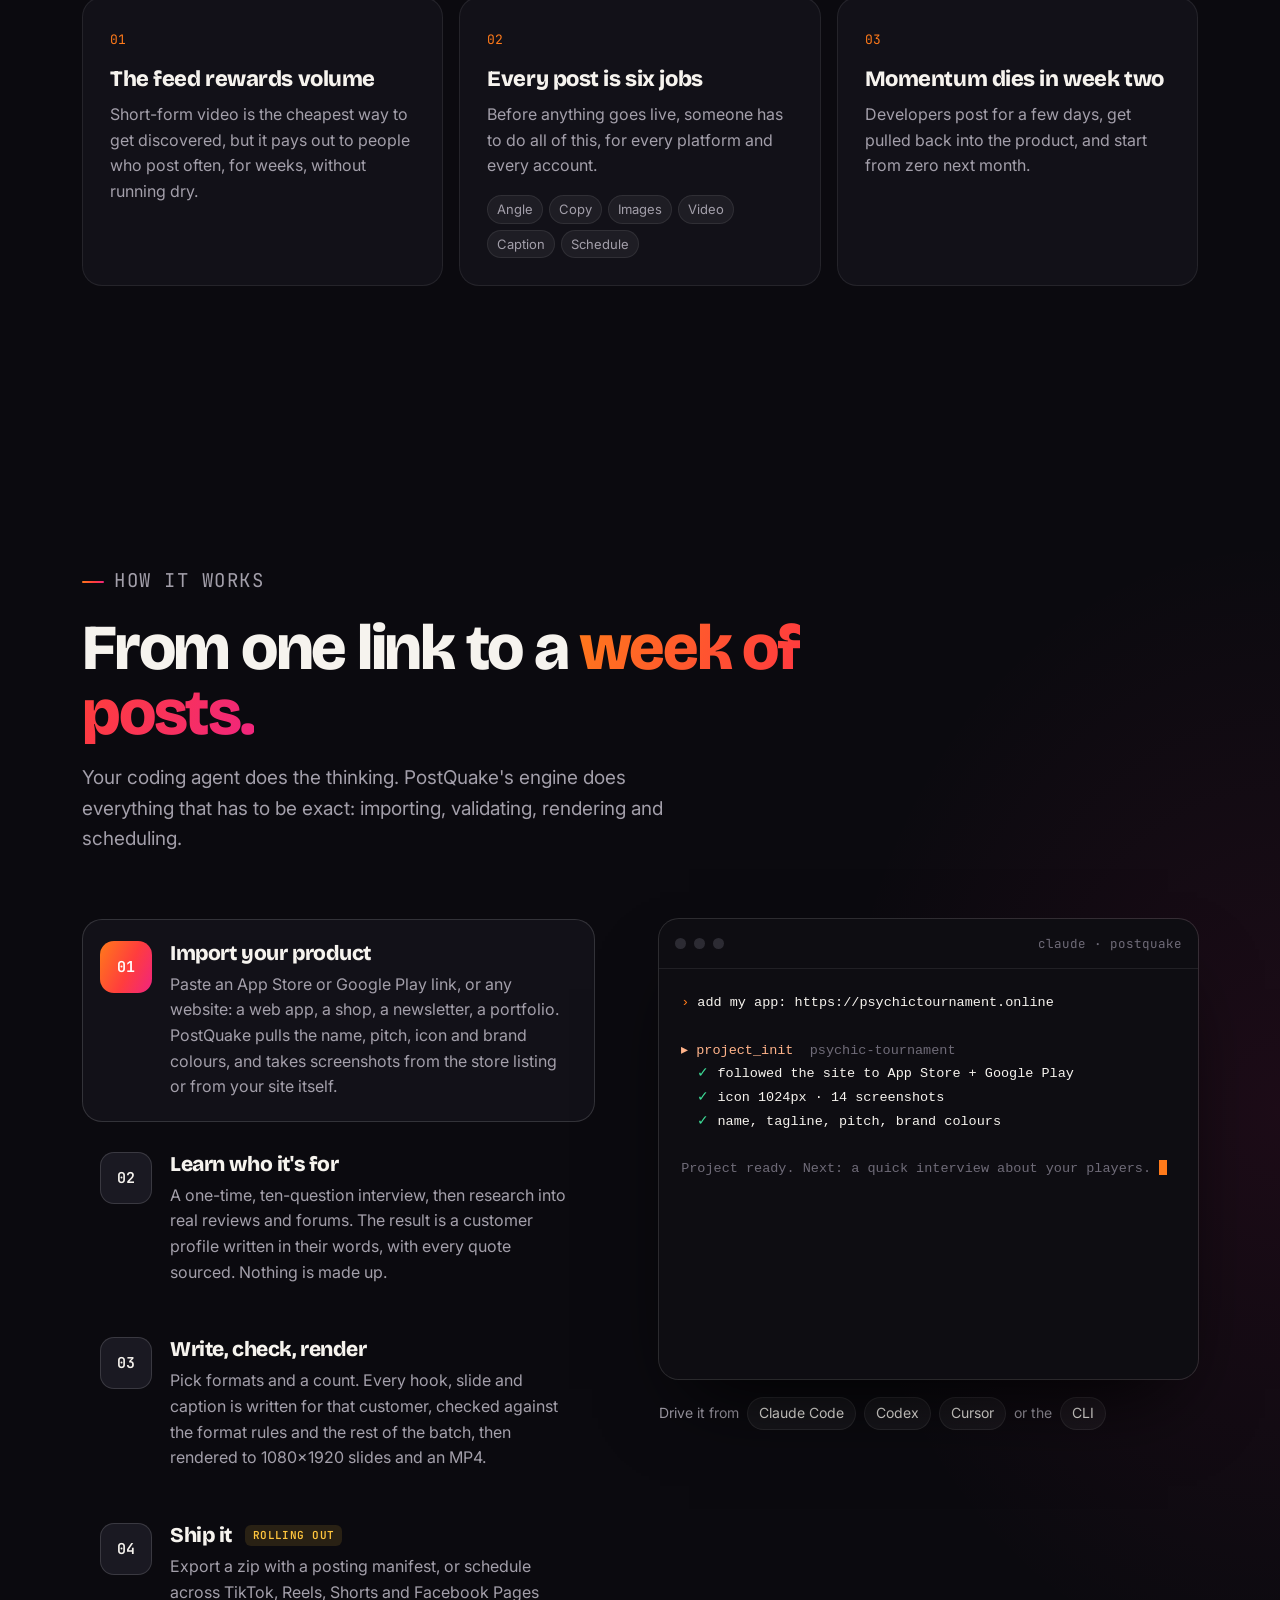
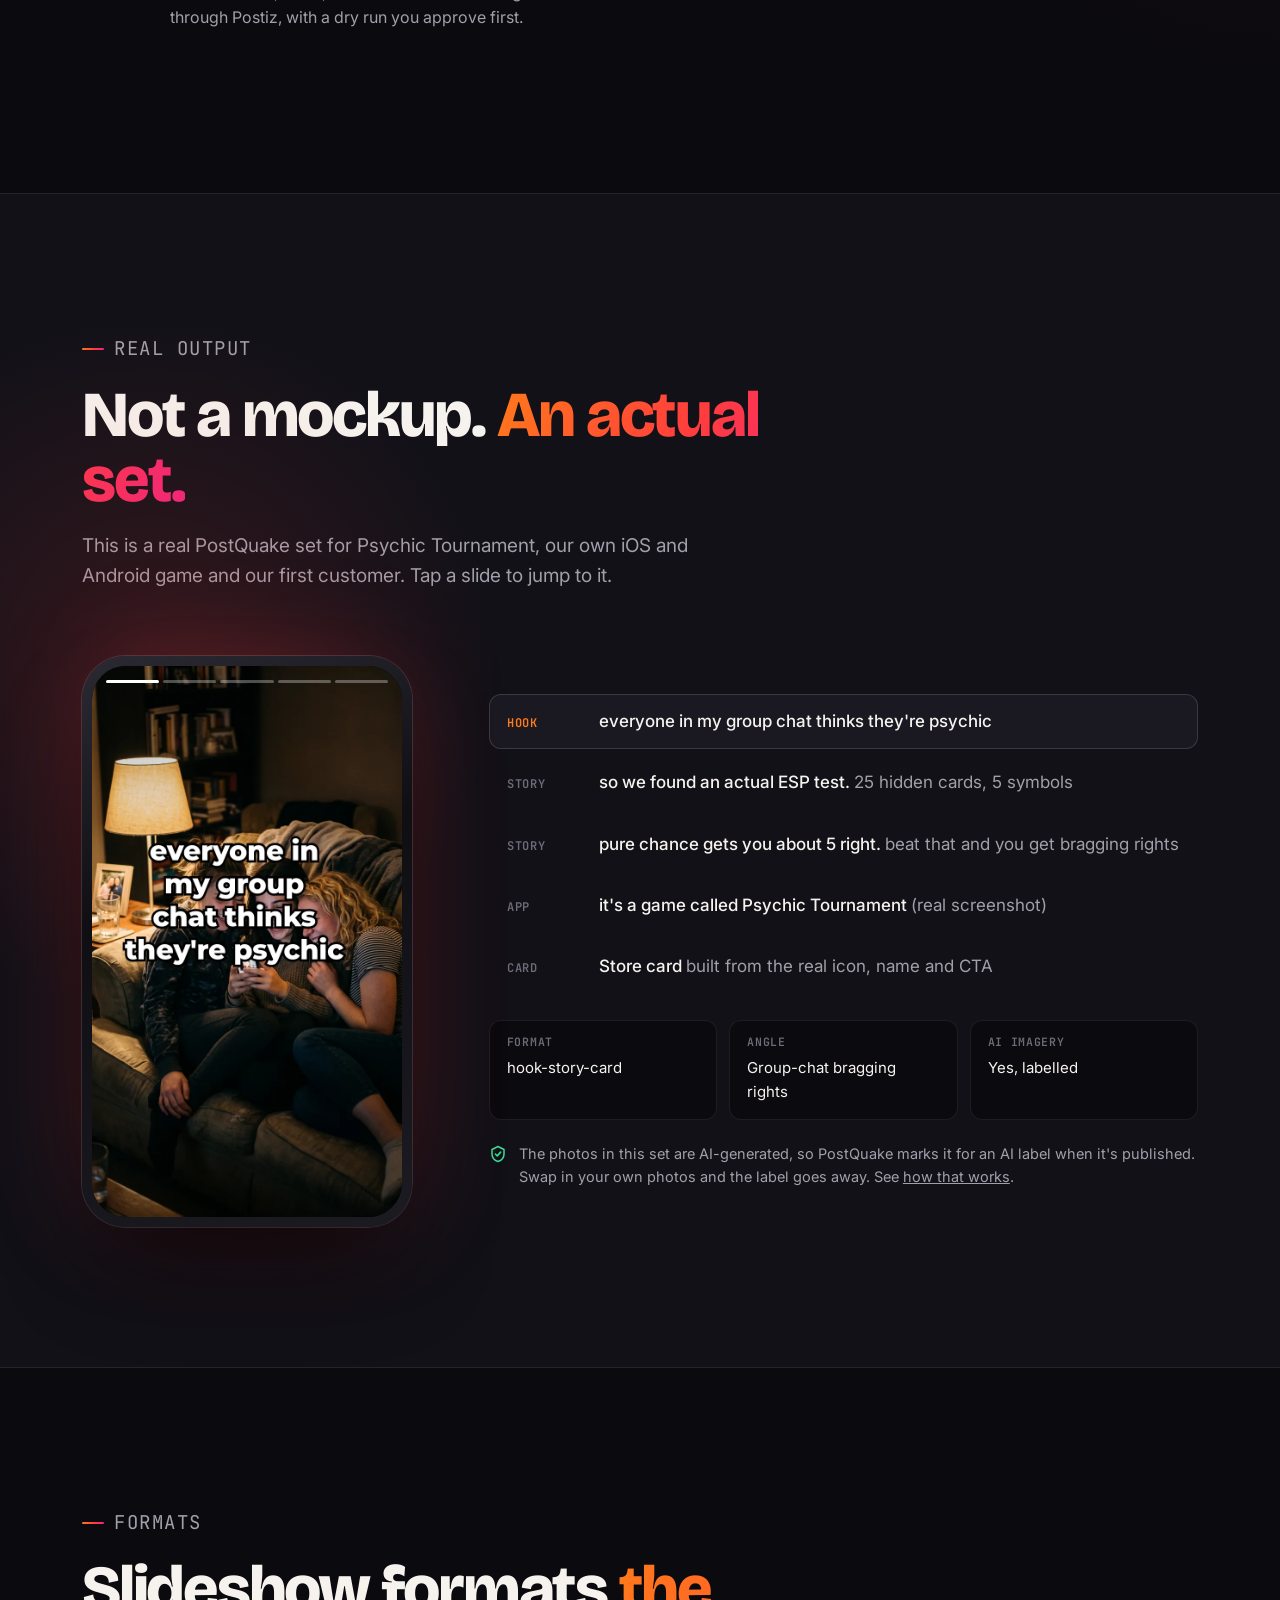
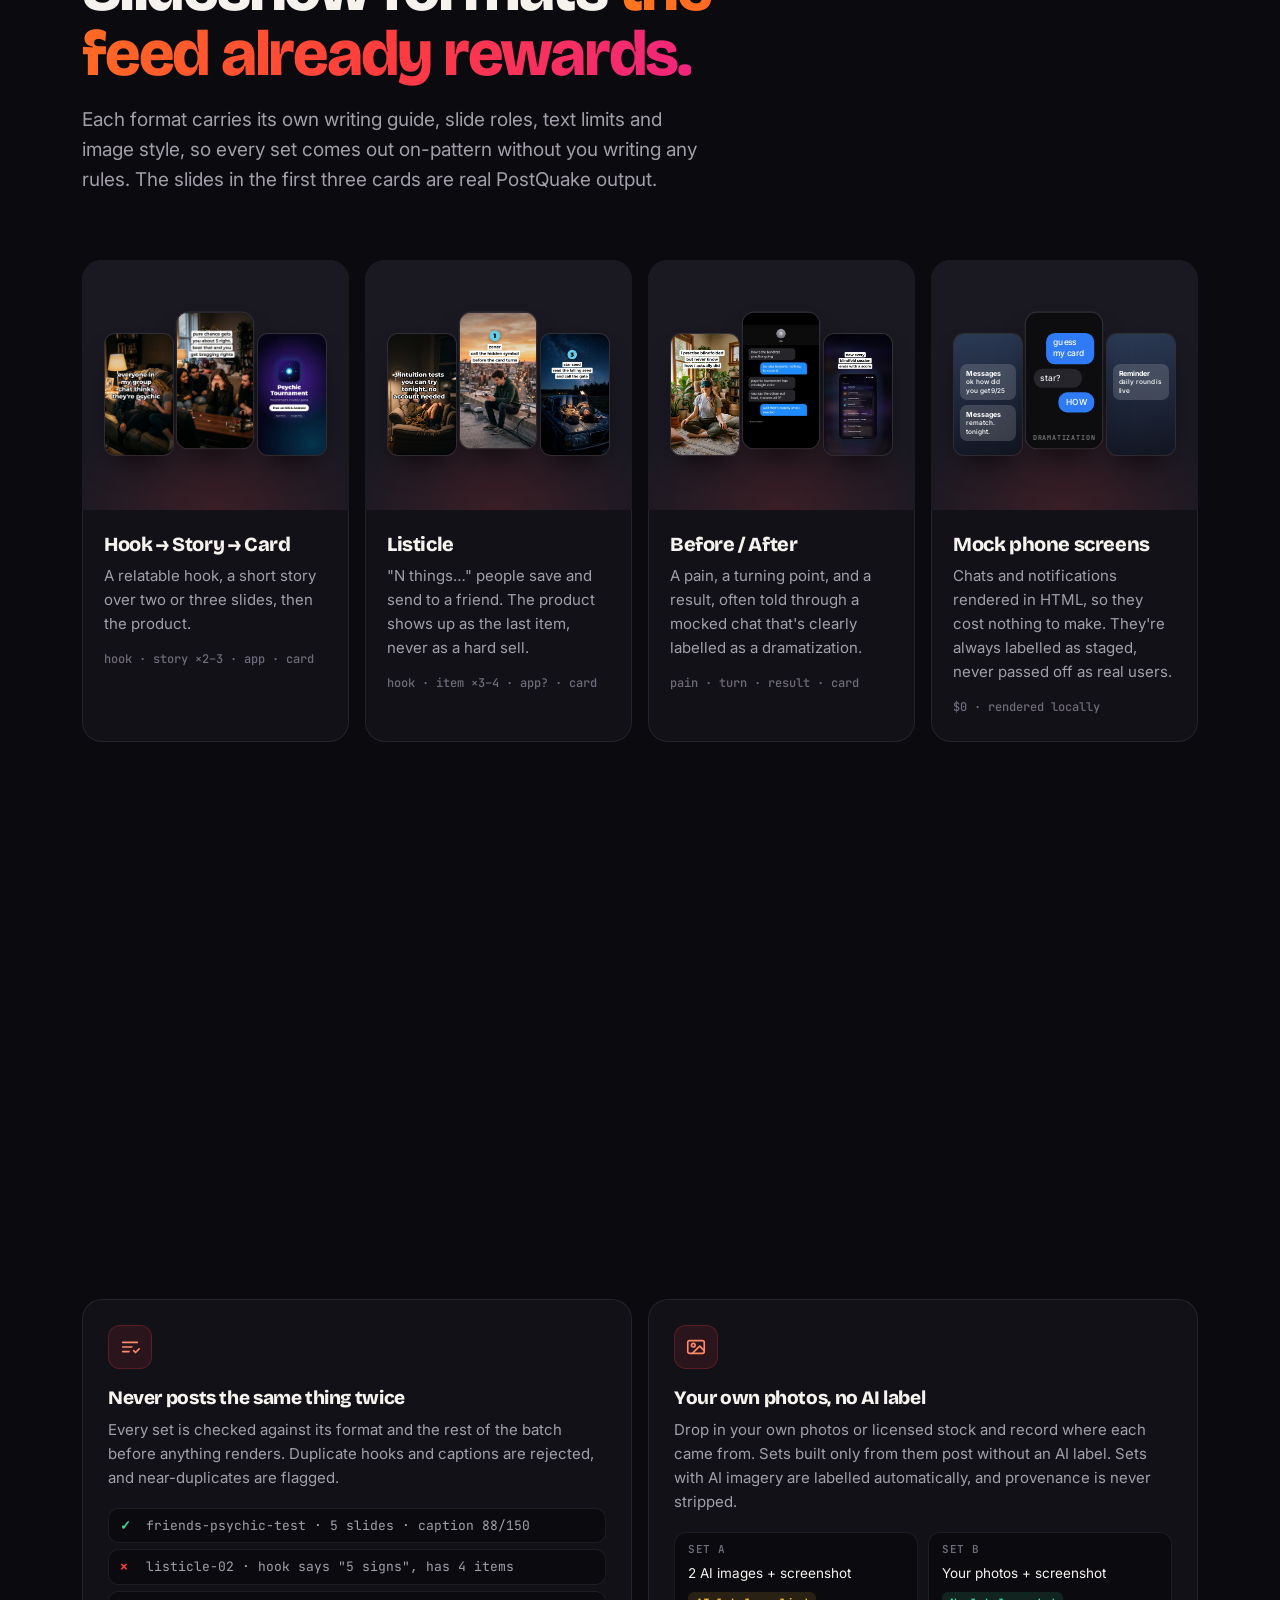
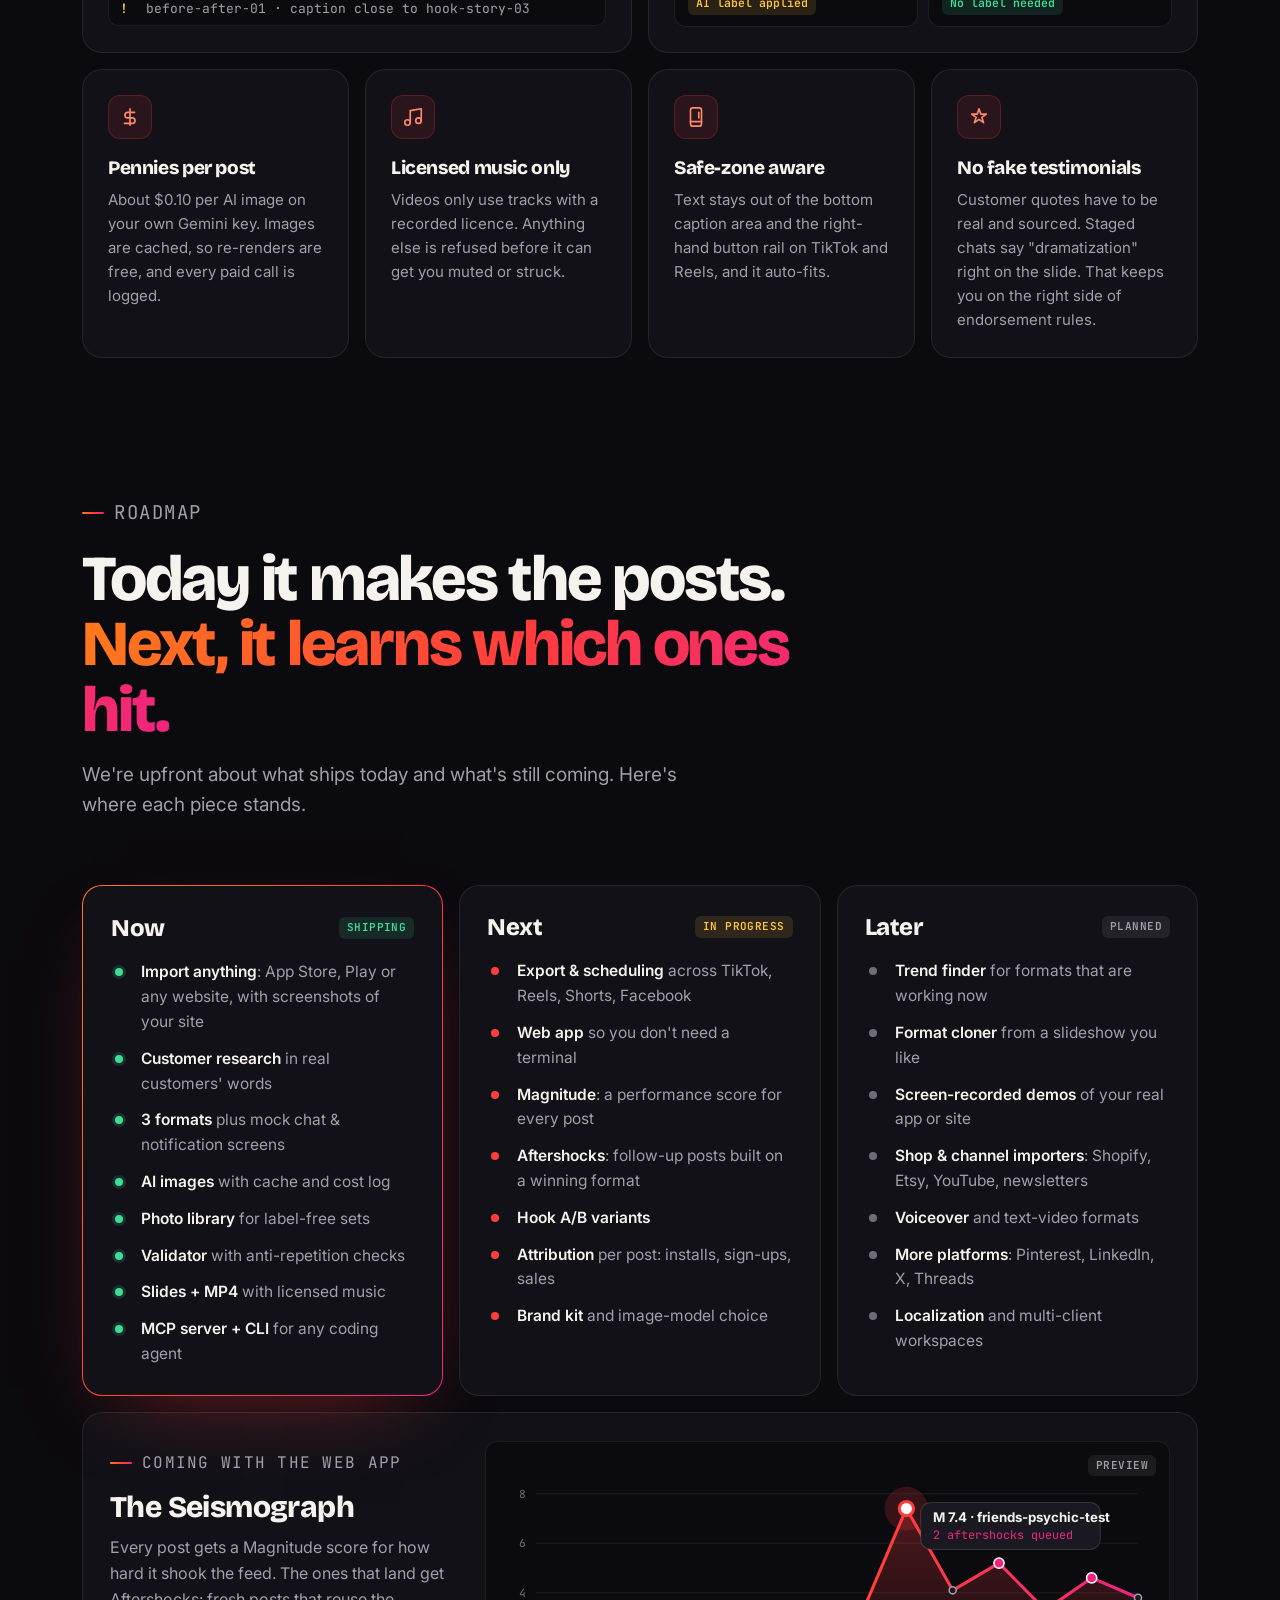
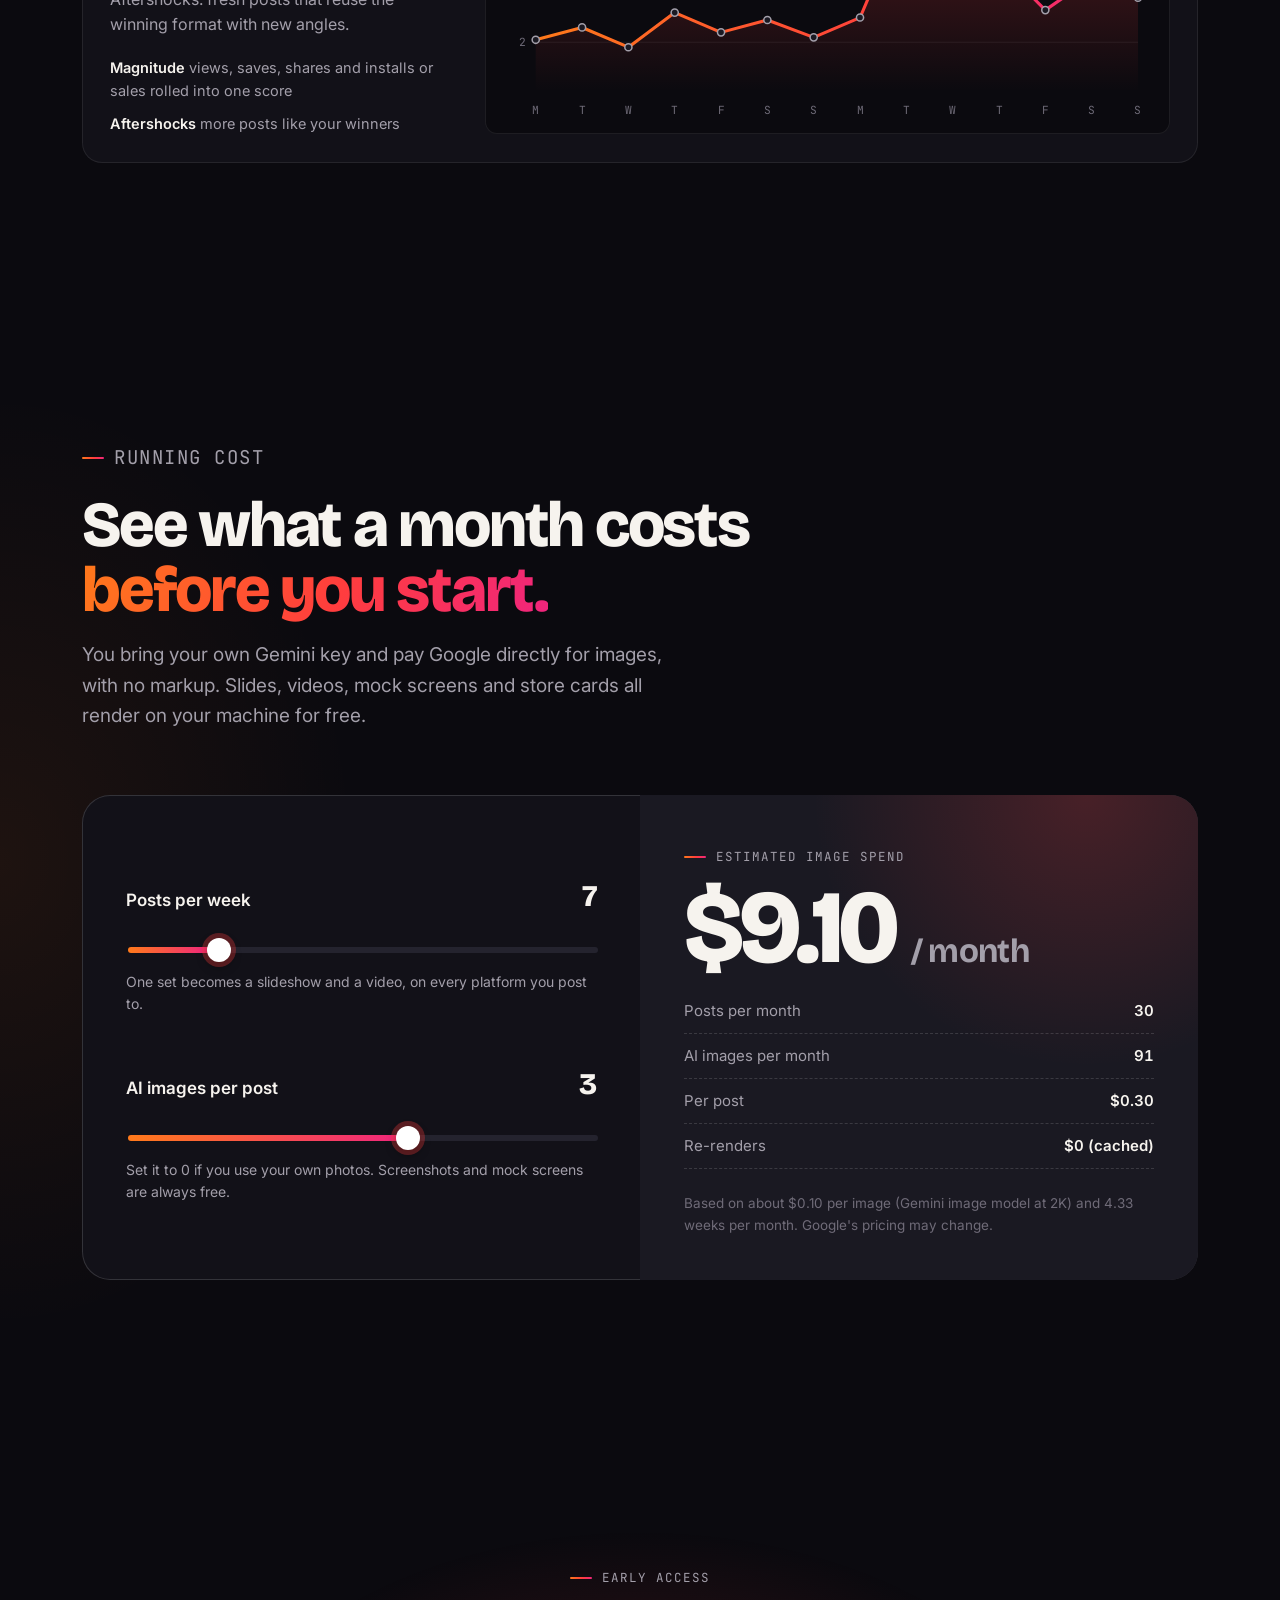
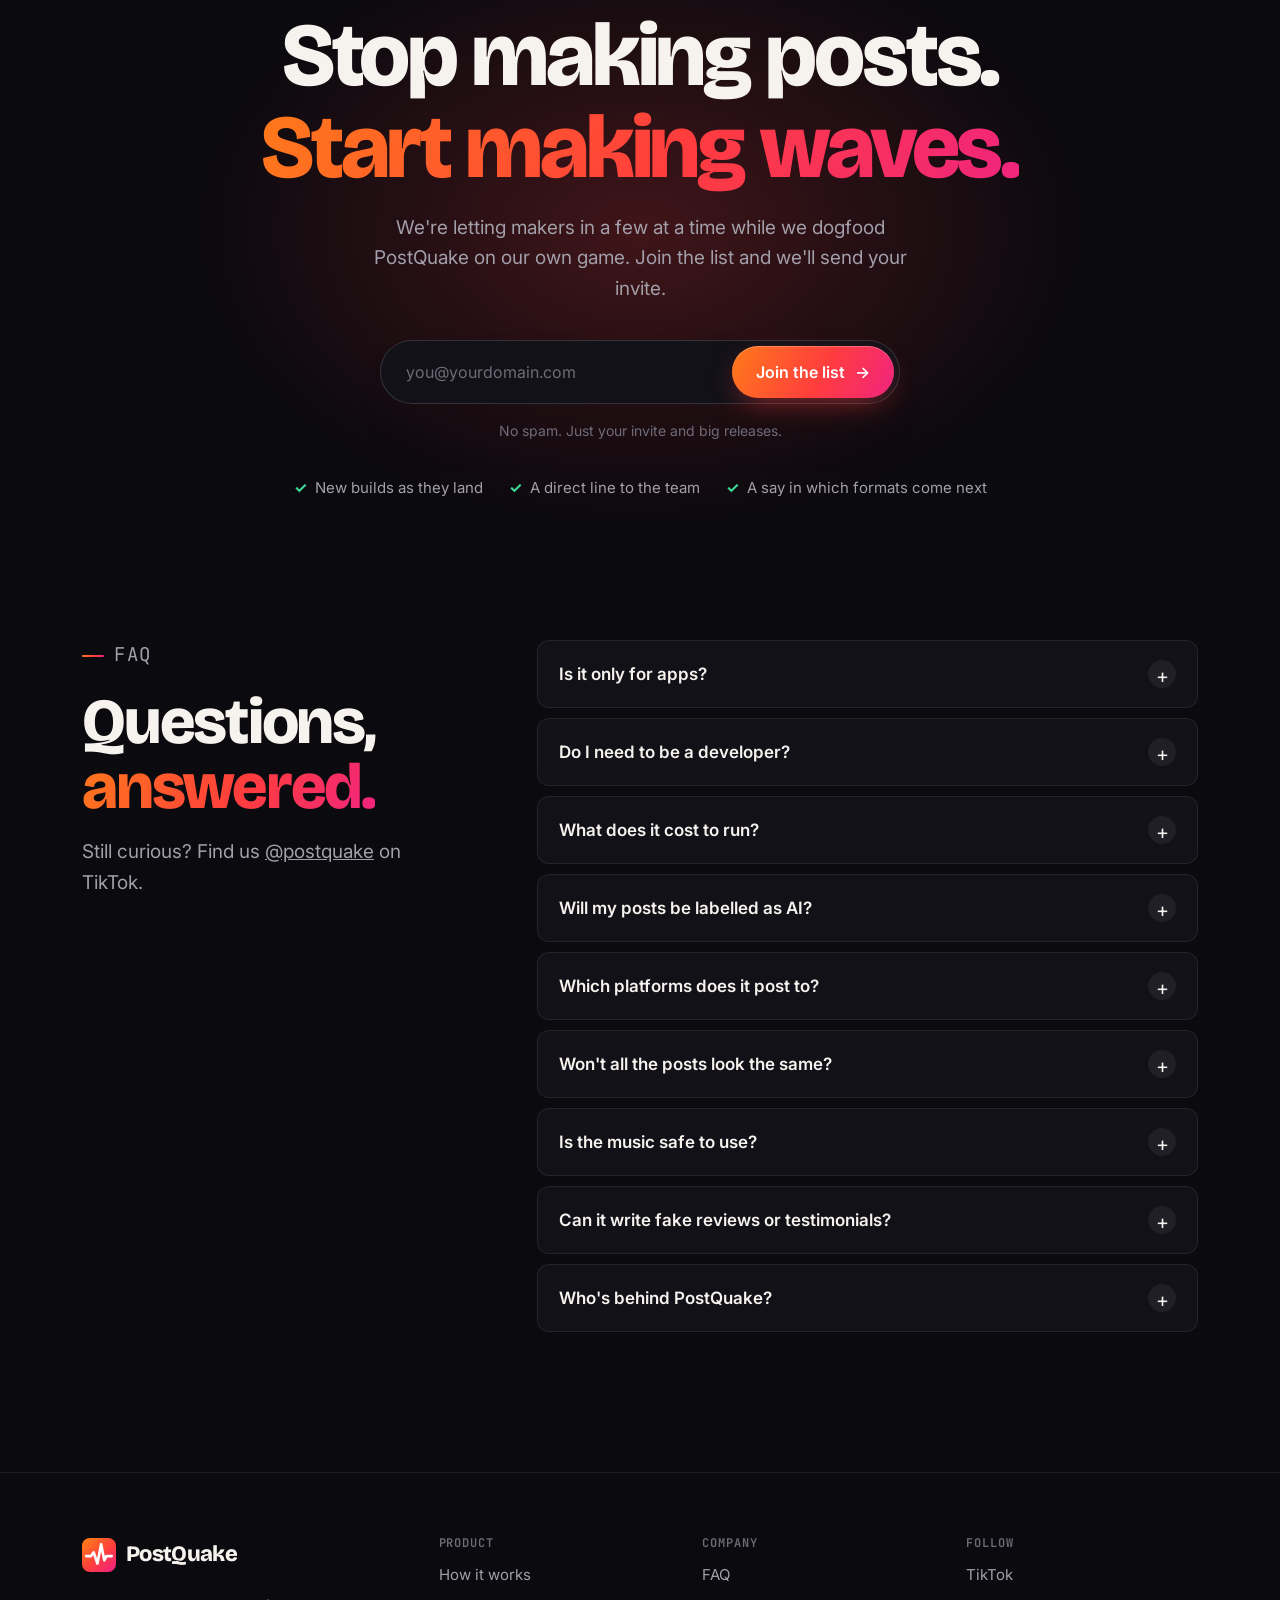
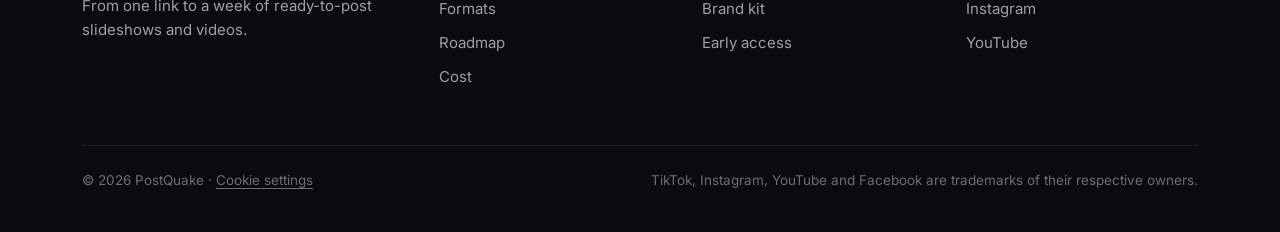
==== commit 270d2ba8: "Add cookie consent banner with Google Consent Mode v2 Co-Authored-By: Claude Opus 5.5 <noreply@anthr" ====
--- a/index.html
+++ b/index.html
@@ -1,15 +1,28 @@
 <!doctype html>
 <html lang="en">
 <head>
-  <!-- Google tag (gtag.js): GA4 property "PostQuake" (p556576077) -->
-  <script async src="https://www.googletagmanager.com/gtag/js?id=G-CQE6NMJCCS"></script>
+  <meta charset="utf-8" />
+  <!-- Google tag (gtag.js): GA4 property "PostQuake" (p556576077), with Consent Mode v2.
+       consent.js shows the banner and records the visitor's choice. -->
   <script>
     window.dataLayer = window.dataLayer || [];
     function gtag(){dataLayer.push(arguments);}
+    // No ads on this site, so ad storage is always denied.
+    gtag('consent', 'default', { ad_storage: 'denied', ad_user_data: 'denied', ad_personalization: 'denied', analytics_storage: 'granted' });
+    // EEA, UK and Switzerland: no analytics cookies until the visitor accepts.
+    gtag('consent', 'default', {
+      ad_storage: 'denied', ad_user_data: 'denied', ad_personalization: 'denied', analytics_storage: 'denied',
+      region: ['AT','BE','BG','HR','CY','CZ','DK','EE','FI','FR','DE','GR','HU','IE','IT','LV','LT','LU','MT','NL','PL','PT','RO','SK','SI','ES','SE','IS','LI','NO','GB','CH'],
+      wait_for_update: 500
+    });
+    try {
+      var choice = localStorage.getItem('pq-consent');
+      if (choice === 'granted' || choice === 'denied') gtag('consent', 'update', { analytics_storage: choice });
+    } catch (e) {}
     gtag('js', new Date());
     gtag('config', 'G-CQE6NMJCCS');
   </script>
-  <meta charset="utf-8" />
+  <script async src="https://www.googletagmanager.com/gtag/js?id=G-CQE6NMJCCS"></script>
   <meta name="viewport" content="width=device-width, initial-scale=1" />
   <title>PostQuake: Posts that shake the feed</title>
   <meta name="description" content="Paste a link to your app, website, shop or newsletter. PostQuake researches your customers, writes the hooks, and renders a week of TikTok-style slideshows and videos for TikTok, Reels, Shorts and Facebook." />
@@ -620,12 +633,13 @@
         </div>
       </div>
       <div class="legal">
-        <span>© 2026 PostQuake</span>
+        <span>© 2026 PostQuake · <button type="button" class="linkish" data-cookie-settings>Cookie settings</button></span>
         <span>TikTok, Instagram, YouTube and Facebook are trademarks of their respective owners.</span>
       </div>
     </div>
   </footer>
 
   <script src="main.js"></script>
+  <script src="consent.js"></script>
 </body>
 </html>
--- a/styles.css
+++ b/styles.css
@@ -1873,6 +1873,73 @@
   color: var(--dim);
 }
 
+/* ---------- Cookie banner ---------- */
+
+.cookie {
+  position: fixed;
+  z-index: 60;
+  left: 20px;
+  bottom: 20px;
+  max-width: 400px;
+  padding: 18px 20px;
+  border-radius: 18px;
+  background: rgba(22, 21, 29, 0.94);
+  backdrop-filter: blur(14px);
+  -webkit-backdrop-filter: blur(14px);
+  box-shadow: 0 0 0 1px var(--line-2), 0 30px 60px -20px rgba(0, 0, 0, 0.9);
+  font-size: 14.5px;
+  line-height: 1.5;
+  color: var(--muted);
+  opacity: 0;
+  transform: translateY(12px);
+  transition: opacity 0.3s ease, transform 0.3s ease;
+}
+
+.cookie.in {
+  opacity: 1;
+  transform: none;
+}
+
+.cookie b {
+  color: var(--text);
+}
+
+.cookie-actions {
+  display: flex;
+  gap: 8px;
+  margin-top: 14px;
+}
+
+.cookie-actions .btn {
+  flex: 1;
+}
+
+.linkish {
+  all: unset;
+  cursor: pointer;
+  text-decoration: underline;
+  text-underline-offset: 3px;
+}
+
+.linkish:hover {
+  color: var(--text);
+}
+
+.linkish:focus-visible {
+  outline: 2px solid var(--hot-1);
+  outline-offset: 3px;
+  border-radius: 4px;
+}
+
+@media (max-width: 620px) {
+  .cookie {
+    left: 12px;
+    right: 12px;
+    bottom: 12px;
+    max-width: none;
+  }
+}
+
 /* ---------- Reveal ---------- */
 
 .reveal {
